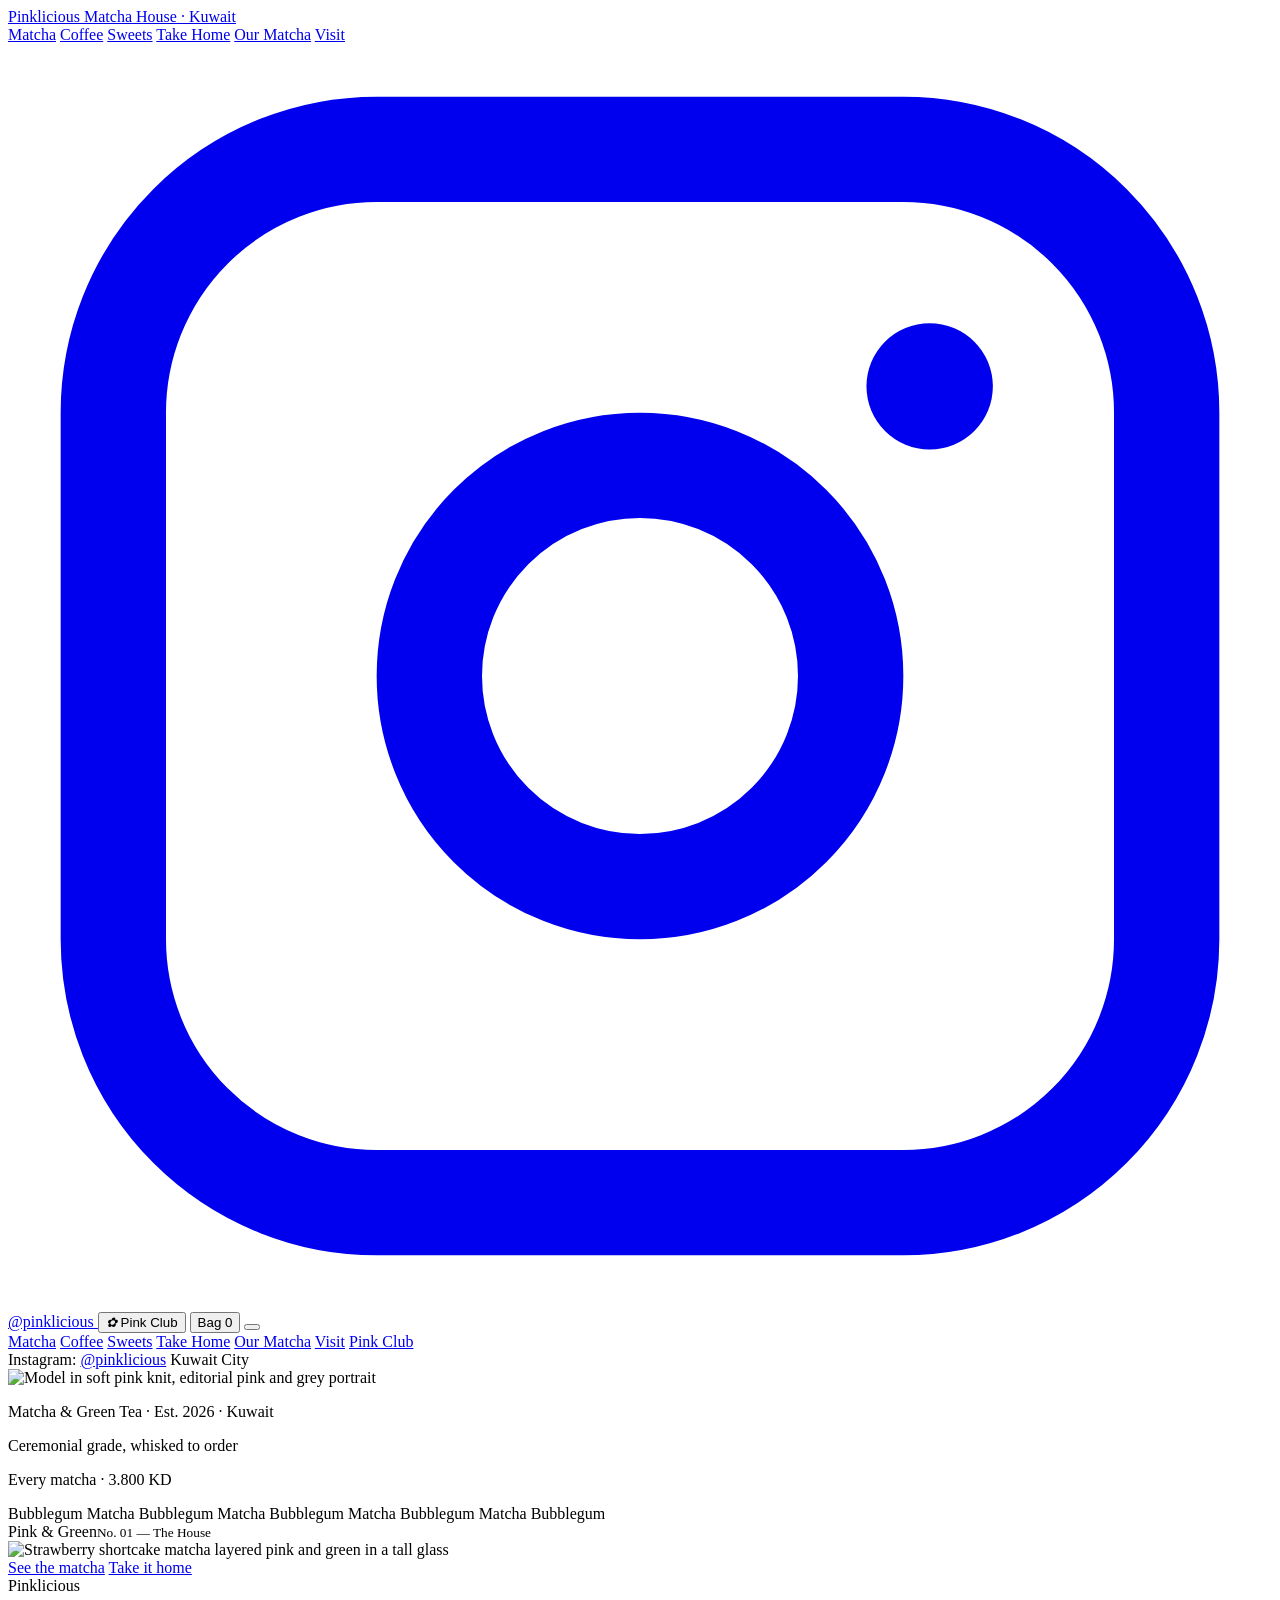
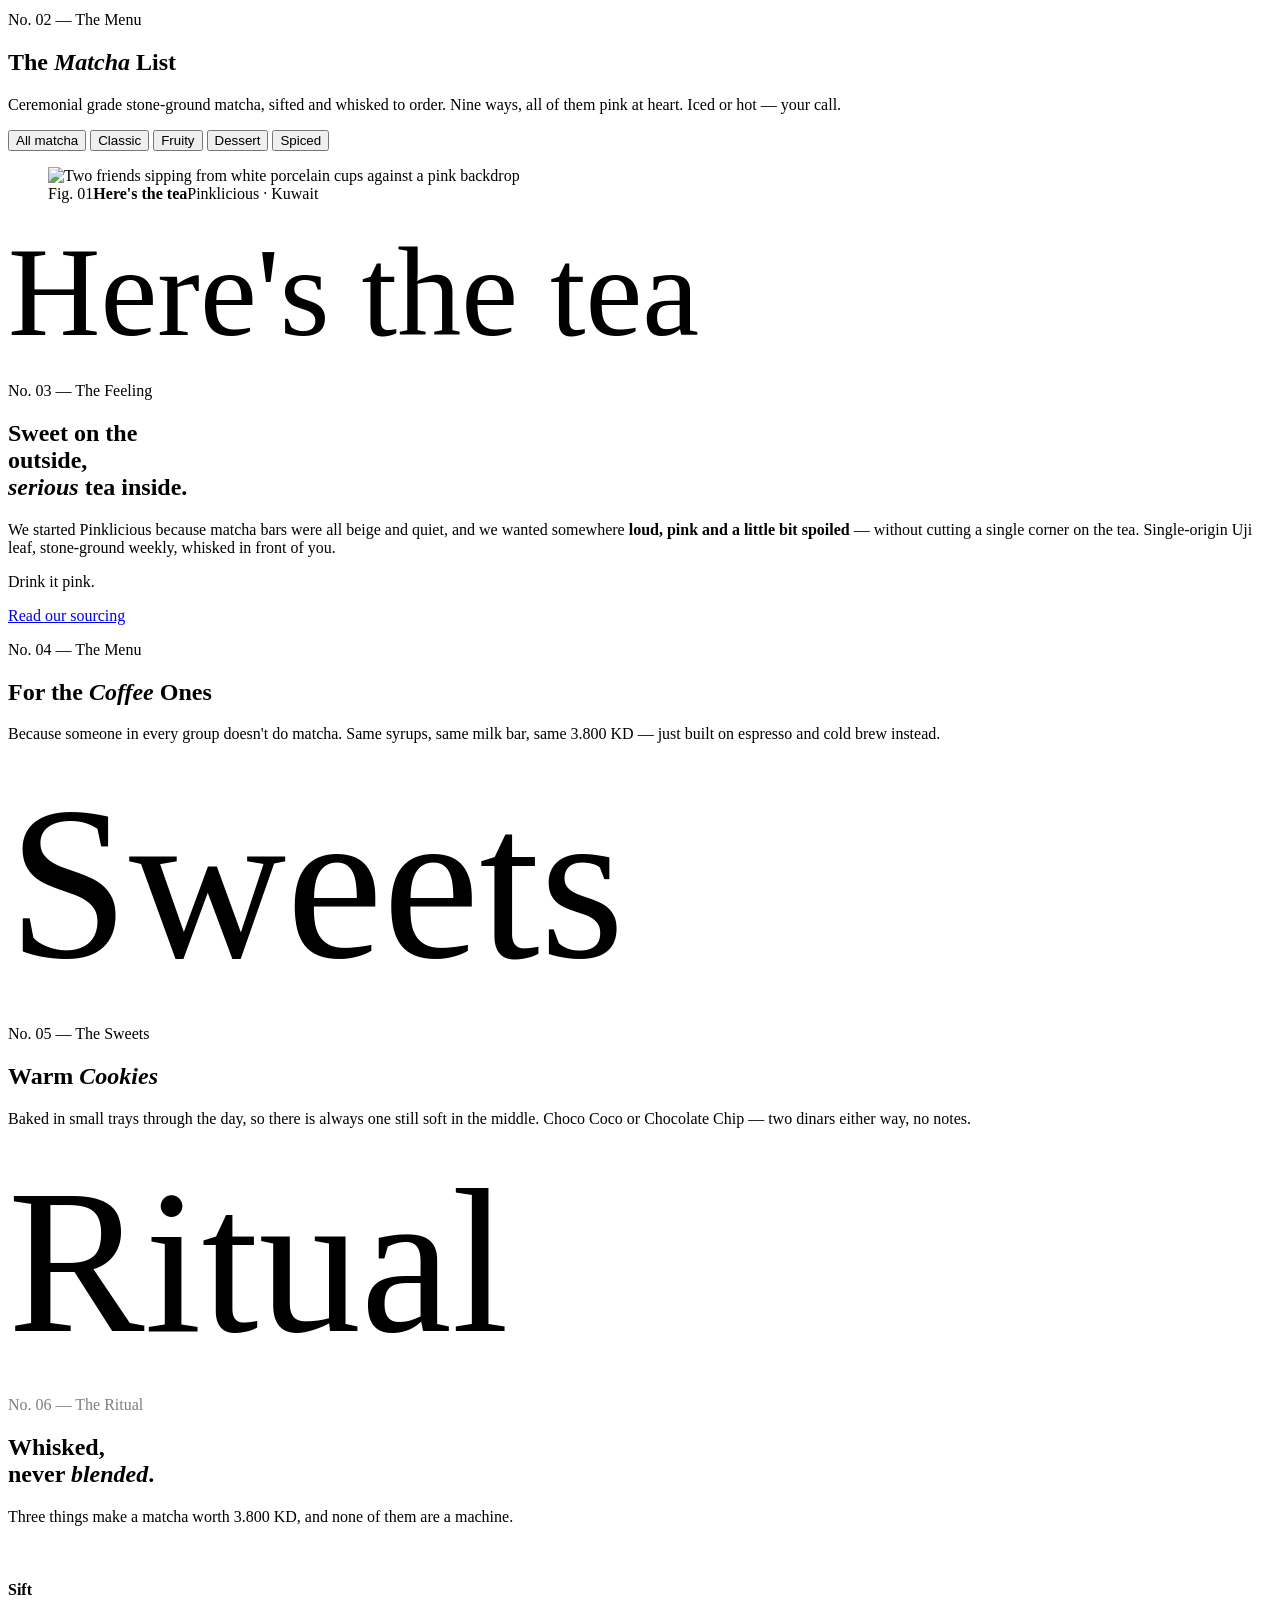
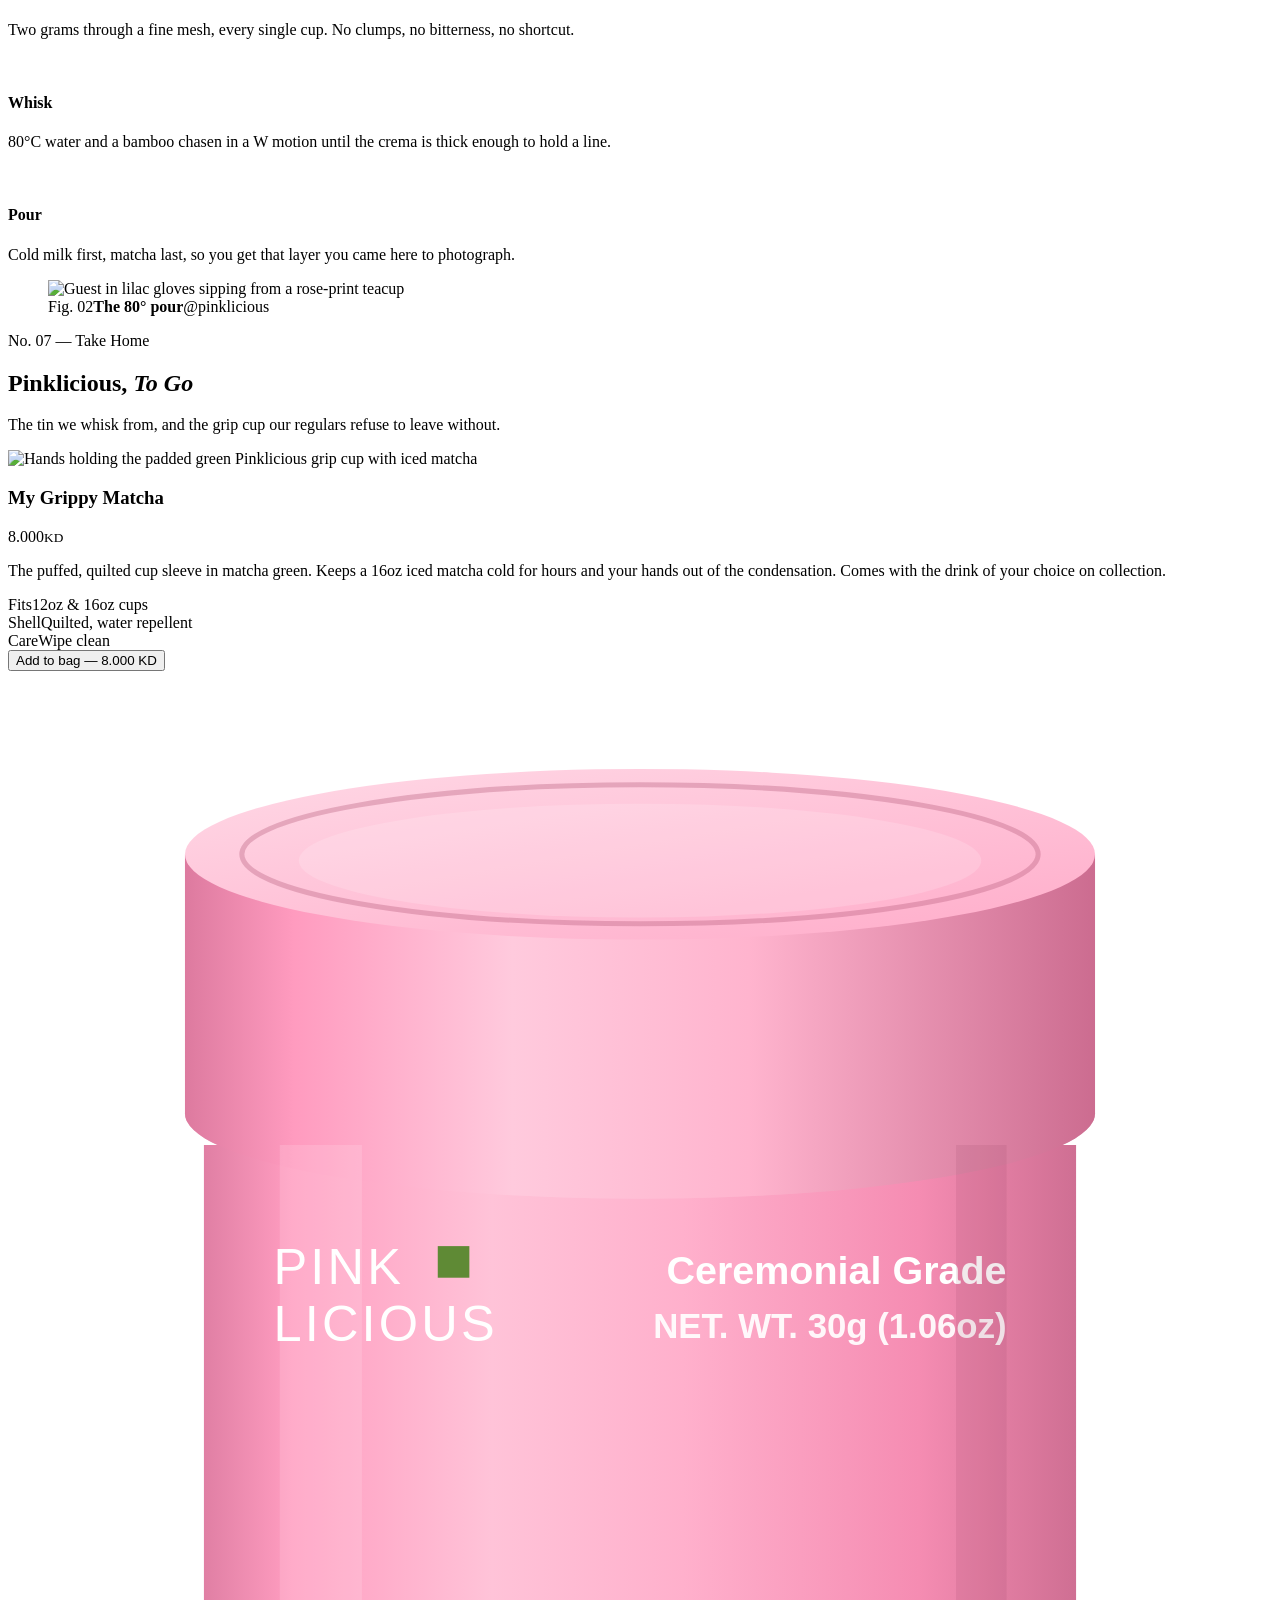
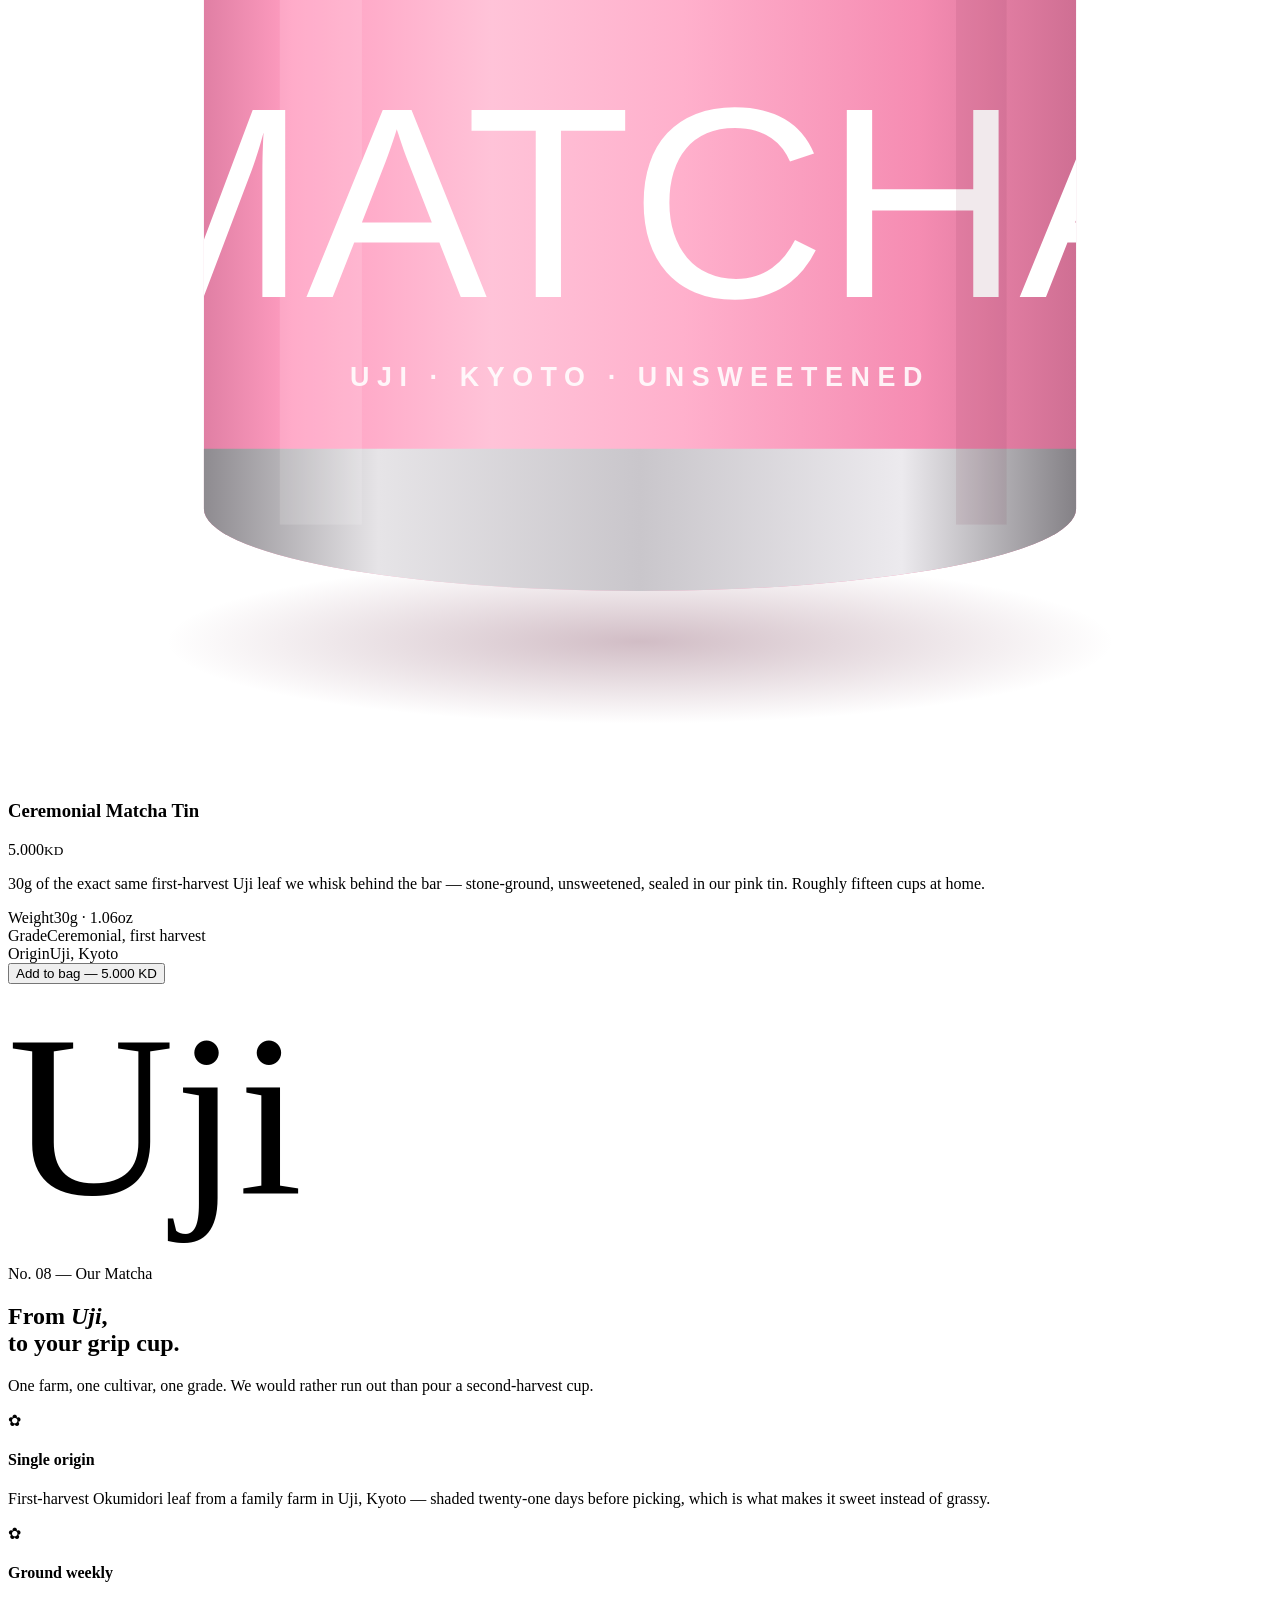
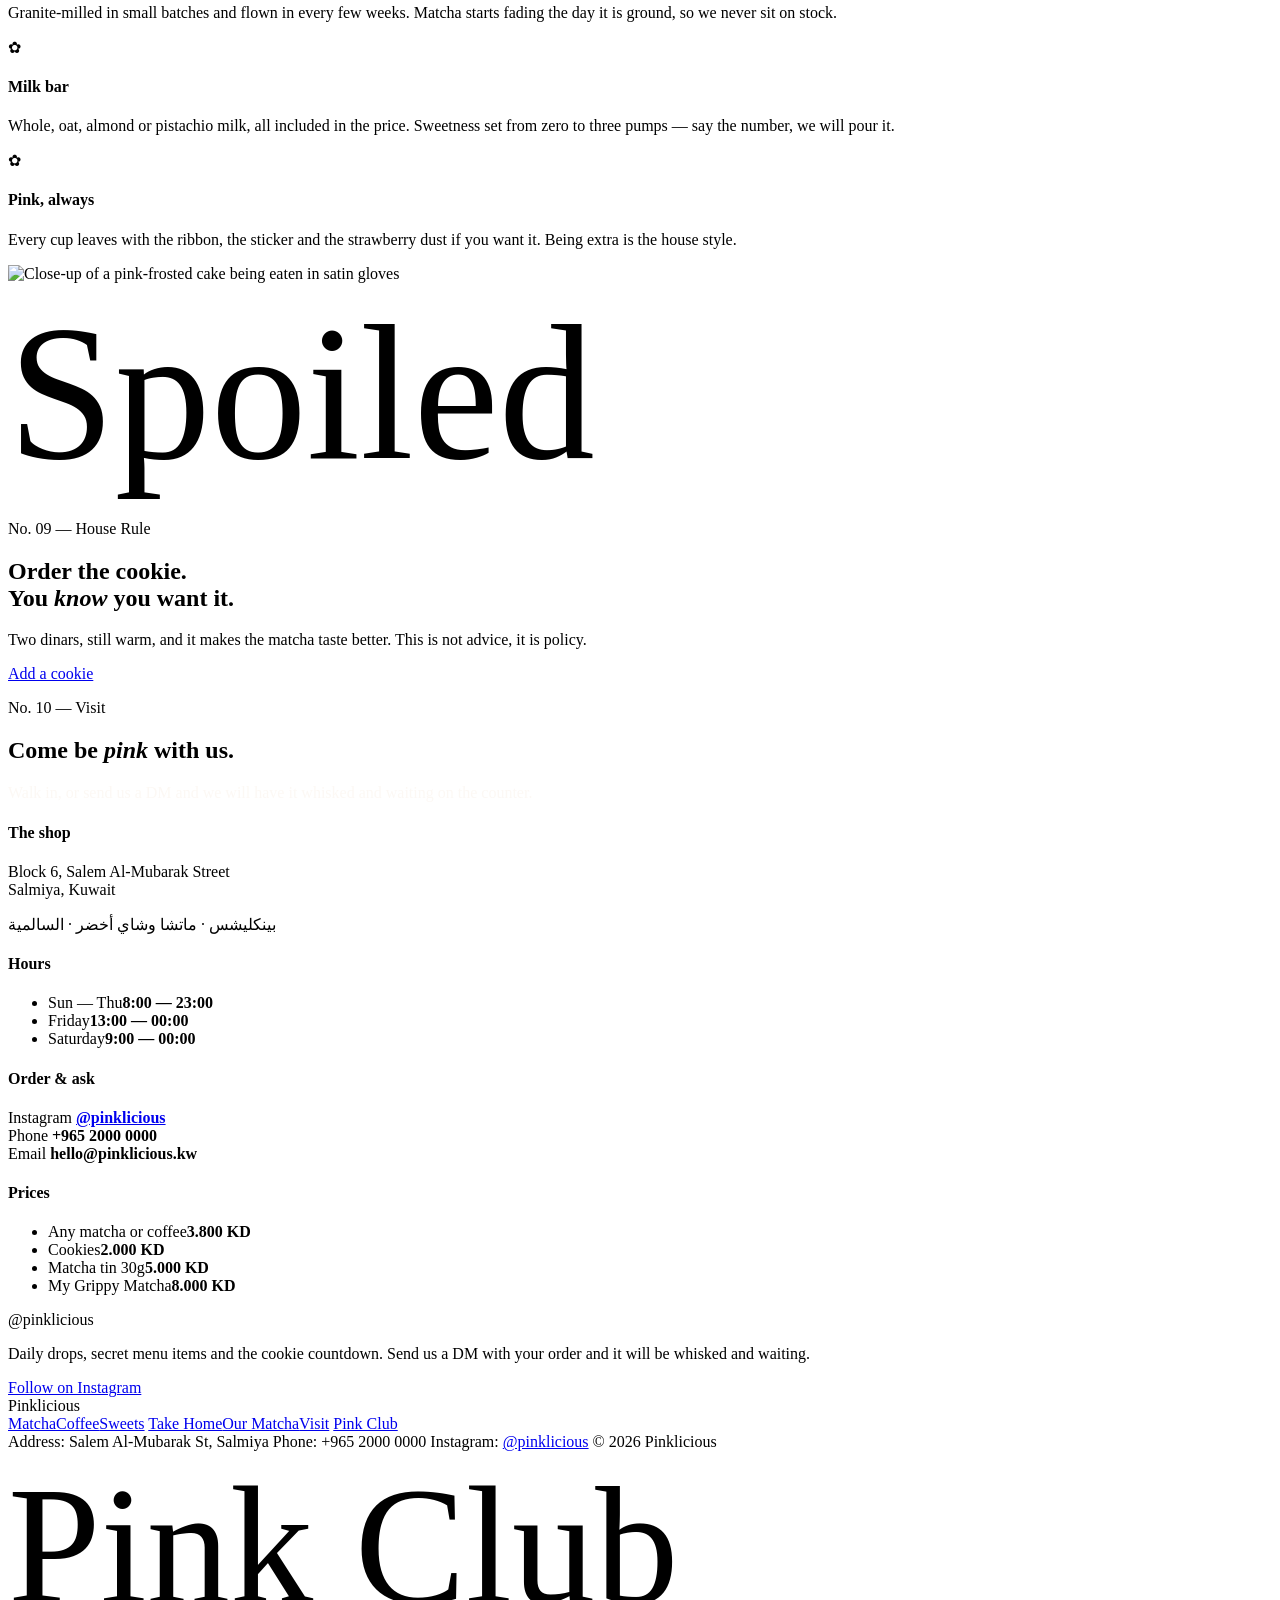
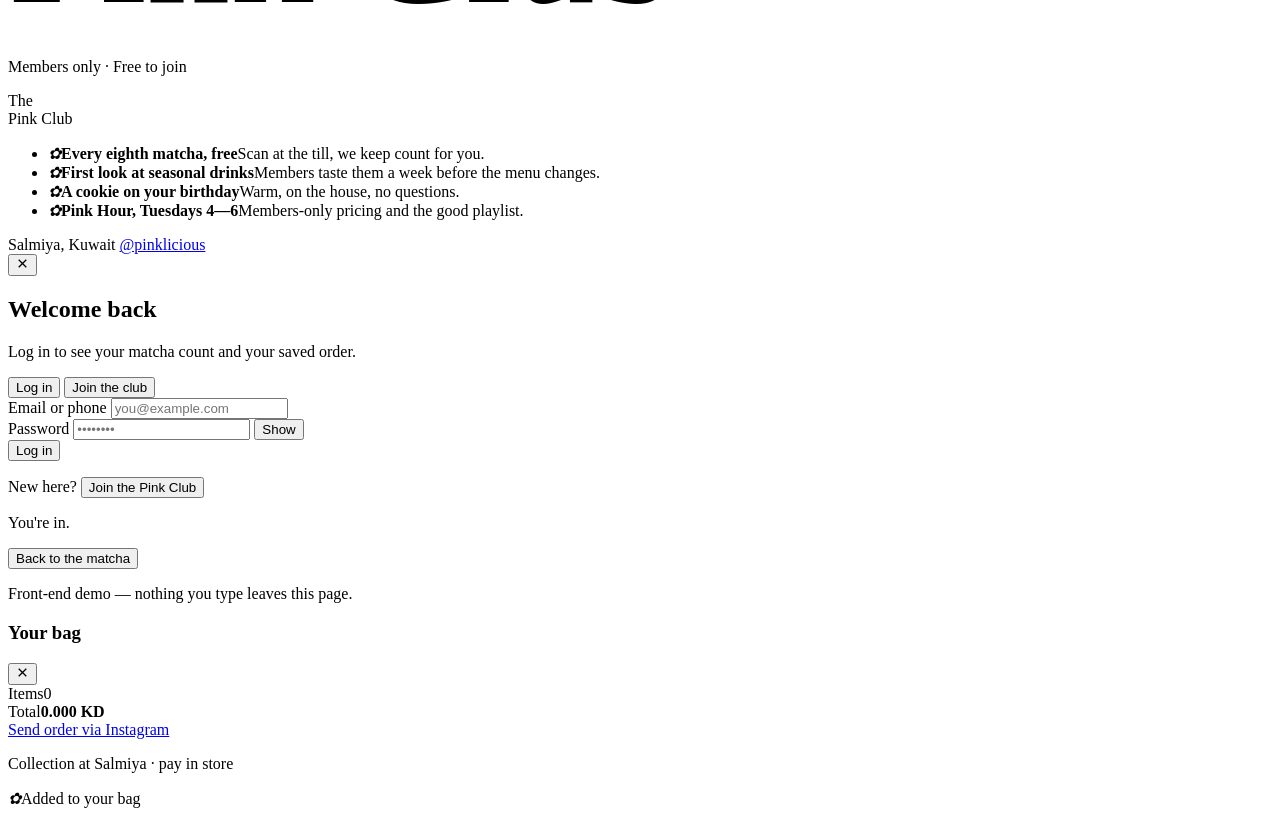
==== index.html @ 017eeed4 "Add site root: index.html, README and helper scripts" ====
<!DOCTYPE html>
<html lang="en">
<head>
<meta charset="UTF-8">
<meta name="viewport" content="width=device-width,initial-scale=1">
<title>Pinklicious Matcha House</title>
<meta name="description" content="Pinklicious is a matcha and green tea house in Kuwait. Ceremonial grade matcha, signature lattes, warm cookies and take-home tins.">
<meta name="theme-color" content="#ffb3cd">
<link rel="icon" href="data:image/svg+xml,%3Csvg xmlns='http://www.w3.org/2000/svg' viewBox='0 0 100 100'%3E%3Crect width='100' height='100' rx='22' fill='%23ffb3cd'/%3E%3Ccircle cx='50' cy='50' r='22' fill='%237fae4b'/%3E%3C/svg%3E">
<link rel="stylesheet" href="css/style.css">
</head>
<body>

<div class="grain" aria-hidden="true"></div>

<!-- ============================= NAV ============================= -->
<header class="nav" id="nav">
  <div class="nav__in">
    <a href="#top" class="brand" aria-label="Pinklicious home">
      <span class="brand__word">Pinklicious</span>
      <span class="brand__dot"></span>
      <span class="brand__tag">Matcha House · Kuwait</span>
    </a>

    <nav class="nav__links" aria-label="Primary">
      <a href="#matcha">Matcha</a>
      <a href="#coffee">Coffee</a>
      <a href="#sweets">Sweets</a>
      <a href="#shop">Take Home</a>
      <a href="#story">Our Matcha</a>
      <a href="#visit">Visit</a>
    </nav>

    <div class="nav__right">
      <a class="igbtn" href="https://instagram.com/pinklicious" target="_blank" rel="noopener">
        <svg viewBox="0 0 24 24" fill="none" stroke="currentColor" stroke-width="2" aria-hidden="true">
          <rect x="2" y="2" width="20" height="20" rx="5"/><circle cx="12" cy="12" r="4"/><circle cx="17.5" cy="6.5" r="1.2" fill="currentColor" stroke="none"/>
        </svg>
        @pinklicious
      </a>
      <button class="clubbtn" id="clubOpen" aria-haspopup="dialog">
        <i>✿</i> Pink Club
      </button>
      <button class="cartbtn" id="cartOpen" aria-label="Open order bag">
        Bag <span class="cartbtn__n" id="cartCount">0</span>
      </button>
      <button class="burger" id="burger" aria-label="Menu" aria-expanded="false"><span></span></button>
    </div>
  </div>
</header>

<!-- mobile sheet -->
<div class="msheet" id="msheet">
  <a href="#matcha">Matcha</a>
  <a href="#coffee">Coffee</a>
  <a href="#sweets">Sweets</a>
  <a href="#shop">Take Home</a>
  <a href="#story">Our Matcha</a>
  <a href="#visit">Visit</a>
  <a href="#" id="clubOpenM">Pink Club</a>
  <div class="infobar">
    <span>Instagram: <a href="https://instagram.com/pinklicious" target="_blank" rel="noopener">@pinklicious</a></span>
    <span>Kuwait City</span>
  </div>
</div>

<!-- ============================= HERO ============================= -->
<section class="hero" id="top">
  <div class="hero__split">

    <div class="hero__photo">
      <img src="img/model-bubblegum.webp" alt="Model in soft pink knit, editorial pink and grey portrait">
      <div class="hero__label wrap">
        <p class="kicker">Matcha &amp; Green Tea · Est. 2026 · Kuwait</p>
      </div>
      <div class="hero__meta">
        <p class="kicker">Ceremonial grade, whisked to order</p>
        <p class="kicker">Every matcha · 3.800 KD</p>
      </div>
    </div>

    <div class="hero__panel">
      <span class="vtag" style="top:6%;left:12%">Bubblegum</span>
      <span class="vtag" style="top:20%;left:34%">Matcha</span>
      <span class="vtag" style="top:12%;left:62%">Bubblegum</span>
      <span class="vtag" style="top:42%;left:22%">Matcha</span>
      <span class="vtag" style="top:38%;left:52%">Bubblegum</span>
      <span class="vtag" style="top:34%;left:78%">Matcha</span>
      <span class="vtag" style="top:60%;left:44%">Bubblegum</span>
      <span class="vtag" style="top:66%;left:14%">Matcha</span>
      <span class="vtag" style="top:56%;left:70%">Bubblegum</span>

      <div class="hero__eyebrow">Pink &amp; Green<small>No. 01 — The House</small></div>

      <img class="hero__drink" src="img/strawberry-shortcake-matcha.webp"
           alt="Strawberry shortcake matcha layered pink and green in a tall glass">

      <div class="hero__cta">
        <a href="#matcha" class="btn btn--light">See the matcha</a>
        <a href="#shop" class="btn btn--ghost">Take it home</a>
      </div>
    </div>

    <div class="hero__type"><div class="hero__word">Pinklicious</div></div>
  </div>

  <div class="marquee" aria-hidden="true">
    <div class="marquee__track" id="mq1"></div>
  </div>
</section>

<!-- ============================= MATCHA MENU ============================= -->
<section class="section menu" id="matcha">
  <div class="wrap">
    <div class="sec-head rv">
      <div>
        <p class="sec-head__no">No. 02 — The Menu</p>
        <h2 class="sec-title">The <em>Matcha</em> List</h2>
      </div>
      <p class="sec-sub">Ceremonial grade stone-ground matcha, sifted and whisked to order. Nine ways, all of them pink at heart. Iced or hot — your call.</p>
    </div>

    <div class="menu__filters rv rv-d1" id="matchaFilters">
      <button class="chip is-on" data-filter="all">All matcha</button>
      <button class="chip" data-filter="classic">Classic</button>
      <button class="chip" data-filter="fruity">Fruity</button>
      <button class="chip" data-filter="sweet">Dessert</button>
      <button class="chip" data-filter="spiced">Spiced</button>
    </div>

    <div class="grid rv rv-d2" id="matchaGrid"></div>
  </div>
</section>

<!-- ============================= EDITORIAL BAND 1 ============================= -->
<section class="band band--blush">
  <div class="split">
    <div class="split__img split__img--print">
      <figure class="print">
        <img src="img/model-duo.webp" alt="Two friends sipping from white porcelain cups against a pink backdrop">
        <figcaption><span>Fig. 01</span><b>Here's the tea</b><span>Pinklicious · Kuwait</span></figcaption>
      </figure>
    </div>
    <div class="split__txt">
      <span class="watermark watermark--ink" style="left:-3%;top:-2%;font-size:clamp(4.5rem,10vw,9rem)">Here's the tea</span>
      <p class="kicker">No. 03 — The Feeling</p>
      <h2 class="sec-title">Sweet on the<br>outside,<br><em>serious</em> tea inside.</h2>
      <p class="lede">We started Pinklicious because matcha bars were all beige and quiet, and we wanted somewhere <strong>loud, pink and a little bit spoiled</strong> — without cutting a single corner on the tea. Single-origin Uji leaf, stone-ground weekly, whisked in front of you.</p>
      <p class="quote">Drink it pink.</p>
      <div><a href="#story" class="btn btn--ghost">Read our sourcing</a></div>
    </div>
  </div>
</section>

<!-- ============================= COFFEE MENU ============================= -->
<section class="section menu" id="coffee">
  <div class="wrap">
    <div class="sec-head rv">
      <div>
        <p class="sec-head__no">No. 04 — The Menu</p>
        <h2 class="sec-title">For the <em>Coffee</em> Ones</h2>
      </div>
      <p class="sec-sub">Because someone in every group doesn't do matcha. Same syrups, same milk bar, same 3.800 KD — just built on espresso and cold brew instead.</p>
    </div>
    <div class="grid rv rv-d1" id="coffeeGrid"></div>
  </div>
</section>

<!-- ============================= SWEETS ============================= -->
<section class="section sweets" id="sweets">
  <span class="watermark watermark--pink" style="right:-3%;bottom:-7%;font-size:clamp(7rem,17vw,16rem)">Sweets</span>
  <div class="wrap">
    <div class="sec-head rv">
      <div>
        <p class="sec-head__no">No. 05 — The Sweets</p>
        <h2 class="sec-title">Warm <em>Cookies</em></h2>
      </div>
      <p class="sec-sub">Baked in small trays through the day, so there is always one still soft in the middle. Choco Coco or Chocolate Chip — two dinars either way, no notes.</p>
    </div>
    <div class="sweetgrid rv rv-d1" id="sweetGrid"></div>
  </div>
</section>

<!-- ============================= EDITORIAL BAND 2 ============================= -->
<section class="band band--pink">
  <div class="split split--flip">
    <div class="split__txt">
      <span class="watermark" style="left:-4%;bottom:-4%;font-size:clamp(7rem,16vw,15rem)">Ritual</span>
      <p class="kicker" style="color:rgba(25,20,22,.55)">No. 06 — The Ritual</p>
      <h2 class="sec-title">Whisked,<br>never <em>blended</em>.</h2>
      <p class="lede">Three things make a matcha worth 3.800 KD, and none of them are a machine.</p>
      <div class="steps steps--three">
        <div class="step"><div class="step__no" style="color:#fff">01</div><h4>Sift</h4><p>Two grams through a fine mesh, every single cup. No clumps, no bitterness, no shortcut.</p></div>
        <div class="step"><div class="step__no" style="color:#fff">02</div><h4>Whisk</h4><p>80°C water and a bamboo chasen in a W motion until the crema is thick enough to hold a line.</p></div>
        <div class="step"><div class="step__no" style="color:#fff">03</div><h4>Pour</h4><p>Cold milk first, matcha last, so you get that layer you came here to photograph.</p></div>
      </div>
    </div>
    <div class="split__img split__img--print">
      <figure class="print">
        <img src="img/model-teacup.webp" alt="Guest in lilac gloves sipping from a rose-print teacup">
        <figcaption><span>Fig. 02</span><b>The 80° pour</b><span>@pinklicious</span></figcaption>
      </figure>
    </div>
  </div>
</section>

<!-- ============================= SHOP ============================= -->
<section class="section" id="shop" style="background:var(--paper)">
  <div class="wrap">
    <div class="sec-head rv">
      <div>
        <p class="sec-head__no">No. 07 — Take Home</p>
        <h2 class="sec-title">Pinklicious, <em>To Go</em></h2>
      </div>
      <p class="sec-sub">The tin we whisk from, and the grip cup our regulars refuse to leave without.</p>
    </div>

    <div class="shopgrid rv rv-d1">

      <!-- GRIPPY -->
      <article class="shopcard" data-shop="grippy">
        <div class="shopcard__stage">
          <img src="img/grippy-matcha.webp" alt="Hands holding the padded green Pinklicious grip cup with iced matcha">
        </div>
        <div class="shopcard__head">
          <h3 class="shopcard__name">My Grippy <span>Matcha</span></h3>
          <p class="price">8.000<small>KD</small></p>
        </div>
        <p class="card__note">The puffed, quilted cup sleeve in matcha green. Keeps a 16oz iced matcha cold for hours and your hands out of the condensation. Comes with the drink of your choice on collection.</p>
        <div class="speclist">
          <div><span>Fits</span><span>12oz &amp; 16oz cups</span></div>
          <div><span>Shell</span><span>Quilted, water repellent</span></div>
          <div><span>Care</span><span>Wipe clean</span></div>
        </div>
        <button class="add" data-add="grippy">Add to bag — 8.000 KD</button>
      </article>

      <!-- TIN — designed in SVG, our own branding -->
      <article class="shopcard" data-shop="tin">
        <div class="shopcard__stage shopcard__stage--tin">
          <svg class="tin" viewBox="0 0 400 540" role="img" aria-label="Pinklicious ceremonial grade matcha tin, 30 grams">
            <defs>
              <linearGradient id="bodyG" x1="0" y1="0" x2="1" y2="0">
                <stop offset="0"    stop-color="#e07fa4"/>
                <stop offset=".10"  stop-color="#ff9dc0"/>
                <stop offset=".33"  stop-color="#ffc3d8"/>
                <stop offset=".55"  stop-color="#ffb0cc"/>
                <stop offset=".82"  stop-color="#f58cb2"/>
                <stop offset="1"    stop-color="#cf6f93"/>
              </linearGradient>
              <linearGradient id="lidG" x1="0" y1="0" x2="1" y2="0">
                <stop offset="0"   stop-color="#dd7a9f"/>
                <stop offset=".12" stop-color="#ff9bbf"/>
                <stop offset=".36" stop-color="#ffcadd"/>
                <stop offset=".62" stop-color="#ffb4ce"/>
                <stop offset="1"   stop-color="#cc6c90"/>
              </linearGradient>
              <linearGradient id="topG" x1="0" y1="0" x2=".9" y2="1">
                <stop offset="0" stop-color="#ffd9e6"/><stop offset="1" stop-color="#ffaecb"/>
              </linearGradient>
              <linearGradient id="baseG" x1="0" y1="0" x2="1" y2="0">
                <stop offset="0" stop-color="#8e8b90"/><stop offset=".2" stop-color="#e6e4e7"/>
                <stop offset=".5" stop-color="#c9c6cb"/><stop offset=".8" stop-color="#eceaee"/>
                <stop offset="1" stop-color="#848186"/>
              </linearGradient>
              <radialGradient id="shadowG" cx=".5" cy=".5" r=".5">
                <stop offset="0" stop-color="rgba(120,60,85,.34)"/>
                <stop offset="1" stop-color="rgba(120,60,85,0)"/>
              </radialGradient>
              <clipPath id="bodyClip">
                <path d="M62,150 L62,455 A138,26 0 0 0 338,455 L338,150 Z"/>
              </clipPath>
            </defs>

            <ellipse cx="200" cy="497" rx="150" ry="26" fill="url(#shadowG)"/>

            <!-- body -->
            <path d="M62,150 L62,455 A138,26 0 0 0 338,455 L338,150 Z" fill="url(#bodyG)"/>
            <!-- metal base -->
            <path d="M62,436 L62,455 A138,26 0 0 0 338,455 L338,436 Z" fill="url(#baseG)"/>
            <!-- lid skirt -->
            <path d="M56,58 L56,140 A144,27 0 0 0 344,140 L344,58 Z" fill="url(#lidG)"/>
            <ellipse cx="200" cy="140" rx="144" ry="27" fill="url(#lidG)" opacity=".55"/>
            <!-- lid top -->
            <ellipse cx="200" cy="58" rx="144" ry="27" fill="url(#topG)"/>
            <ellipse cx="200" cy="58" rx="126" ry="22" fill="none" stroke="rgba(180,90,120,.35)" stroke-width="1.6"/>
            <ellipse cx="200" cy="60" rx="108" ry="18" fill="rgba(255,255,255,.16)"/>

            <!-- body typography -->
            <g clip-path="url(#bodyClip)">
              <text x="84" y="194" fill="#fff" font-family="Archivo Black, Inter, sans-serif" font-size="16" letter-spacing="1">PINK</text>
              <rect x="136" y="182" width="10" height="10" fill="#5f8a35"/>
              <text x="84" y="212" fill="#fff" font-family="Archivo Black, Inter, sans-serif" font-size="16" letter-spacing="1">LICIOUS</text>

              <text x="316" y="194" text-anchor="end" fill="#fff" font-family="Inter, sans-serif" font-weight="700" font-size="12.5">Ceremonial Grade</text>
              <text x="316" y="211" text-anchor="end" fill="rgba(255,255,255,.92)" font-family="Inter, sans-serif" font-weight="600" font-size="11">NET. WT. 30g (1.06oz)</text>

              <text x="200" y="388" text-anchor="middle" fill="#fff" font-family="Anton, Archivo Black, sans-serif" font-size="86" letter-spacing="-0.5">MATCHA</text>
              <text x="200" y="416" text-anchor="middle" fill="rgba(255,255,255,.88)" font-family="Inter, sans-serif" font-weight="600" font-size="8.5" letter-spacing="2.4">UJI · KYOTO · UNSWEETENED</text>

              <!-- cylinder highlights -->
              <rect x="86" y="150" width="26" height="310" fill="rgba(255,255,255,.14)"/>
              <rect x="300" y="150" width="16" height="310" fill="rgba(120,40,70,.10)"/>
            </g>
          </svg>
        </div>
        <div class="shopcard__head">
          <h3 class="shopcard__name">Ceremonial <span>Matcha Tin</span></h3>
          <p class="price">5.000<small>KD</small></p>
        </div>
        <p class="card__note">30g of the exact same first-harvest Uji leaf we whisk behind the bar — stone-ground, unsweetened, sealed in our pink tin. Roughly fifteen cups at home.</p>
        <div class="speclist">
          <div><span>Weight</span><span>30g · 1.06oz</span></div>
          <div><span>Grade</span><span>Ceremonial, first harvest</span></div>
          <div><span>Origin</span><span>Uji, Kyoto</span></div>
        </div>
        <button class="add" data-add="tin">Add to bag — 5.000 KD</button>
      </article>
    </div>
  </div>
</section>

<div class="marquee marquee--pink" aria-hidden="true"><div class="marquee__track" id="mq2"></div></div>

<!-- ============================= STORY ============================= -->
<section class="band band--matcha section" id="story">
  <span class="watermark watermark--ink" style="right:-2%;bottom:-6%;font-size:clamp(7rem,18vw,17rem)">Uji</span>
  <div class="wrap">
    <div class="sec-head rv">
      <div>
        <p class="sec-head__no">No. 08 — Our Matcha</p>
        <h2 class="sec-title">From <em>Uji</em>,<br>to your grip cup.</h2>
      </div>
      <p class="sec-sub">One farm, one cultivar, one grade. We would rather run out than pour a second-harvest cup.</p>
    </div>

    <div class="steps rv rv-d1">
      <div class="step">
        <div class="step__no">✿</div><h4>Single origin</h4>
        <p>First-harvest Okumidori leaf from a family farm in Uji, Kyoto — shaded twenty-one days before picking, which is what makes it sweet instead of grassy.</p>
      </div>
      <div class="step">
        <div class="step__no">✿</div><h4>Ground weekly</h4>
        <p>Granite-milled in small batches and flown in every few weeks. Matcha starts fading the day it is ground, so we never sit on stock.</p>
      </div>
      <div class="step">
        <div class="step__no">✿</div><h4>Milk bar</h4>
        <p>Whole, oat, almond or pistachio milk, all included in the price. Sweetness set from zero to three pumps — say the number, we will pour it.</p>
      </div>
      <div class="step">
        <div class="step__no">✿</div><h4>Pink, always</h4>
        <p>Every cup leaves with the ribbon, the sticker and the strawberry dust if you want it. Being extra is the house style.</p>
      </div>
    </div>
  </div>
</section>

<!-- ============================= SWEET BANNER ============================= -->
<section class="band">
  <div class="split">
    <div class="split__img"><img src="img/model-sweet.webp" alt="Close-up of a pink-frosted cake being eaten in satin gloves"></div>
    <div class="split__txt" style="background:var(--petal)">
      <span class="watermark watermark--pink" style="left:-7%;top:-9%;font-size:clamp(6rem,15vw,14rem)">Spoiled</span>
      <p class="kicker">No. 09 — House Rule</p>
      <h2 class="sec-title">Order the cookie.<br>You <em>know</em> you want it.</h2>
      <p class="lede">Two dinars, still warm, and it makes the matcha taste better. This is not advice, it is policy.</p>
      <div><a href="#sweets" class="btn btn--matcha">Add a cookie</a></div>
    </div>
  </div>
</section>

<!-- ============================= VISIT ============================= -->
<section class="section visit" id="visit">
  <div class="wrap">
    <div class="sec-head rv">
      <div>
        <p class="sec-head__no" style="color:var(--bubblegum)">No. 10 — Visit</p>
        <h2 class="sec-title">Come be <em style="color:var(--bubblegum)">pink</em> with us.</h2>
      </div>
      <p class="sec-sub" style="color:rgba(251,245,240,.7)">Walk in, or send us a DM and we will have it whisked and waiting on the counter.</p>
    </div>

    <div class="visit__grid rv rv-d1">
      <div class="visit__col">
        <h4>The shop</h4>
        <p>Block 6, Salem Al-Mubarak Street<br>Salmiya, Kuwait</p>
        <p class="arabic">بينكليشس · ماتشا وشاي أخضر · السالمية</p>
      </div>
      <div class="visit__col">
        <h4>Hours</h4>
        <ul>
          <li><span>Sun — Thu</span><b>8:00 — 23:00</b></li>
          <li><span>Friday</span><b>13:00 — 00:00</b></li>
          <li><span>Saturday</span><b>9:00 — 00:00</b></li>
        </ul>
      </div>
      <div class="visit__col">
        <h4>Order &amp; ask</h4>
        <p>
          Instagram <a href="https://instagram.com/pinklicious" target="_blank" rel="noopener"><b>@pinklicious</b></a><br>
          Phone <b>+965 2000 0000</b><br>
          Email <b>hello@pinklicious.kw</b>
        </p>
      </div>
      <div class="visit__col">
        <h4>Prices</h4>
        <ul>
          <li><span>Any matcha or coffee</span><b>3.800 KD</b></li>
          <li><span>Cookies</span><b>2.000 KD</b></li>
          <li><span>Matcha tin 30g</span><b>5.000 KD</b></li>
          <li><span>My Grippy Matcha</span><b>8.000 KD</b></li>
        </ul>
      </div>
    </div>

    <div class="iginvite rv rv-d2">
      <div>
        <p class="iginvite__word">@pinklicious</p>
        <p>Daily drops, secret menu items and the cookie countdown. Send us a DM with your order and it will be whisked and waiting.</p>
      </div>
      <a class="btn" href="https://instagram.com/pinklicious" target="_blank" rel="noopener">Follow on Instagram</a>
    </div>
  </div>
</section>

<!-- ============================= FOOTER ============================= -->
<footer class="foot">
  <div class="foot__word">Pinklicious</div>
  <div class="wrap">
    <nav class="foot__nav">
      <a href="#matcha">Matcha</a><a href="#coffee">Coffee</a><a href="#sweets">Sweets</a>
      <a href="#shop">Take Home</a><a href="#story">Our Matcha</a><a href="#visit">Visit</a>
      <a href="#" id="clubOpenF">Pink Club</a>
    </nav>
    <div class="foot__bar">
      <div class="infobar">
        <span>Address: Salem Al-Mubarak St, Salmiya</span>
        <span>Phone: +965 2000 0000</span>
        <span>Instagram: <a href="https://instagram.com/pinklicious" target="_blank" rel="noopener">@pinklicious</a></span>
        <span>© 2026 Pinklicious</span>
      </div>
    </div>
  </div>
</footer>


<!-- ============================= PINK CLUB ============================= -->
<section class="club" id="club" role="dialog" aria-modal="true" aria-labelledby="clubTitle" aria-hidden="true">

  <div class="club__side">
    <span class="watermark" style="left:-10%;bottom:-13%;font-size:clamp(6rem,13vw,12rem)">Pink Club</span>
    <div>
      <p class="kicker">Members only · Free to join</p>
      <p class="club__word">The<br>Pink&nbsp;Club</p>
    </div>
    <ul class="perks">
      <li><i>✿</i><span><b>Every eighth matcha, free</b>Scan at the till, we keep count for you.</span></li>
      <li><i>✿</i><span><b>First look at seasonal drinks</b>Members taste them a week before the menu changes.</span></li>
      <li><i>✿</i><span><b>A cookie on your birthday</b>Warm, on the house, no questions.</span></li>
      <li><i>✿</i><span><b>Pink Hour, Tuesdays 4—6</b>Members-only pricing and the good playlist.</span></li>
    </ul>
    <div class="infobar">
      <span>Salmiya, Kuwait</span>
      <span><a href="https://instagram.com/pinklicious" target="_blank" rel="noopener">@pinklicious</a></span>
    </div>
  </div>

  <div class="club__form">
    <button class="club__close" id="clubClose" aria-label="Close">
      <svg width="13" height="13" viewBox="0 0 24 24" fill="none" stroke="currentColor" stroke-width="2.4"><path d="M5 5l14 14M19 5L5 19"/></svg>
    </button>

    <div class="club__head">
      <h2 id="clubTitle">Welcome back</h2>
      <p id="clubBlurb">Log in to see your matcha count and your saved order.</p>
    </div>

    <div class="tabs" role="tablist" aria-label="Account">
      <button type="button" role="tab" data-tab="login" class="is-on" aria-selected="true">Log in</button>
      <button type="button" role="tab" data-tab="join" aria-selected="false">Join the club</button>
    </div>

    <!-- LOG IN -->
    <form id="loginForm" novalidate>
      <div class="fld">
        <label for="li-email">Email or phone</label>
        <input id="li-email" name="email" type="text" autocomplete="username" placeholder="you@example.com">
        <small data-err="li-email"></small>
      </div>
      <div class="fld fld--pw">
        <label for="li-pw">Password</label>
        <input id="li-pw" name="password" type="password" autocomplete="current-password" placeholder="••••••••">
        <button type="button" data-peek="li-pw">Show</button>
        <small data-err="li-pw"></small>
      </div>
      <button class="btn" type="submit">Log in</button>
      <p class="club__alt">New here? <button type="button" data-goto="join">Join the Pink Club</button></p>
    </form>

    <!-- JOIN -->
    <form id="joinForm" novalidate hidden>
      <div class="row2">
        <div class="fld">
          <label for="jn-name">First name</label>
          <input id="jn-name" name="name" type="text" autocomplete="given-name" placeholder="Retaj">
          <small data-err="jn-name"></small>
        </div>
        <div class="fld">
          <label for="jn-phone">Phone</label>
          <input id="jn-phone" name="phone" type="tel" autocomplete="tel" placeholder="+965 0000 0000">
          <small data-err="jn-phone"></small>
        </div>
      </div>
      <div class="fld">
        <label for="jn-email">Email</label>
        <input id="jn-email" name="email" type="email" autocomplete="email" placeholder="you@example.com">
        <small data-err="jn-email"></small>
      </div>
      <div class="row2">
        <div class="fld fld--pw">
          <label for="jn-pw">Password</label>
          <input id="jn-pw" name="password" type="password" autocomplete="new-password" placeholder="8 characters or more">
          <button type="button" data-peek="jn-pw">Show</button>
          <small data-err="jn-pw"></small>
        </div>
        <div class="fld">
          <label for="jn-pw2">Confirm password</label>
          <input id="jn-pw2" name="password2" type="password" autocomplete="new-password" placeholder="Once more">
          <small data-err="jn-pw2"></small>
        </div>
      </div>
      <label class="check">
        <input type="checkbox" id="jn-news" checked>
        <span>Text me the secret menu drops and Pink Hour reminders.</span>
      </label>
      <button class="btn btn--matcha" type="submit">Join the club</button>
      <p class="club__alt">Already a member? <button type="button" data-goto="login">Log in</button></p>
    </form>

    <div class="club__done" id="clubDone">
      <p class="script" id="clubDoneTitle">You're in.</p>
      <p id="clubDoneMsg"></p>
      <button class="btn btn--ghost" type="button" id="clubDoneClose">Back to the matcha</button>
    </div>

    <p class="club__fine">Front-end demo — nothing you type leaves this page.</p>
  </div>
</section>

<!-- ============================= CART ============================= -->
<div class="scrim" id="scrim"></div>
<aside class="cart" id="cart" aria-label="Order bag" aria-hidden="true">
  <div class="cart__top">
    <h3>Your bag</h3>
    <button class="xbtn" id="cartClose" aria-label="Close bag">
      <svg width="13" height="13" viewBox="0 0 24 24" fill="none" stroke="currentColor" stroke-width="2.4"><path d="M5 5l14 14M19 5L5 19"/></svg>
    </button>
  </div>
  <div class="cart__body" id="cartBody"></div>
  <div class="cart__foot">
    <div class="cart__line"><span>Items</span><span id="cartItems">0</span></div>
    <div class="cart__total"><span>Total</span><b id="cartTotal">0.000 KD</b></div>
    <a class="btn" id="checkout" href="https://instagram.com/pinklicious" target="_blank" rel="noopener">Send order via Instagram</a>
    <p class="cart__note">Collection at Salmiya · pay in store</p>
  </div>
</aside>

<div class="toast" id="toast"><i>✿</i><span id="toastMsg">Added to your bag</span></div>

<script src="js/app.js"></script>
</body>
</html>
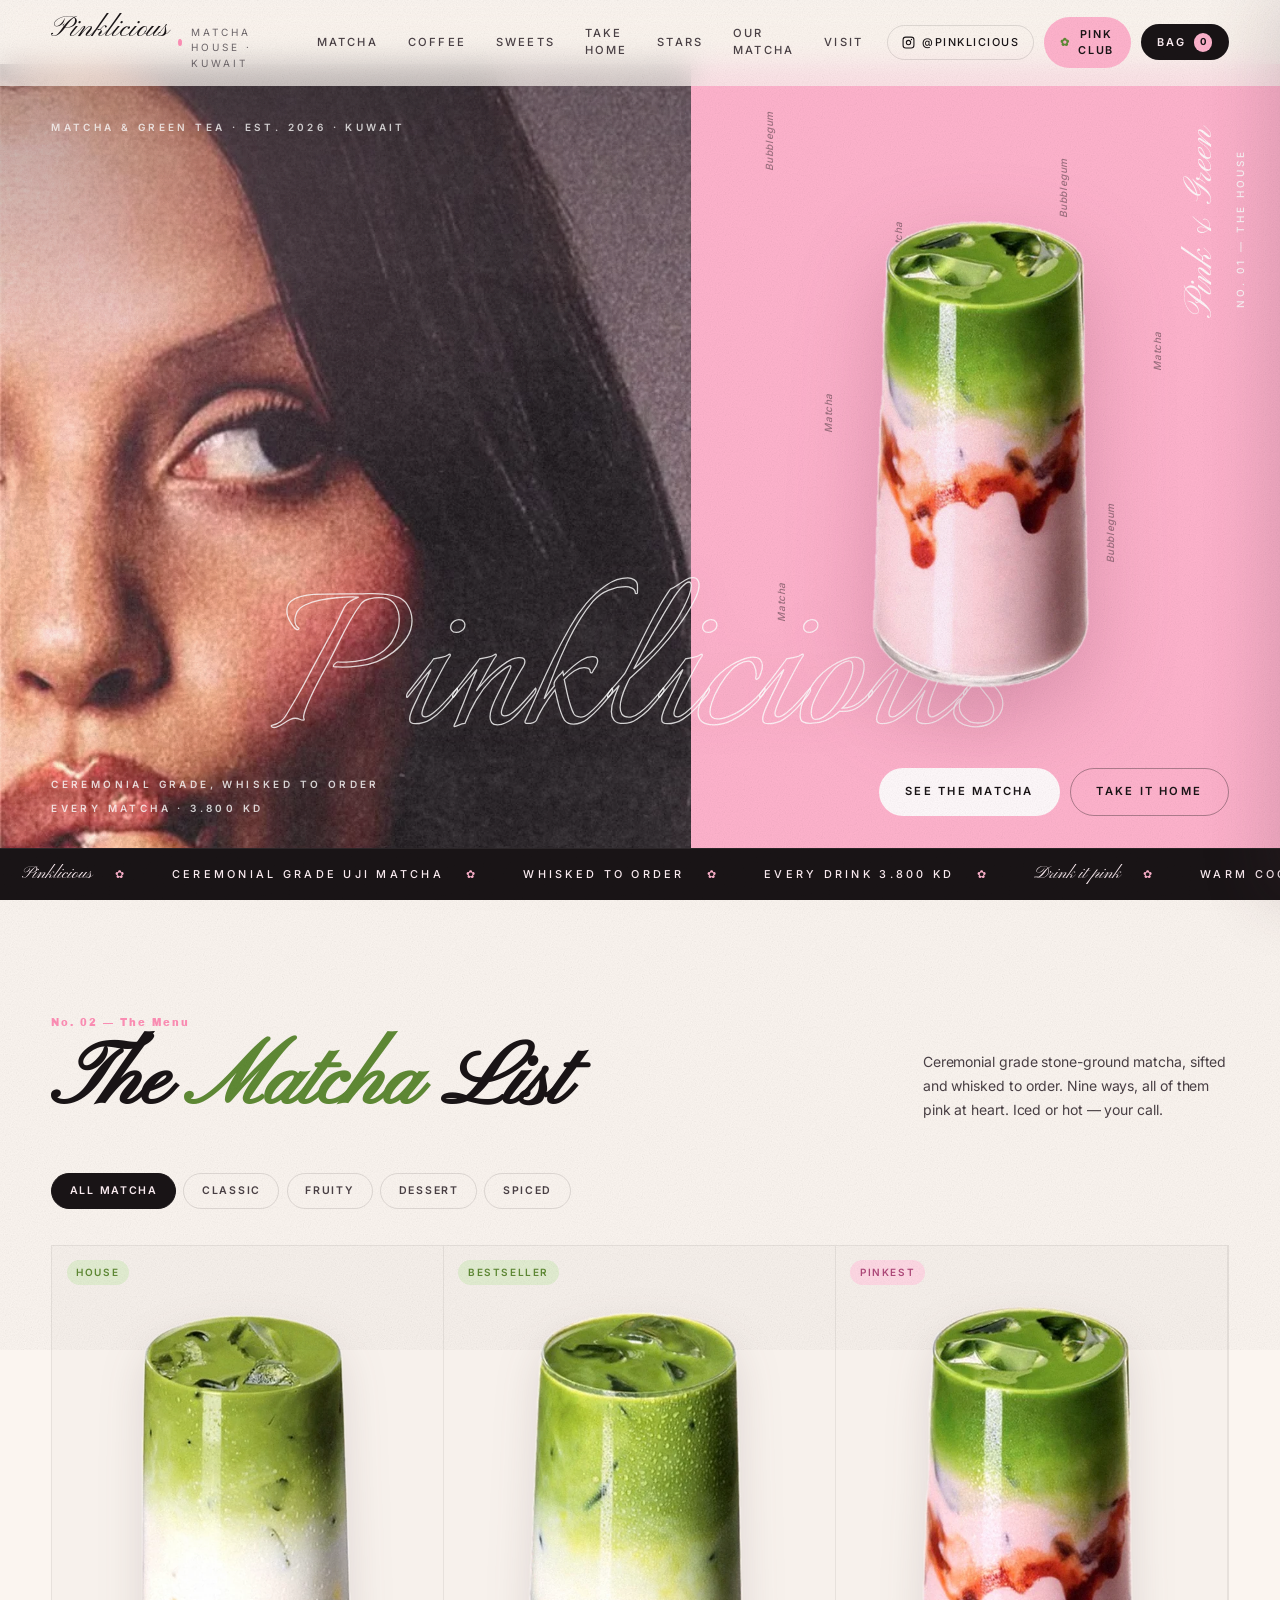
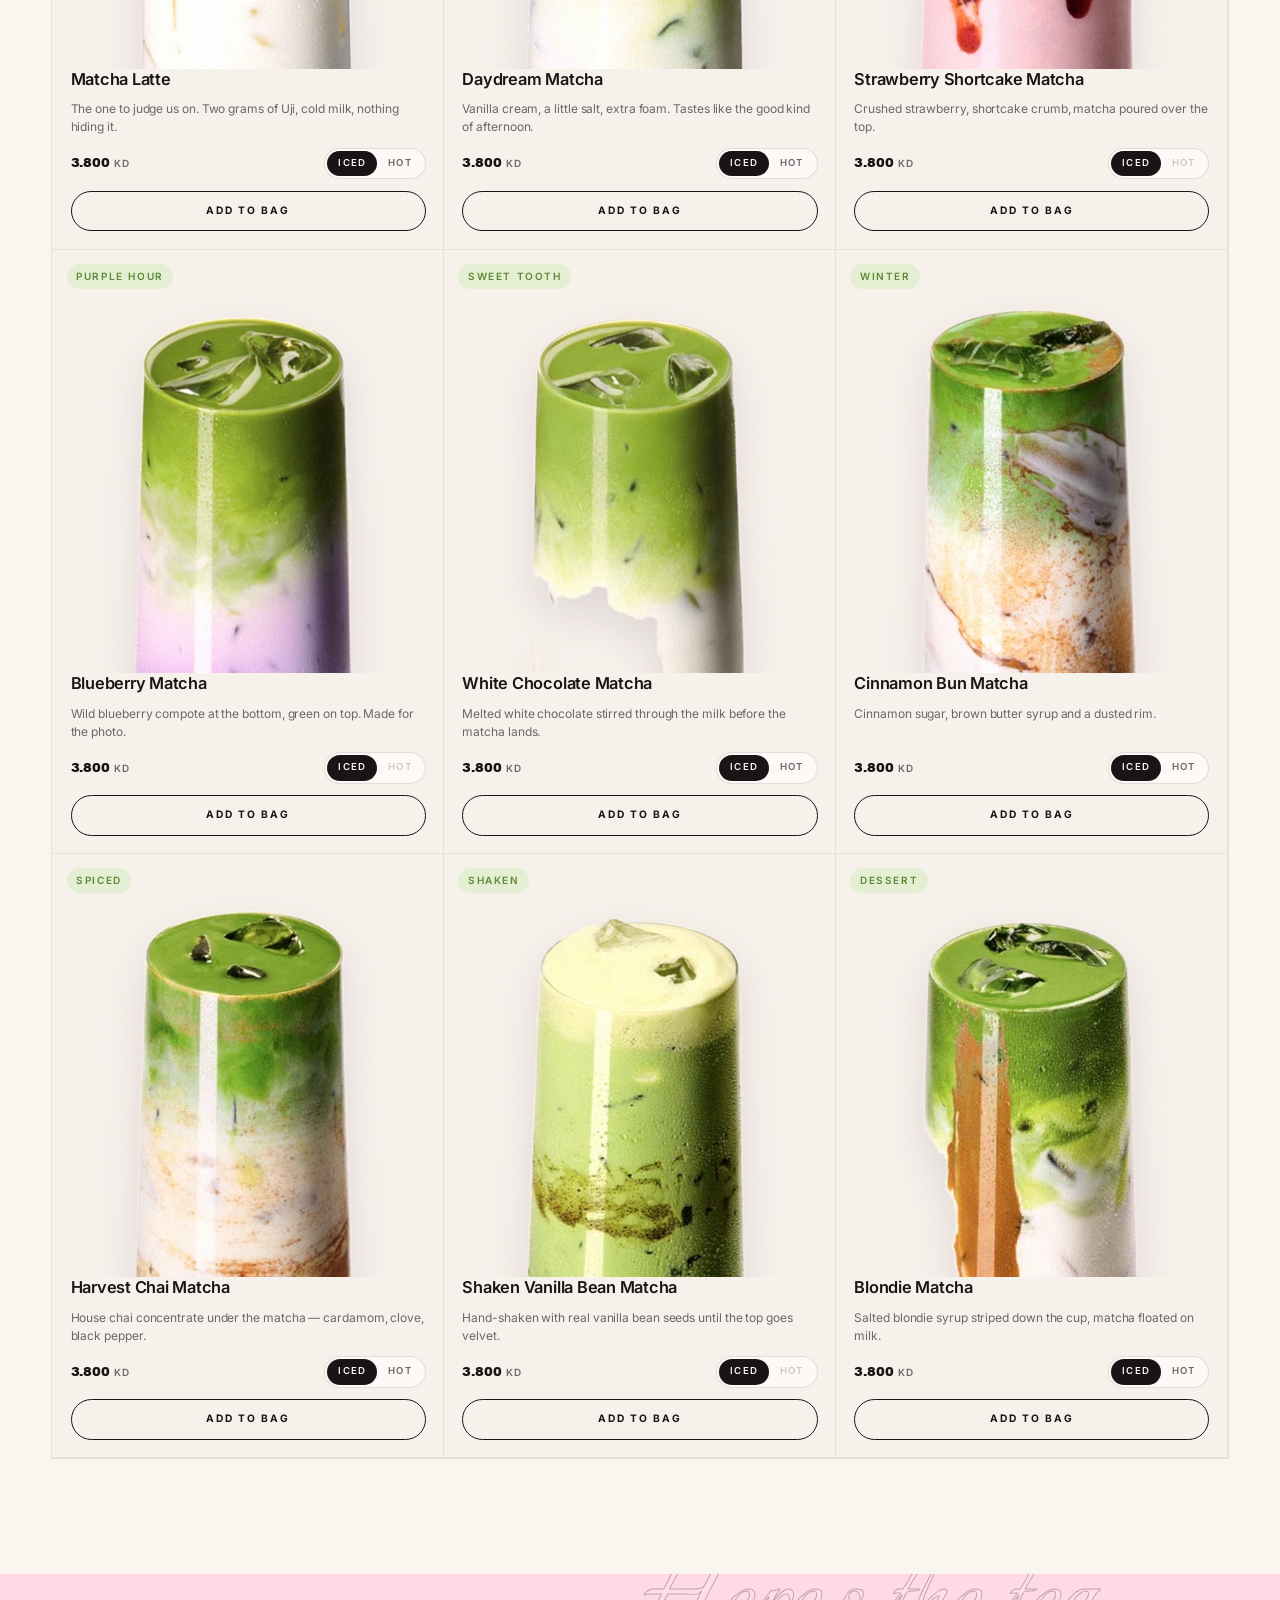
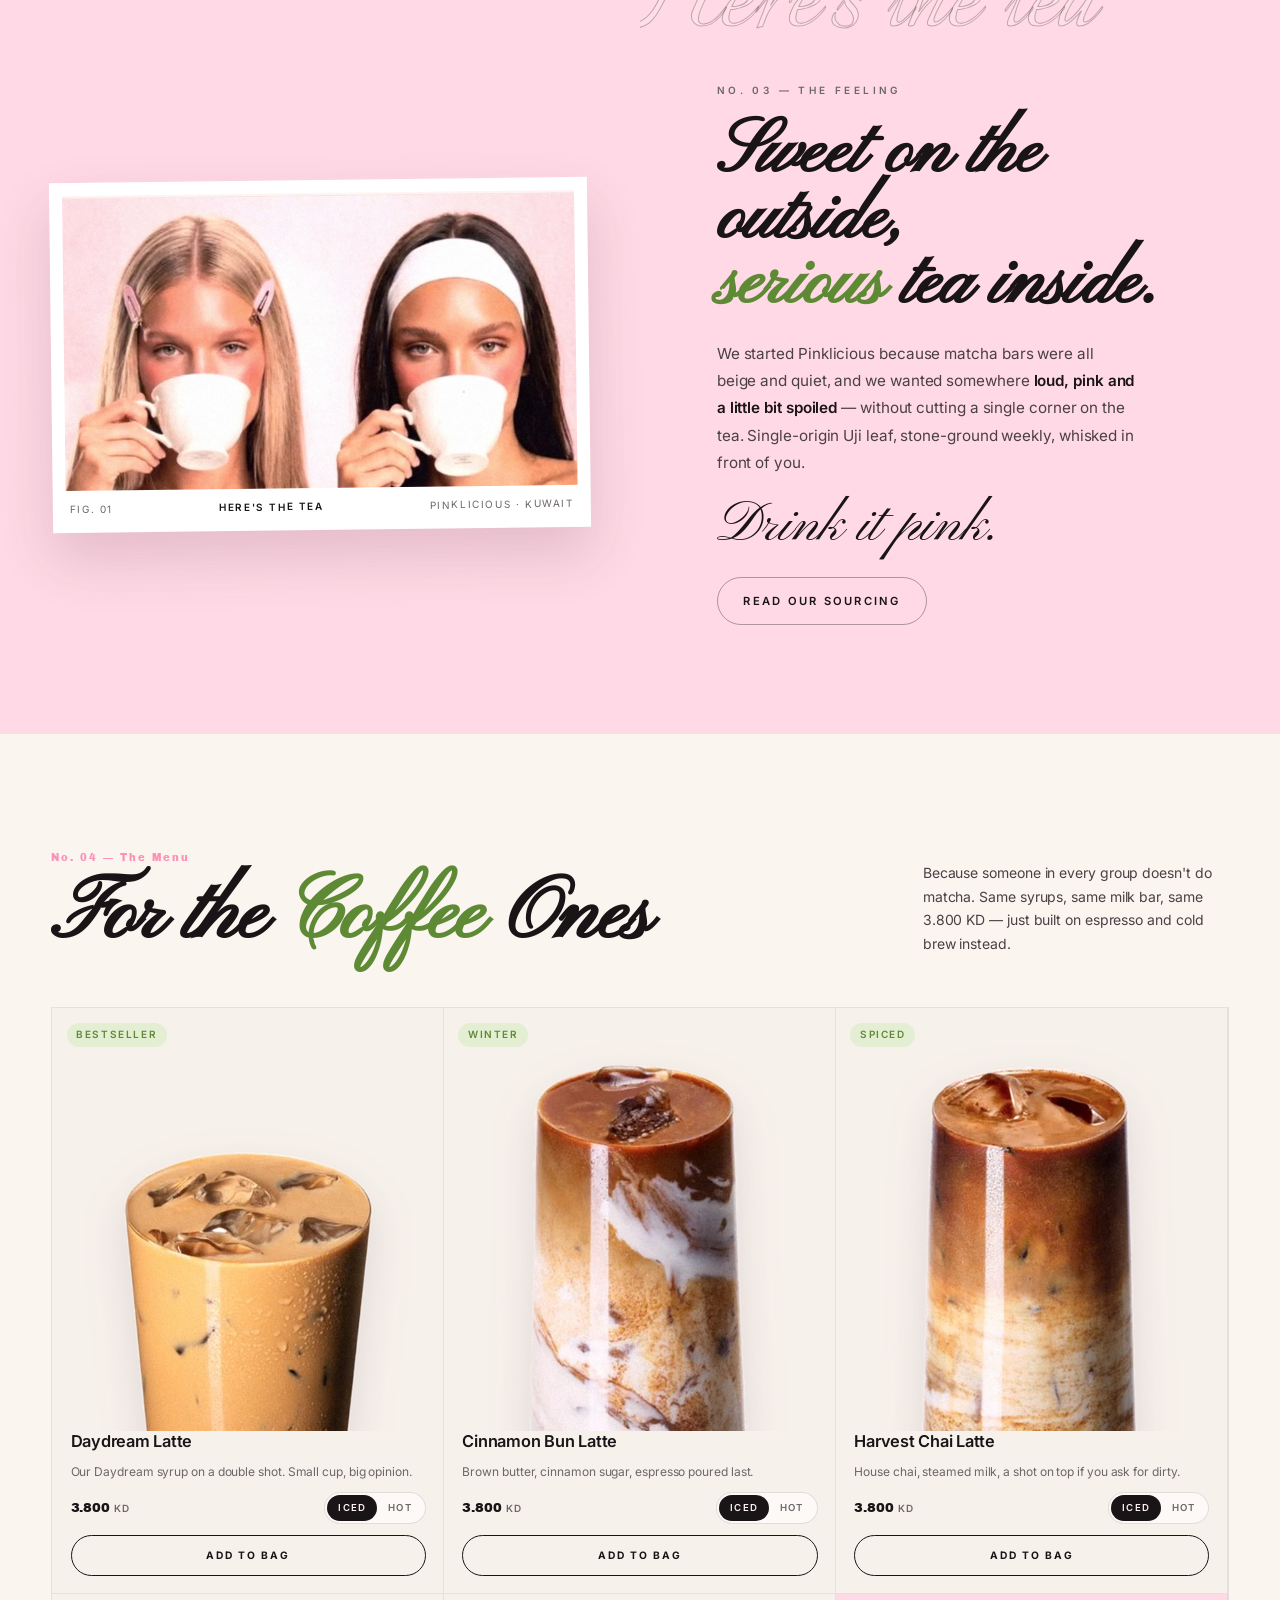
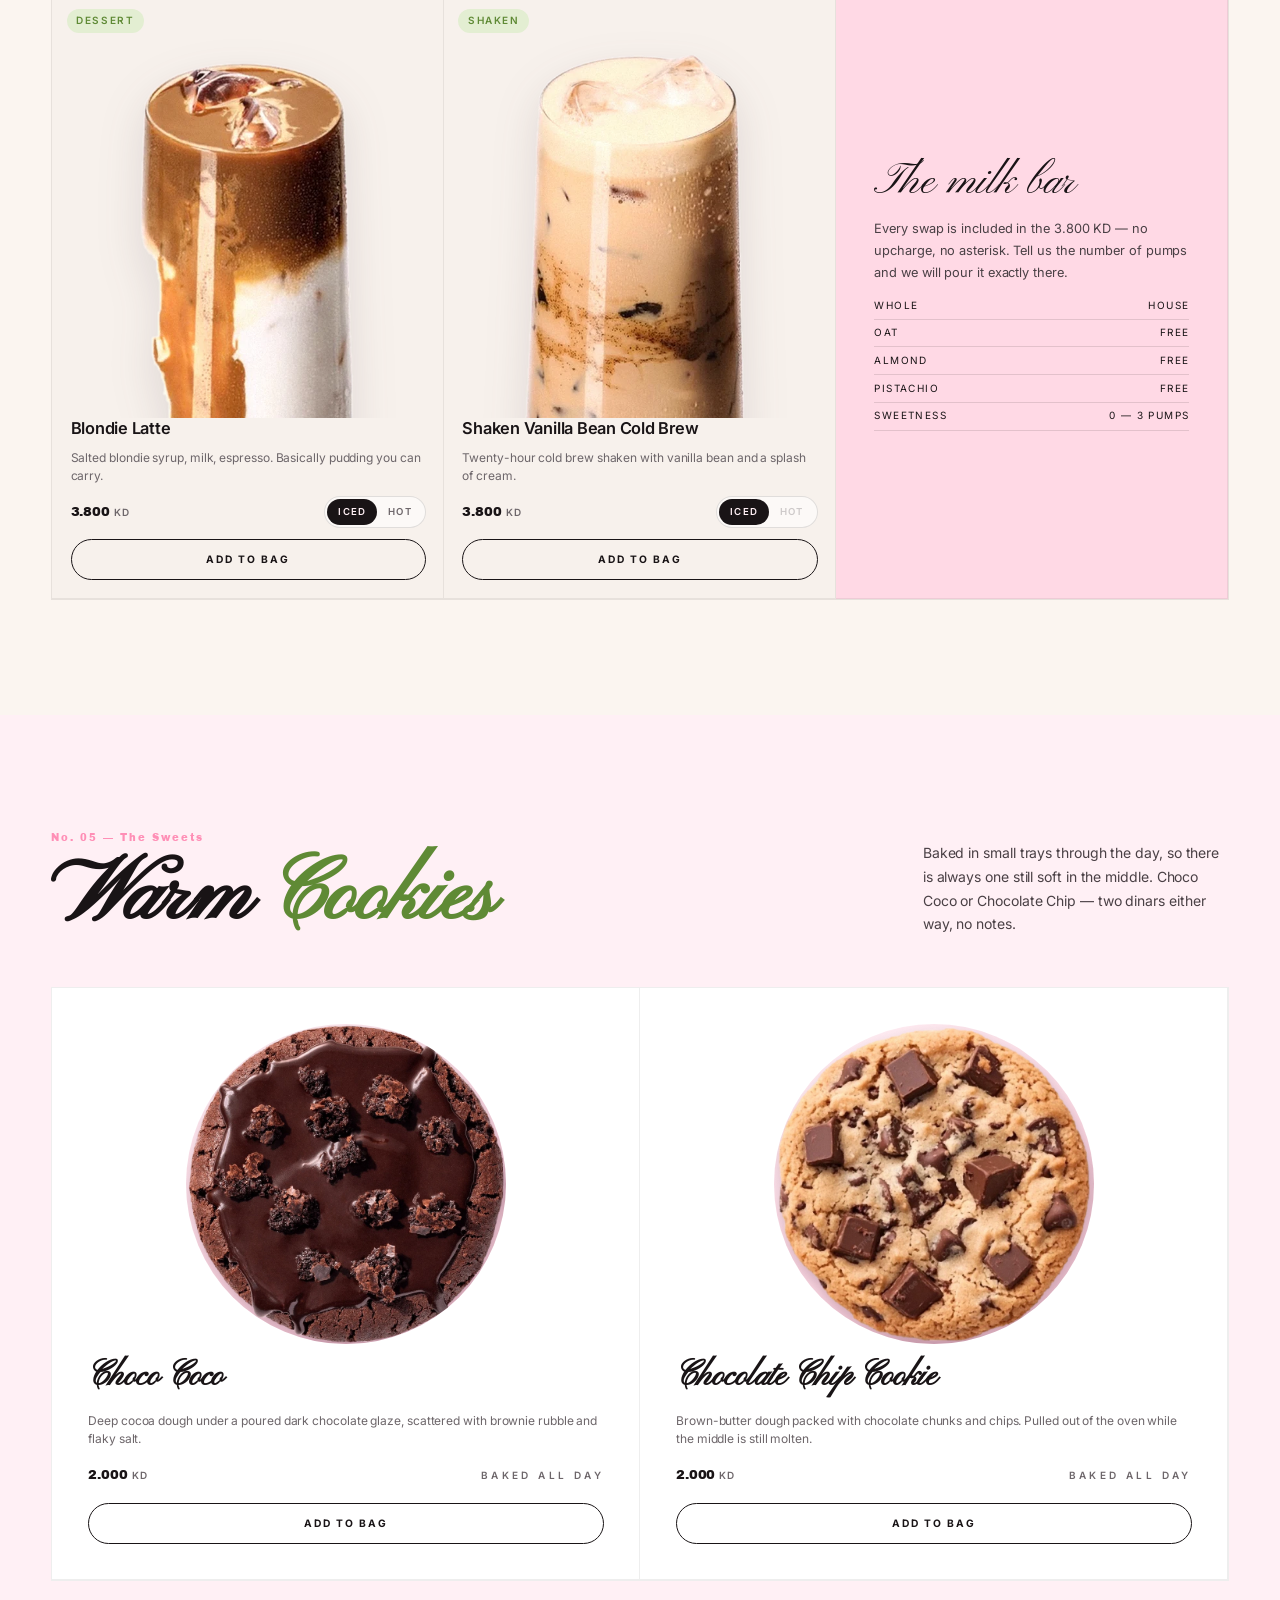
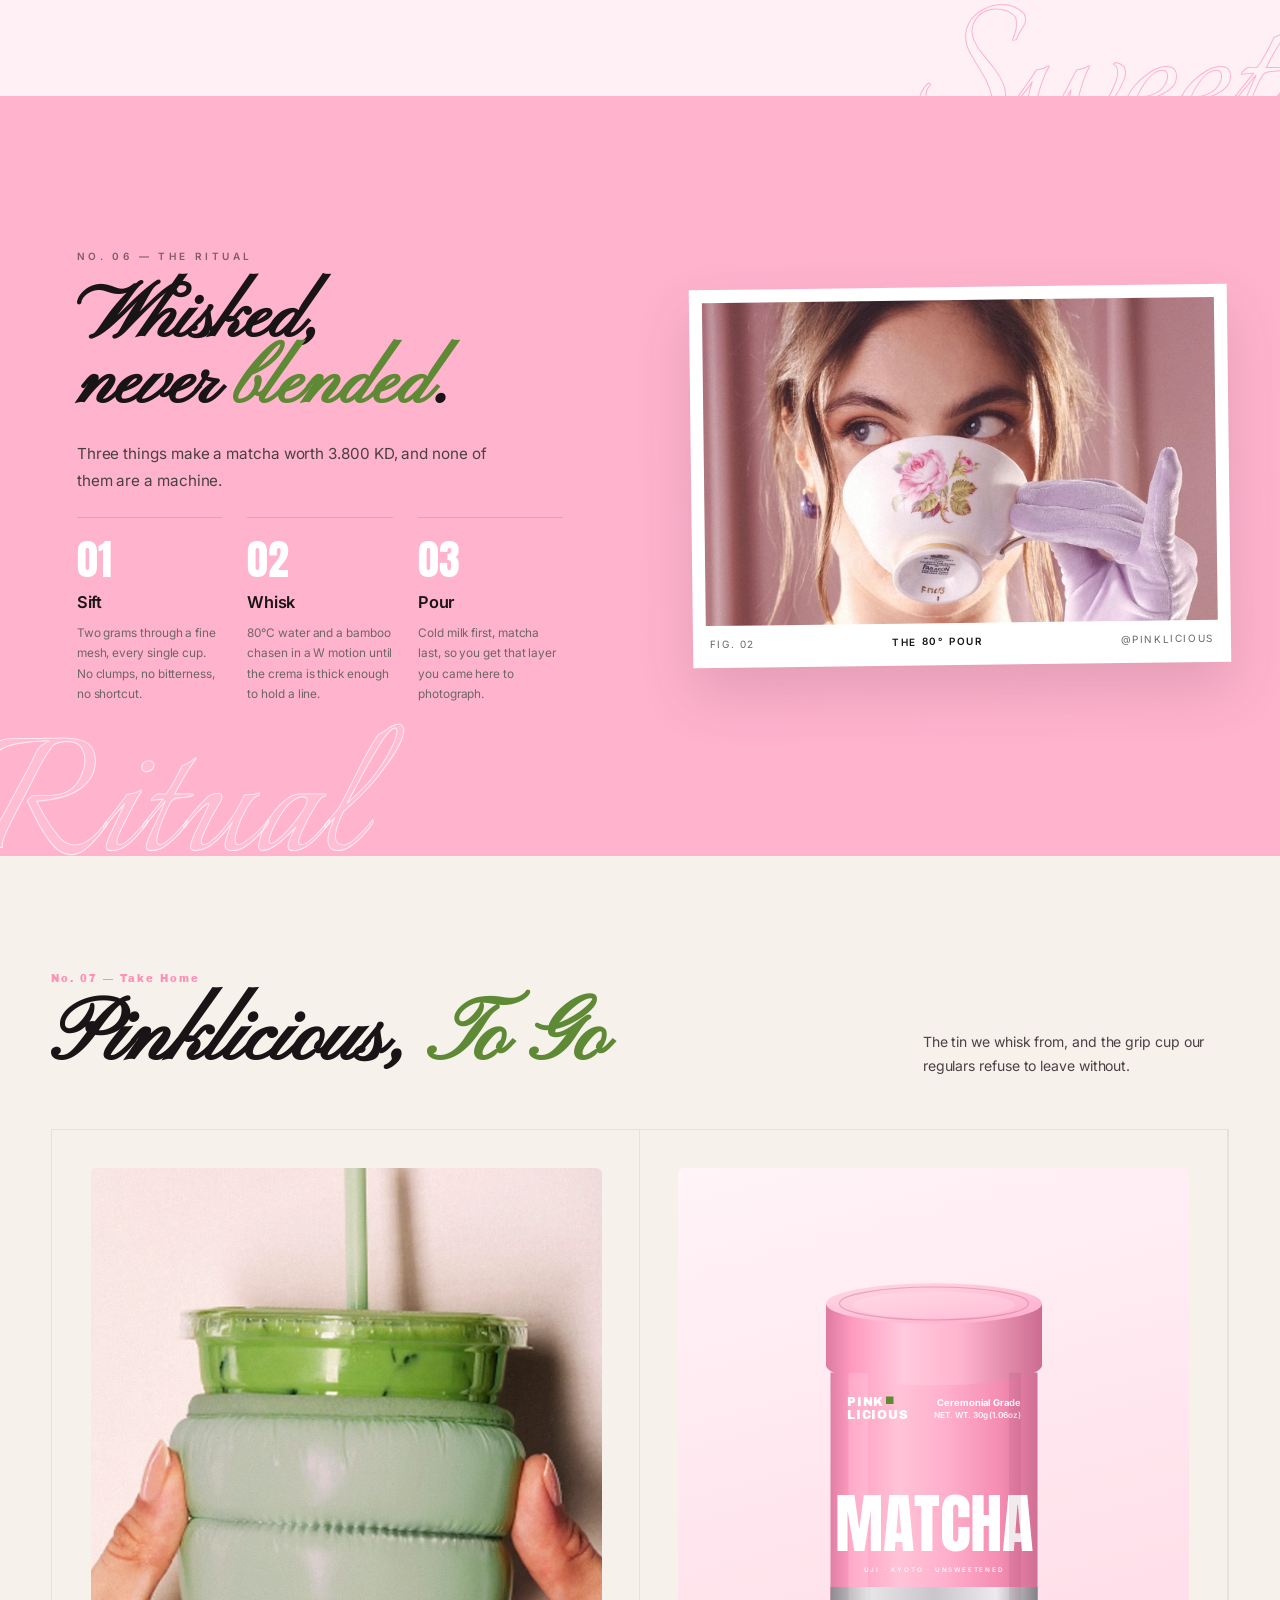
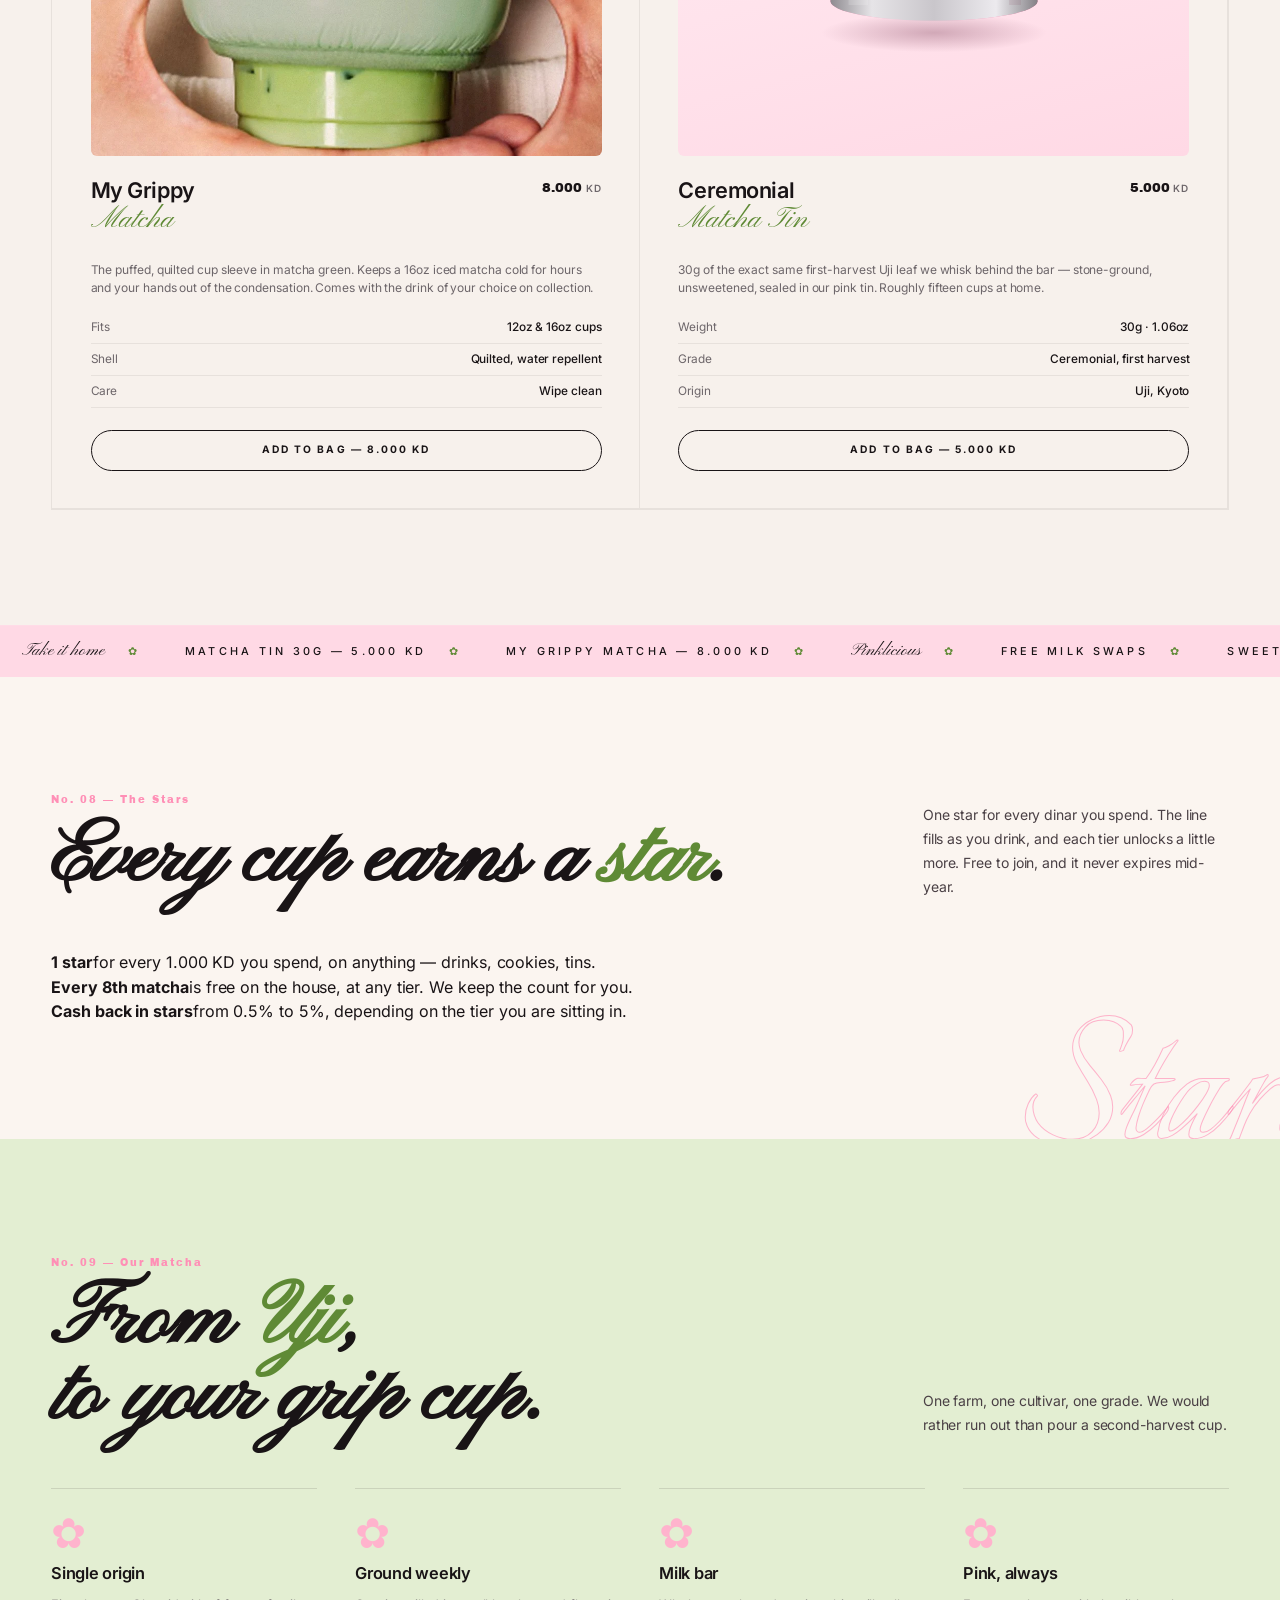
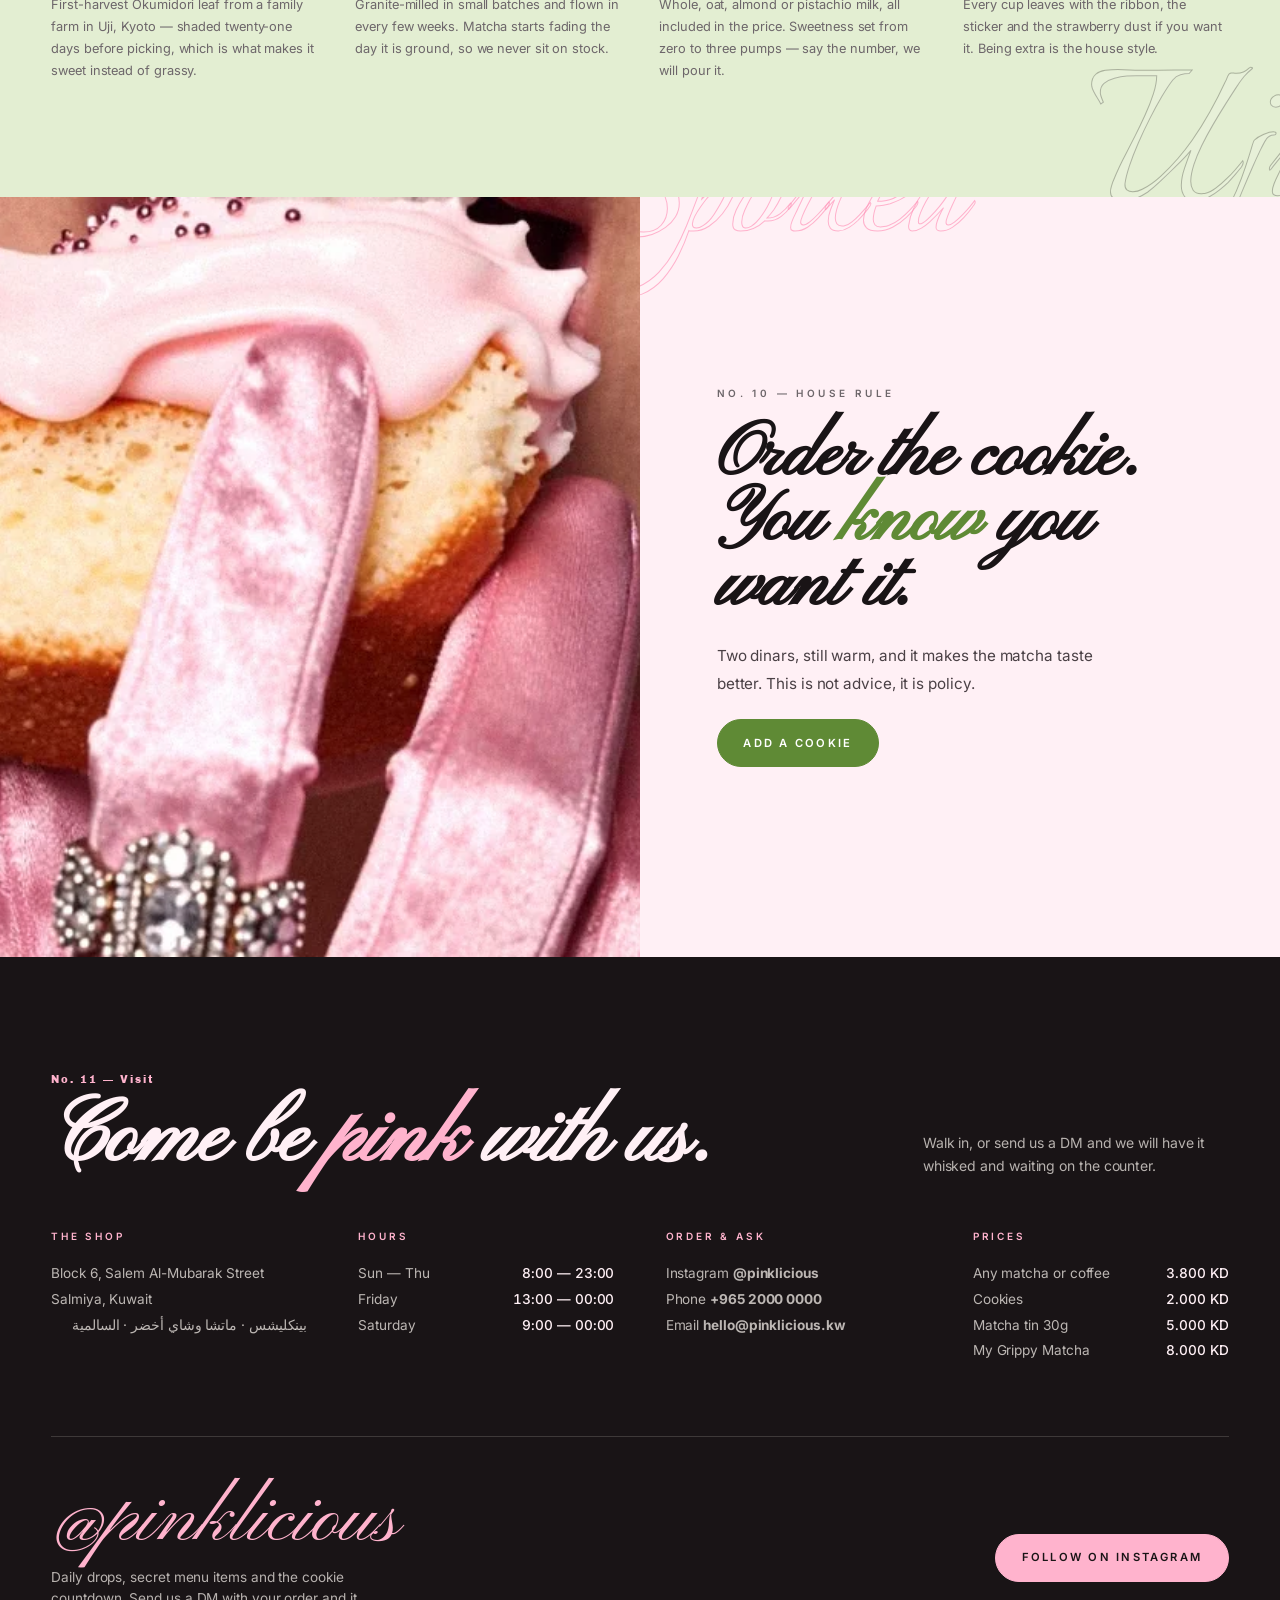
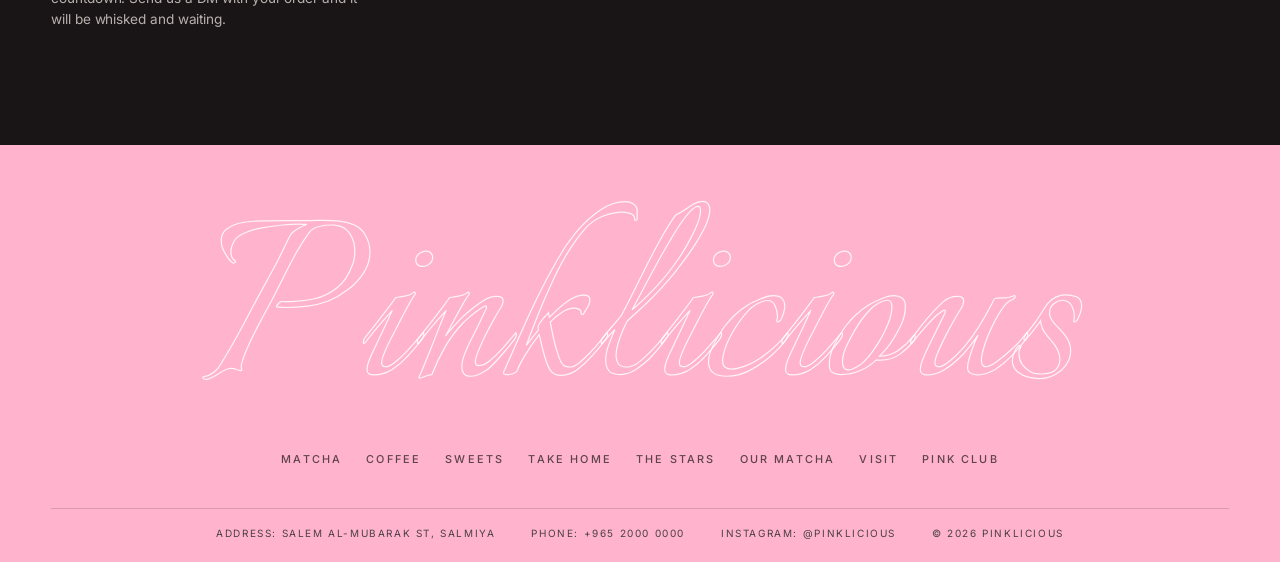
==== commit 4730d29e: "Add The Stars — star rewards programme New section No. 08: a member card with a star balance, a segm" ====
--- a/index.html
+++ b/index.html
@@ -27,6 +27,7 @@
       <a href="#coffee">Coffee</a>
       <a href="#sweets">Sweets</a>
       <a href="#shop">Take Home</a>
+      <a href="#stars">Stars</a>
       <a href="#story">Our Matcha</a>
       <a href="#visit">Visit</a>
     </nav>
@@ -55,6 +56,7 @@
   <a href="#coffee">Coffee</a>
   <a href="#sweets">Sweets</a>
   <a href="#shop">Take Home</a>
+  <a href="#stars">The Stars</a>
   <a href="#story">Our Matcha</a>
   <a href="#visit">Visit</a>
   <a href="#" id="clubOpenM">Pink Club</a>
@@ -322,13 +324,38 @@
 
 <div class="marquee marquee--pink" aria-hidden="true"><div class="marquee__track" id="mq2"></div></div>
 
+
+<!-- ============================= THE STARS ============================= -->
+<section class="section stars" id="stars">
+  <span class="watermark watermark--pink" style="right:-4%;bottom:-8%;font-size:clamp(7rem,17vw,16rem)">Stars</span>
+  <div class="wrap">
+    <div class="sec-head rv">
+      <div>
+        <p class="sec-head__no">No. 08 — The Stars</p>
+        <h2 class="sec-title">Every cup earns a <em>star</em>.</h2>
+      </div>
+      <p class="sec-sub">One star for every dinar you spend. The line fills as you drink, and each tier unlocks a little more. Free to join, and it never expires mid-year.</p>
+    </div>
+
+    <div class="starcard rv rv-d1" id="starCard"></div>
+
+    <div class="earn rv rv-d1">
+      <div><b>1 star</b><span>for every 1.000 KD you spend, on anything — drinks, cookies, tins.</span></div>
+      <div><b>Every 8th matcha</b><span>is free on the house, at any tier. We keep the count for you.</span></div>
+      <div><b>Cash back in stars</b><span>from 0.5% to 5%, depending on the tier you are sitting in.</span></div>
+    </div>
+
+    <div class="ladder rv rv-d2" id="ladder"></div>
+  </div>
+</section>
+
 <!-- ============================= STORY ============================= -->
 <section class="band band--matcha section" id="story">
   <span class="watermark watermark--ink" style="right:-2%;bottom:-6%;font-size:clamp(7rem,18vw,17rem)">Uji</span>
   <div class="wrap">
     <div class="sec-head rv">
       <div>
-        <p class="sec-head__no">No. 08 — Our Matcha</p>
+        <p class="sec-head__no">No. 09 — Our Matcha</p>
         <h2 class="sec-title">From <em>Uji</em>,<br>to your grip cup.</h2>
       </div>
       <p class="sec-sub">One farm, one cultivar, one grade. We would rather run out than pour a second-harvest cup.</p>
@@ -361,7 +388,7 @@
     <div class="split__img"><img src="img/model-sweet.webp" alt="Close-up of a pink-frosted cake being eaten in satin gloves"></div>
     <div class="split__txt" style="background:var(--petal)">
       <span class="watermark watermark--pink" style="left:-7%;top:-9%;font-size:clamp(6rem,15vw,14rem)">Spoiled</span>
-      <p class="kicker">No. 09 — House Rule</p>
+      <p class="kicker">No. 10 — House Rule</p>
       <h2 class="sec-title">Order the cookie.<br>You <em>know</em> you want it.</h2>
       <p class="lede">Two dinars, still warm, and it makes the matcha taste better. This is not advice, it is policy.</p>
       <div><a href="#sweets" class="btn btn--matcha">Add a cookie</a></div>
@@ -374,7 +401,7 @@
   <div class="wrap">
     <div class="sec-head rv">
       <div>
-        <p class="sec-head__no" style="color:var(--bubblegum)">No. 10 — Visit</p>
+        <p class="sec-head__no" style="color:var(--bubblegum)">No. 11 — Visit</p>
         <h2 class="sec-title">Come be <em style="color:var(--bubblegum)">pink</em> with us.</h2>
       </div>
       <p class="sec-sub" style="color:rgba(251,245,240,.7)">Walk in, or send us a DM and we will have it whisked and waiting on the counter.</p>
@@ -429,7 +456,7 @@
   <div class="wrap">
     <nav class="foot__nav">
       <a href="#matcha">Matcha</a><a href="#coffee">Coffee</a><a href="#sweets">Sweets</a>
-      <a href="#shop">Take Home</a><a href="#story">Our Matcha</a><a href="#visit">Visit</a>
+      <a href="#shop">Take Home</a><a href="#stars">The Stars</a><a href="#story">Our Matcha</a><a href="#visit">Visit</a>
       <a href="#" id="clubOpenF">Pink Club</a>
     </nav>
     <div class="foot__bar">
@@ -455,6 +482,7 @@
     </div>
     <ul class="perks">
       <li><i>✿</i><span><b>Every eighth matcha, free</b>Scan at the till, we keep count for you.</span></li>
+      <li><i>✿</i><span><b>One star per dinar</b>Four tiers, up to 5% back — see <a href="#stars" style="text-decoration:underline;text-underline-offset:3px">The Stars</a>.</span></li>
       <li><i>✿</i><span><b>First look at seasonal drinks</b>Members taste them a week before the menu changes.</span></li>
       <li><i>✿</i><span><b>A cookie on your birthday</b>Warm, on the house, no questions.</span></li>
       <li><i>✿</i><span><b>Pink Hour, Tuesdays 4—6</b>Members-only pricing and the good playlist.</span></li>
--- a/css/style.css
+++ b/css/style.css
@@ -0,0 +1,764 @@
+/* ==========================================================================
+   PINKLICIOUS — matcha & green tea house, Kuwait
+   Front-end stylesheet
+   ========================================================================== */
+
+/* ---------- 1. FONTS ---------- */
+@font-face{font-family:'Inter';src:url('../fonts/inter-var.woff2') format('woff2-variations');font-weight:100 900;font-display:swap;}
+@font-face{font-family:'Anton';src:url('../fonts/anton.woff2') format('woff2');font-weight:400;font-display:swap;}
+@font-face{font-family:'Archivo Black';src:url('../fonts/archivo-black.woff2') format('woff2');font-weight:400;font-display:swap;}
+@font-face{font-family:'Italianno';src:url('../fonts/italianno.woff2') format('woff2');font-weight:400;font-display:swap;}
+@font-face{font-family:'Pinyon Script';src:url('../fonts/pinyon-script.woff2') format('woff2');font-weight:400;font-display:swap;}
+
+/* ---------- 2. TOKENS ---------- */
+:root{
+  color-scheme:light;
+  --bubblegum:#ffb3cd;
+  --bubblegum-hot:#ff8fb6;
+  --blush:#ffd9e5;
+  --petal:#fff0f5;
+  --cream:#fbf5f0;
+  --paper:#f7f1ec;
+  --ink:#191416;
+  --ink-soft:#4a4045;
+  --smoke:#6d666a;
+  --smoke-pale:#b9b1b5;
+  --matcha:#7fae4b;
+  --matcha-deep:#5f8a35;
+  --matcha-pale:#e3eed2;
+  --line:rgba(25,20,22,.12);
+  --line-soft:rgba(25,20,22,.07);
+
+  --display:'Pinyon Script',cursive;
+  --swash:'Italianno',cursive;
+  --heavy:'Anton','Archivo Black',sans-serif;
+  --black:'Archivo Black','Inter',sans-serif;
+  --sans:'Inter',-apple-system,BlinkMacSystemFont,'Segoe UI',Helvetica,Arial,sans-serif;
+
+  --micro:.625rem;
+  --gut:clamp(1.25rem,4vw,3.5rem);
+  --maxw:1440px;
+  --ease:cubic-bezier(.22,.61,.36,1);
+}
+
+/* ---------- 3. RESET ---------- */
+*,*::before,*::after{box-sizing:border-box;}
+html{-webkit-text-size-adjust:100%;scroll-behavior:smooth;overflow-x:hidden;}
+body{
+  margin:0;background:var(--cream);color:var(--ink);
+  font-family:var(--sans);font-size:16px;line-height:1.55;
+  font-weight:400;letter-spacing:-.005em;
+  -webkit-font-smoothing:antialiased;overflow-x:hidden;
+}
+img{display:block;max-width:100%;height:auto;}
+button{font:inherit;color:inherit;background:none;border:0;cursor:pointer;}
+a{color:inherit;text-decoration:none;}
+ul{margin:0;padding:0;list-style:none;}
+h1,h2,h3,h4,p{margin:0;}
+::selection{background:var(--bubblegum);color:var(--ink);}
+
+/* ---------- 4. FILM GRAIN (site-wide) ---------- */
+.grain{
+  position:fixed;inset:-50%;z-index:9000;pointer-events:none;
+  opacity:.4;mix-blend-mode:multiply;
+  background-image:url("data:image/svg+xml,%3Csvg xmlns='http://www.w3.org/2000/svg' width='180' height='180'%3E%3Cfilter id='n'%3E%3CfeTurbulence type='fractalNoise' baseFrequency='.85' numOctaves='3' stitchTiles='stitch'/%3E%3CfeColorMatrix type='saturate' values='0'/%3E%3C/filter%3E%3Crect width='180' height='180' filter='url(%23n)' opacity='.42'/%3E%3C/svg%3E");
+  animation:grainshift 6s steps(6) infinite;
+}
+@keyframes grainshift{
+  0%{transform:translate(0,0)}20%{transform:translate(-2%,1%)}
+  40%{transform:translate(1%,-2%)}60%{transform:translate(-1%,-1%)}
+  80%{transform:translate(2%,1%)}100%{transform:translate(0,0)}
+}
+
+/* ---------- 5. TYPE UTILITIES ---------- */
+.kicker{
+  font-size:var(--micro);font-weight:600;text-transform:uppercase;
+  letter-spacing:.34em;color:var(--smoke);
+}
+.script{font-family:var(--display);font-weight:400;letter-spacing:.005em;line-height:.9;}
+.swash{font-family:var(--swash);line-height:.72;letter-spacing:.01em;}
+.heavy{font-family:var(--heavy);text-transform:uppercase;letter-spacing:-.01em;line-height:.86;}
+
+/* the signature translucent script watermark */
+.watermark{
+  font-family:var(--swash);position:absolute;pointer-events:none;
+  line-height:.7;white-space:nowrap;
+  color:transparent;
+  -webkit-text-stroke:1px rgba(255,255,255,.72);
+  text-shadow:0 1px 0 rgba(255,255,255,.14);
+  z-index:4;
+}
+.watermark--ink{-webkit-text-stroke:1px rgba(25,20,22,.28);}
+.watermark--pink{-webkit-text-stroke:1px rgba(255,143,182,.65);}
+.watermark--fill{
+  color:rgba(255,255,255,.16);-webkit-text-stroke:1px rgba(255,255,255,.5);
+}
+
+/* rotated micro labels, like the inspo posters */
+.vtag{
+  position:absolute;font-size:var(--micro);font-weight:500;font-style:italic;
+  letter-spacing:.06em;color:rgba(25,20,22,.5);
+  writing-mode:vertical-rl;text-orientation:mixed;
+  transform:rotate(180deg);pointer-events:none;user-select:none;
+}
+
+/* thin poster info bar */
+.infobar{
+  display:flex;flex-wrap:wrap;gap:.35rem 2.25rem;justify-content:center;
+  font-size:var(--micro);letter-spacing:.16em;text-transform:uppercase;
+  color:var(--ink-soft);
+}
+
+/* ---------- 6. SHELL ---------- */
+.wrap{width:100%;max-width:var(--maxw);margin:0 auto;padding:0 var(--gut);}
+.section{position:relative;padding:clamp(4.5rem,9vw,8.5rem) 0;overflow:hidden;}
+.sec-head{
+  display:flex;align-items:flex-end;justify-content:space-between;
+  gap:2rem;flex-wrap:wrap;margin-bottom:clamp(2rem,4vw,3.5rem);
+  position:relative;z-index:5;
+}
+.sec-head__no{
+  font-family:var(--black);font-size:var(--micro);letter-spacing:.2em;
+  color:var(--bubblegum-hot);margin-bottom:.95rem;
+}
+.sec-title{
+  font-family:var(--display);font-size:clamp(2.75rem,7vw,5.5rem);
+  line-height:.86;letter-spacing:-.01em;text-wrap:balance;
+}
+.sec-title em{font-style:normal;color:var(--matcha-deep);}
+.sec-sub{max-width:34ch;font-size:.875rem;color:var(--ink-soft);line-height:1.7;}
+
+/* ---------- 7. NAV ---------- */
+.nav{
+  position:fixed;top:0;left:0;right:0;z-index:800;
+  backdrop-filter:saturate(140%) blur(14px);
+  -webkit-backdrop-filter:saturate(140%) blur(14px);
+  background:rgba(251,245,240,.72);
+  border-bottom:1px solid transparent;
+  transition:background .4s var(--ease),border-color .4s var(--ease);
+}
+.nav.is-stuck{background:rgba(251,245,240,.93);border-bottom-color:var(--line-soft);}
+.nav__in{
+  max-width:var(--maxw);margin:0 auto;padding:.85rem var(--gut);
+  display:flex;align-items:center;gap:1.5rem;
+}
+.brand{display:flex;align-items:baseline;gap:.55rem;margin-right:auto;}
+.brand__word{font-family:var(--display);font-size:1.9rem;line-height:1;}
+.brand__dot{
+  width:7px;height:7px;border-radius:50%;background:var(--bubblegum-hot);
+  align-self:center;
+}
+.brand__tag{
+  font-size:var(--micro);letter-spacing:.3em;text-transform:uppercase;
+  color:var(--smoke);display:none;
+}
+.nav__links{display:flex;align-items:center;gap:1.85rem;}
+.nav__links a{
+  font-size:.7rem;font-weight:500;letter-spacing:.2em;text-transform:uppercase;
+  position:relative;padding:.25rem 0;color:var(--ink-soft);transition:color .25s;
+}
+.nav__links a::after{
+  content:'';position:absolute;left:0;bottom:0;width:0;height:1px;
+  background:var(--bubblegum-hot);transition:width .3s var(--ease);
+}
+.nav__links a:hover{color:var(--ink);}
+.nav__links a:hover::after{width:100%;}
+.nav__right{display:flex;align-items:center;gap:.6rem;}
+
+.igbtn{
+  display:inline-flex;align-items:center;gap:.45rem;
+  font-size:.68rem;font-weight:500;letter-spacing:.14em;text-transform:uppercase;
+  padding:.5rem .85rem;border:1px solid var(--line);border-radius:100px;
+  transition:background .25s,border-color .25s,color .25s;
+}
+.igbtn:hover{background:var(--ink);border-color:var(--ink);color:var(--petal);}
+.igbtn svg{width:13px;height:13px;}
+
+.clubbtn{
+  display:inline-flex;align-items:center;gap:.45rem;
+  padding:.55rem 1.05rem;border-radius:100px;
+  background:var(--bubblegum);color:var(--ink);
+  font-size:.68rem;font-weight:600;letter-spacing:.16em;text-transform:uppercase;
+  transition:transform .25s var(--ease),background .25s;
+}
+.clubbtn:hover{transform:translateY(-2px);background:var(--bubblegum-hot);}
+.clubbtn i{font-style:normal;color:var(--matcha-deep);}
+
+.cartbtn{
+  position:relative;display:inline-flex;align-items:center;gap:.5rem;
+  padding:.55rem 1.05rem;border-radius:100px;background:var(--ink);color:var(--petal);
+  font-size:.68rem;font-weight:600;letter-spacing:.16em;text-transform:uppercase;
+  transition:transform .25s var(--ease),background .25s;
+}
+.cartbtn:hover{transform:translateY(-2px);background:var(--bubblegum-hot);color:var(--ink);}
+.cartbtn__n{
+  min-width:1.15rem;height:1.15rem;padding:0 .3rem;border-radius:100px;
+  background:var(--bubblegum);color:var(--ink);
+  display:grid;place-items:center;font-size:.6rem;font-weight:700;letter-spacing:0;
+}
+.cartbtn.is-pop{animation:pop .45s var(--ease);}
+@keyframes pop{0%,100%{transform:scale(1)}35%{transform:scale(1.09)}}
+
+.burger{display:none;width:38px;height:38px;place-items:center;border:1px solid var(--line);border-radius:50%;}
+.burger span{display:block;width:15px;height:1.5px;background:var(--ink);position:relative;transition:.3s var(--ease);}
+.burger span::before,.burger span::after{content:'';position:absolute;left:0;width:15px;height:1.5px;background:var(--ink);transition:.3s var(--ease);}
+.burger span::before{top:-5px;}
+.burger span::after{top:5px;}
+body.menu-open .burger span{background:transparent;}
+body.menu-open .burger span::before{transform:translateY(5px) rotate(45deg);}
+body.menu-open .burger span::after{transform:translateY(-5px) rotate(-45deg);}
+
+/* ---------- 8. HERO ---------- */
+.hero{position:relative;height:100svh;min-height:620px;display:grid;grid-template-rows:1fr auto;padding-top:64px;}
+.hero__split{min-height:0;display:grid;grid-template-columns:1.08fr .92fr;position:relative;overflow:hidden;}
+.hero__photo{position:relative;background:#5f585c;overflow:hidden;}
+.hero__photo img{
+  position:absolute;inset:0;width:100%;height:100%;max-width:none;
+  object-fit:cover;object-position:52% 26%;
+  filter:contrast(1.04) saturate(.96);
+}
+.hero__photo::after{
+  content:'';position:absolute;inset:0;
+  background:linear-gradient(180deg,rgba(60,54,58,.34),rgba(60,54,58,0) 42%),
+             radial-gradient(120% 80% at 20% 20%,rgba(255,179,205,.22),transparent 60%);
+}
+.hero__panel{
+  position:relative;background:var(--bubblegum);
+  display:grid;place-items:center;
+  padding:clamp(1.5rem,3vw,2.75rem);
+}
+.hero__drink{
+  position:relative;z-index:6;width:auto;max-width:74%;
+  height:auto;max-height:min(600px,56vh);
+  filter:drop-shadow(0 30px 42px rgba(140,70,100,.3));
+  animation:float 7s ease-in-out infinite;
+}
+@keyframes float{0%,100%{transform:translateY(0)}50%{transform:translateY(-14px)}}
+.hero__panel .vtag{color:rgba(25,20,22,.42);}
+
+.hero__label{position:absolute;top:clamp(1.75rem,5vw,3.5rem);left:0;z-index:6;}
+.hero__label .kicker{color:rgba(255,255,255,.78);}
+.hero__eyebrow{
+  writing-mode:vertical-rl;transform:rotate(180deg);
+  position:absolute;right:clamp(1rem,2.5vw,2rem);top:clamp(2rem,6vw,4rem);
+  font-family:var(--display);font-size:clamp(1.75rem,3vw,2.5rem);
+  color:rgba(255,255,255,.9);z-index:6;
+}
+.hero__eyebrow small{
+  display:block;font-family:var(--sans);font-size:var(--micro);font-weight:500;
+  letter-spacing:.3em;text-transform:uppercase;margin-top:.6rem;
+}
+
+.hero__type{
+  position:absolute;left:0;right:0;bottom:6%;
+  z-index:5;pointer-events:none;
+}
+.hero__word{
+  font-family:var(--swash);font-size:clamp(5rem,18.5vw,17rem);
+  line-height:1;color:transparent;
+  -webkit-text-stroke:1.3px rgba(255,255,255,.82);
+  text-align:center;white-space:nowrap;
+  filter:drop-shadow(0 2px 16px rgba(120,60,85,.26));
+}
+.hero__meta{
+  position:absolute;left:var(--gut);bottom:clamp(1.2rem,3vw,2rem);z-index:7;
+  display:flex;flex-direction:column;gap:.5rem;
+}
+.hero__meta .kicker{color:rgba(255,255,255,.82);}
+.hero__cta{
+  position:absolute;right:var(--gut);bottom:clamp(1.2rem,3vw,2rem);z-index:7;
+  display:flex;gap:.6rem;flex-wrap:wrap;
+}
+
+.btn{
+  display:inline-flex;align-items:center;gap:.6rem;
+  padding:.9rem 1.6rem;border-radius:100px;
+  font-size:.7rem;font-weight:600;letter-spacing:.2em;text-transform:uppercase;
+  border:1px solid var(--ink);background:var(--ink);color:var(--petal);
+  transition:transform .3s var(--ease),background .3s,color .3s,border-color .3s;
+}
+.btn:hover{transform:translateY(-3px);background:var(--bubblegum-hot);border-color:var(--bubblegum-hot);color:var(--ink);}
+.btn--ghost{background:transparent;color:var(--ink);border-color:rgba(25,20,22,.35);}
+.btn--ghost:hover{background:var(--ink);color:var(--petal);border-color:var(--ink);}
+.btn--light{background:rgba(255,255,255,.92);border-color:transparent;color:var(--ink);}
+.btn--light:hover{background:var(--ink);color:#fff;}
+.btn--matcha{background:var(--matcha-deep);border-color:var(--matcha-deep);color:#fff;}
+.btn--matcha:hover{background:var(--ink);border-color:var(--ink);}
+
+/* ---------- 9. MARQUEE ---------- */
+.marquee{
+  background:var(--ink);color:var(--petal);overflow:hidden;
+  padding:.7rem 0;border-top:1px solid rgba(255,255,255,.08);
+}
+.marquee--pink{background:var(--blush);color:var(--ink);}
+.marquee__track{display:flex;width:max-content;animation:slide 34s linear infinite;}
+.marquee:hover .marquee__track{animation-play-state:paused;}
+.marquee__track span{
+  display:inline-flex;align-items:center;gap:1.4rem;padding:0 1.4rem;
+  font-size:.68rem;font-weight:500;letter-spacing:.3em;text-transform:uppercase;
+  white-space:nowrap;
+}
+.marquee__track b{font-family:var(--display);font-size:1.15rem;letter-spacing:0;text-transform:none;font-weight:400;}
+.marquee i{font-style:normal;color:var(--bubblegum);}
+.marquee--pink i{color:var(--matcha-deep);}
+@keyframes slide{to{transform:translateX(-50%)}}
+
+/* ---------- 10. MENU ---------- */
+.menu{background:var(--cream);}
+.menu__filters{display:flex;gap:.45rem;flex-wrap:wrap;margin-bottom:2.25rem;position:relative;z-index:5;}
+.chip{
+  padding:.55rem 1.1rem;border-radius:100px;border:1px solid var(--line);
+  font-size:.66rem;font-weight:600;letter-spacing:.16em;text-transform:uppercase;
+  color:var(--ink-soft);transition:.25s var(--ease);
+}
+.chip:hover{border-color:var(--ink);color:var(--ink);}
+.chip.is-on{background:var(--ink);border-color:var(--ink);color:var(--petal);}
+
+.grid{
+  display:grid;gap:0;background:var(--paper);
+  grid-template-columns:repeat(3,minmax(0,1fr));
+  border:1px solid var(--line-soft);
+}
+/* separators drawn per-cell so leftover cells read as blank paper, not holes */
+.grid > *{box-shadow:inset -1px -1px 0 var(--line-soft);}
+.card{
+  background:var(--paper);position:relative;display:flex;flex-direction:column;
+  transition:background .45s var(--ease);
+}
+.card:hover{background:#fff;}
+.card.is-hidden{display:none;}
+.card__media{
+  position:relative;aspect-ratio:1/1.08;display:grid;place-items:stretch;
+  overflow:hidden;padding:11% 15% 4%;
+}
+.card__media::before{
+  content:'';position:absolute;inset:0;
+  background:radial-gradient(70% 55% at 50% 88%,rgba(255,179,205,.4),transparent 72%);
+  opacity:0;transition:opacity .5s var(--ease);
+}
+.card:hover .card__media::before{opacity:1;}
+.card__media img{
+  width:100%;height:100%;object-fit:contain;object-position:50% 100%;position:relative;z-index:2;
+  transition:transform .65s var(--ease);
+  filter:drop-shadow(0 18px 22px rgba(80,55,65,.14));
+}
+.card:hover .card__media img{transform:translateY(-8px) scale(1.035);}
+.card__wm{
+  position:absolute;left:50%;top:46%;transform:translate(-50%,-50%);
+  font-family:var(--swash);font-size:7.5rem;line-height:.7;white-space:nowrap;
+  color:transparent;-webkit-text-stroke:1px rgba(25,20,22,.13);
+  z-index:1;opacity:0;transition:opacity .5s var(--ease),transform .7s var(--ease);
+}
+.card:hover .card__wm{opacity:1;transform:translate(-50%,-54%);}
+.card__badge{
+  position:absolute;top:.9rem;left:.9rem;z-index:3;
+  font-size:var(--micro);font-weight:600;letter-spacing:.16em;text-transform:uppercase;
+  padding:.28rem .6rem;border-radius:100px;
+  background:var(--matcha-pale);color:var(--matcha-deep);
+}
+.card__badge--pink{background:var(--blush);color:#b0497a;}
+.card__body{padding:0 1.15rem 1.15rem;display:flex;flex-direction:column;gap:.7rem;flex:1;}
+.card__name{
+  font-size:1.02rem;font-weight:600;letter-spacing:-.015em;line-height:1.25;text-wrap:balance;
+}
+.card__note{font-size:.75rem;color:var(--smoke);line-height:1.5;flex:1;}
+.card__row{display:flex;align-items:center;justify-content:space-between;gap:.75rem;}
+.price{font-family:var(--black);font-size:.82rem;letter-spacing:-.01em;white-space:nowrap;font-variant-numeric:tabular-nums;}
+.price small{font-size:.62rem;font-family:var(--sans);font-weight:600;letter-spacing:.1em;color:var(--smoke);margin-left:.25rem;}
+
+.toggle{display:inline-flex;padding:2px;border:1px solid var(--line);border-radius:100px;background:rgba(255,255,255,.6);}
+.toggle button{
+  padding:.34rem .68rem;border-radius:100px;
+  font-size:.6rem;font-weight:600;letter-spacing:.13em;text-transform:uppercase;
+  color:var(--smoke);transition:.25s var(--ease);
+}
+.toggle button.is-on{background:var(--ink);color:var(--petal);}
+.toggle button:disabled{opacity:.32;cursor:not-allowed;}
+
+.add{
+  width:100%;padding:.72rem;border-radius:100px;border:1px solid var(--ink);
+  font-size:.64rem;font-weight:700;letter-spacing:.2em;text-transform:uppercase;
+  transition:.28s var(--ease);
+}
+.add:hover{background:var(--ink);color:var(--petal);}
+.add.is-done{background:var(--matcha-deep);border-color:var(--matcha-deep);color:#fff;}
+
+/* filler tile so an odd grid never ends in a hole */
+.tile{
+  background:var(--blush);display:flex;flex-direction:column;justify-content:center;
+  gap:.9rem;padding:clamp(1.5rem,3vw,2.4rem);position:relative;overflow:hidden;
+}
+.tile p.tile__script{font-family:var(--display);font-size:clamp(2rem,3.4vw,2.9rem);line-height:.95;color:var(--ink);}
+.tile p{font-size:.8rem;color:var(--ink-soft);line-height:1.7;}
+.tile ul{display:grid;gap:.35rem;}
+.tile li{
+  font-size:var(--micro);letter-spacing:.14em;text-transform:uppercase;
+  display:flex;justify-content:space-between;gap:1rem;
+  padding-bottom:.35rem;border-bottom:1px solid rgba(25,20,22,.12);
+}
+
+/* ---------- 11. EDITORIAL BANDS ---------- */
+.band{position:relative;overflow:hidden;}
+.band--pink{background:var(--bubblegum);}
+.band--blush{background:var(--blush);}
+.band--matcha{background:var(--matcha-pale);}
+
+.split{display:grid;grid-template-columns:1fr 1fr;align-items:stretch;min-height:min(88vh,760px);}
+.split__img{position:relative;overflow:hidden;}
+.split__img img{width:100%;height:100%;object-fit:cover;}
+.split__txt{
+  padding:clamp(2rem,6vw,5.5rem);display:flex;flex-direction:column;
+  justify-content:center;gap:1.4rem;position:relative;overflow:hidden;
+}
+.split__txt .sec-title{font-size:clamp(2.5rem,6vw,4.75rem);}
+.lede{font-size:.95rem;line-height:1.8;color:var(--ink-soft);max-width:42ch;}
+.lede strong{font-weight:600;color:var(--ink);}
+
+.quote{
+  font-family:var(--display);font-size:clamp(2rem,5vw,3.5rem);line-height:1;
+  color:var(--ink);
+}
+
+/* landscape photos hang as framed prints on the coloured panel */
+.split__img--print{
+  display:grid;place-items:center;
+  padding:clamp(1.5rem,4vw,4rem);overflow:visible;
+}
+.print{
+  margin:0;background:#fff;padding:clamp(.55rem,1vw,.9rem);
+  box-shadow:0 26px 54px rgba(120,70,95,.2);max-width:640px;width:100%;
+  transform:rotate(-.7deg);transition:transform .7s var(--ease);
+}
+.print:nth-of-type(even){transform:rotate(.6deg);}
+.print:hover{transform:rotate(0deg) translateY(-4px);}
+.print img{width:100%;height:auto;}
+.print figcaption{
+  display:flex;flex-wrap:wrap;gap:.3rem 1.4rem;justify-content:space-between;
+  padding:.7rem .25rem .15rem;
+  font-size:var(--micro);letter-spacing:.16em;text-transform:uppercase;color:var(--smoke);
+}
+.print figcaption b{font-weight:600;color:var(--ink);}
+
+/* photo caption strip, poster style */
+.capstrip{
+  position:absolute;left:0;right:0;bottom:0;z-index:6;
+  padding:.7rem 1.1rem;background:rgba(255,255,255,.82);
+  backdrop-filter:blur(6px);
+}
+
+/* ---------- 12. SHOP / TAKE HOME ---------- */
+.shopgrid{display:grid;grid-template-columns:repeat(auto-fit,minmax(min(320px,100%),1fr));gap:0;background:var(--paper);border:1px solid var(--line-soft);}
+.shopgrid > *{box-shadow:inset -1px -1px 0 var(--line-soft);}
+.shopcard{background:var(--paper);padding:clamp(1.5rem,3vw,2.5rem);display:flex;flex-direction:column;gap:1.35rem;position:relative;overflow:hidden;}
+.shopcard__stage{
+  position:relative;border-radius:6px;overflow:hidden;
+  aspect-ratio:1/1.15;display:grid;place-items:center;
+  background:linear-gradient(165deg,var(--petal),#efe7e1);
+}
+.shopcard__stage img{width:100%;height:100%;object-fit:cover;object-position:50% 50%;transition:transform .8s var(--ease);}
+.shopcard:hover .shopcard__stage img{transform:scale(1.04);}
+.shopcard__stage .tin{width:min(74%,300px);height:auto;transition:transform .8s var(--ease);}
+.shopcard:hover .tin{transform:translateY(-6px) rotate(-1.2deg);}
+.shopcard__stage--tin{background:linear-gradient(165deg,#fff4f8,var(--blush));}
+.shopcard__head{display:flex;align-items:flex-start;justify-content:space-between;gap:1rem;}
+.shopcard__name{font-size:1.35rem;font-weight:600;letter-spacing:-.02em;line-height:1.18;}
+.shopcard__name span{display:block;font-family:var(--display);font-size:1.9rem;font-weight:400;letter-spacing:0;color:var(--matcha-deep);}
+.speclist{display:grid;gap:.4rem;font-size:.74rem;color:var(--smoke);}
+.speclist div{display:flex;justify-content:space-between;gap:1rem;padding-bottom:.4rem;border-bottom:1px solid var(--line-soft);}
+.speclist span:last-child{color:var(--ink);font-weight:500;}
+
+/* ---------- 13. SWEETS ---------- */
+.sweets{background:var(--petal);}
+.sweetgrid{display:grid;grid-template-columns:repeat(auto-fit,minmax(min(280px,100%),1fr));gap:0;background:#fff;border:1px solid var(--line-soft);}
+.sweetgrid > *{box-shadow:inset -1px -1px 0 var(--line-soft);}
+.sweetcard{background:#fff;padding:clamp(1.5rem,3vw,2.25rem);display:flex;flex-direction:column;gap:1.1rem;}
+.sweetcard__stage{
+  aspect-ratio:1/1;border-radius:50%;overflow:hidden;position:relative;
+  width:100%;max-width:320px;margin:0 auto;
+  background:radial-gradient(65% 65% at 42% 34%,#fff,var(--blush));
+  display:grid;place-items:center;
+}
+.sweetcard__stage img{width:106%;height:106%;object-fit:contain;transition:transform .7s var(--ease);}
+.sweetcard:hover .sweetcard__stage img{transform:rotate(-6deg) scale(1.05);}
+.sweetcard__stage .ph{
+  font-family:var(--display);font-size:clamp(1.4rem,3vw,2rem);color:#c98aa6;
+  text-align:center;padding:1.5rem;line-height:1.05;
+}
+.sweetcard__stage .ph small{
+  display:block;font-family:var(--sans);font-size:var(--micro);font-weight:600;
+  letter-spacing:.22em;text-transform:uppercase;color:var(--smoke);margin-top:.7rem;
+}
+.sweetcard__name{font-family:var(--display);font-size:2.1rem;line-height:.95;}
+
+/* ---------- 14. RITUAL / STEPS ---------- */
+.steps{display:grid;grid-template-columns:repeat(auto-fit,minmax(min(230px,100%),1fr));gap:clamp(1.5rem,3vw,3rem);}
+.step{position:relative;padding-top:1.6rem;border-top:1px solid var(--line);}
+.step__no{font-family:var(--heavy);font-size:2.6rem;line-height:.8;color:var(--bubblegum);}
+.step h4{font-size:1.02rem;font-weight:600;letter-spacing:-.015em;margin:.85rem 0 .5rem;}
+.step p{font-size:.8rem;color:var(--smoke);line-height:1.7;}
+
+.steps--three{grid-template-columns:repeat(3,1fr);gap:clamp(1rem,2vw,1.75rem);}
+.steps--three .step p{font-size:.74rem;}
+@media (max-width:1100px){.steps--three{grid-template-columns:1fr 1fr;}}
+@media (max-width:520px){.steps--three{grid-template-columns:1fr;}}
+
+/* ---------- 15. VISIT ---------- */
+.visit{background:var(--ink);color:var(--petal);}
+.visit .kicker{color:var(--bubblegum);}
+.visit .sec-title{color:var(--petal);}
+.visit__grid{display:grid;grid-template-columns:repeat(auto-fit,minmax(min(230px,100%),1fr));gap:clamp(1.75rem,4vw,3.25rem);margin-top:3rem;}
+.visit__col h4{
+  font-size:var(--micro);font-weight:600;letter-spacing:.28em;text-transform:uppercase;
+  color:var(--bubblegum);margin-bottom:1rem;
+}
+.visit__col p,.visit__col li{font-size:.85rem;color:rgba(251,245,240,.72);line-height:1.9;}
+.visit__col li{display:flex;justify-content:space-between;gap:1rem;}
+.visit__col li b{font-weight:500;color:var(--petal);font-variant-numeric:tabular-nums;}
+.arabic{font-size:1.05rem;direction:rtl;color:rgba(251,245,240,.8);}
+.iginvite{
+  margin-top:clamp(2.5rem,6vw,4.5rem);padding-top:clamp(2rem,4vw,3rem);
+  border-top:1px solid rgba(251,245,240,.16);
+  display:flex;align-items:center;justify-content:space-between;gap:2rem;flex-wrap:wrap;
+}
+.iginvite p.iginvite__word{
+  font-family:var(--display);font-size:clamp(2.5rem,7vw,5rem);line-height:.9;
+  color:var(--bubblegum);margin-bottom:.6rem;
+}
+.iginvite p{font-size:.85rem;color:rgba(251,245,240,.7);max-width:34ch;}
+.iginvite .btn{background:var(--bubblegum);border-color:var(--bubblegum);color:var(--ink);}
+.iginvite .btn:hover{background:var(--petal);border-color:var(--petal);}
+
+/* ---------- 16. FOOTER ---------- */
+.foot{background:var(--bubblegum);position:relative;overflow:hidden;padding:clamp(3rem,7vw,5.5rem) 0 1.25rem;}
+.foot__word{
+  font-family:var(--swash);font-size:clamp(5rem,22vw,20rem);line-height:.66;
+  text-align:center;color:transparent;-webkit-text-stroke:1.2px rgba(255,255,255,.85);
+  white-space:nowrap;
+}
+.foot__nav{display:flex;justify-content:center;gap:1.5rem;flex-wrap:wrap;margin:2rem 0 2.5rem;}
+.foot__nav a{font-size:.68rem;font-weight:500;letter-spacing:.2em;text-transform:uppercase;color:rgba(25,20,22,.7);transition:color .25s;}
+.foot__nav a:hover{color:var(--ink);}
+.foot__bar{border-top:1px solid rgba(25,20,22,.16);padding-top:1.1rem;}
+.foot__bar .infobar a:hover{text-decoration:underline;}
+
+/* ---------- 17. CART DRAWER ---------- */
+.scrim{
+  position:fixed;inset:0;z-index:900;background:rgba(25,20,22,.42);
+  backdrop-filter:blur(3px);opacity:0;visibility:hidden;transition:.4s var(--ease);
+}
+.scrim.is-open{opacity:1;visibility:visible;}
+.cart{
+  position:fixed;top:0;right:0;bottom:0;width:min(420px,100%);z-index:950;
+  background:var(--cream);display:flex;flex-direction:column;
+  transform:translateX(101%);transition:transform .48s var(--ease);
+  box-shadow:-20px 0 60px rgba(80,50,60,.16);
+}
+.cart.is-open{transform:none;}
+.cart__top{
+  display:flex;align-items:center;justify-content:space-between;
+  padding:1.4rem var(--gut) 1.1rem;border-bottom:1px solid var(--line-soft);
+}
+.cart__top h3{font-family:var(--display);font-size:2rem;line-height:1;}
+.xbtn{width:34px;height:34px;display:grid;place-items:center;border:1px solid var(--line);border-radius:50%;transition:.25s;}
+.xbtn:hover{background:var(--ink);color:var(--petal);border-color:var(--ink);}
+.cart__body{flex:1;overflow-y:auto;padding:1.1rem var(--gut);}
+.cart__empty{text-align:center;padding:3.5rem 1rem;color:var(--smoke);}
+.cart__empty .script{font-size:2.4rem;color:var(--bubblegum-hot);margin-bottom:.5rem;}
+.cart__empty p{font-size:.82rem;}
+.li{display:grid;grid-template-columns:56px 1fr auto;gap:.9rem;padding:.95rem 0;border-bottom:1px solid var(--line-soft);align-items:center;}
+.li__thumb{width:56px;height:64px;border-radius:4px;background:var(--petal);display:grid;place-items:center;overflow:hidden;}
+.li__thumb img{width:auto;height:88%;object-fit:contain;}
+.li__thumb .mini{font-family:var(--display);font-size:1.3rem;color:#c98aa6;}
+.li__name{font-size:.85rem;font-weight:600;letter-spacing:-.01em;line-height:1.3;}
+.li__opt{font-size:var(--micro);letter-spacing:.14em;text-transform:uppercase;color:var(--smoke);margin-top:.2rem;}
+.li__price{font-family:var(--black);font-size:.75rem;margin-top:.35rem;font-variant-numeric:tabular-nums;}
+.qty{display:inline-flex;align-items:center;gap:.15rem;border:1px solid var(--line);border-radius:100px;padding:2px;}
+.qty button{width:24px;height:24px;border-radius:50%;display:grid;place-items:center;font-size:.85rem;line-height:1;transition:.2s;}
+.qty button:hover{background:var(--ink);color:var(--petal);}
+.qty span{min-width:20px;text-align:center;font-size:.75rem;font-weight:600;}
+.cart__foot{padding:1.2rem var(--gut) 1.5rem;border-top:1px solid var(--line-soft);background:var(--paper);}
+.cart__line{display:flex;justify-content:space-between;font-size:.8rem;color:var(--smoke);margin-bottom:.5rem;}
+.cart__total{display:flex;justify-content:space-between;align-items:baseline;margin-bottom:1.1rem;}
+.cart__total b{font-family:var(--black);font-size:1.15rem;font-variant-numeric:tabular-nums;}
+.cart__total span{font-size:var(--micro);letter-spacing:.24em;text-transform:uppercase;color:var(--smoke);}
+.cart__foot .btn{width:100%;justify-content:center;}
+.cart__note{font-size:var(--micro);letter-spacing:.1em;text-align:center;color:var(--smoke);margin-top:.8rem;text-transform:uppercase;}
+
+/* ---------- 17b. PINK CLUB ---------- */
+.club{
+  position:fixed;inset:0;z-index:960;display:grid;
+  grid-template-columns:.92fr 1.08fr;
+  background:var(--cream);
+  opacity:0;visibility:hidden;transform:scale(1.015);
+  transition:opacity .45s var(--ease),transform .55s var(--ease),visibility .45s;
+  overflow-y:auto;
+}
+.club.is-open{opacity:1;visibility:visible;transform:none;}
+body.club-open{overflow:hidden;}
+
+.club__side{
+  position:relative;background:var(--bubblegum);overflow:hidden;
+  padding:clamp(2rem,5vw,4.5rem);
+  display:flex;flex-direction:column;justify-content:center;gap:clamp(1.75rem,3.5vw,2.75rem);
+}
+.club__side .infobar{margin-top:auto;padding-top:1.5rem;position:relative;z-index:3;}
+.club__side .watermark{-webkit-text-stroke:1px rgba(255,255,255,.75);z-index:1;}
+.club__word{
+  font-family:var(--display);font-size:clamp(3rem,6.5vw,5.25rem);line-height:.9;
+  position:relative;z-index:3;
+}
+.club__side .kicker{color:rgba(25,20,22,.55);}
+.perks{display:grid;gap:.9rem;position:relative;z-index:3;}
+.perks li{display:flex;gap:.75rem;font-size:.85rem;line-height:1.5;color:var(--ink-soft);}
+.perks b{display:block;font-weight:600;color:var(--ink);font-size:.9rem;}
+.perks i{font-style:normal;color:#fff;font-size:1rem;line-height:1.2;}
+.club__side .infobar{justify-content:flex-start;position:relative;z-index:3;}
+
+.club__form{
+  padding:clamp(2rem,5vw,4.5rem);display:flex;flex-direction:column;
+  justify-content:center;gap:1.5rem;position:relative;
+}
+.club__close{
+  position:absolute;top:clamp(1rem,2.5vw,2rem);right:clamp(1rem,2.5vw,2rem);
+  width:38px;height:38px;display:grid;place-items:center;
+  border:1px solid var(--line);border-radius:50%;transition:.25s;
+}
+.club__close:hover{background:var(--ink);color:var(--petal);border-color:var(--ink);}
+.club__head h2{font-family:var(--display);font-size:clamp(2.25rem,4.5vw,3.25rem);line-height:.92;}
+.club__head p{font-size:.85rem;color:var(--smoke);margin-top:.6rem;max-width:38ch;line-height:1.6;}
+
+.tabs{display:inline-flex;padding:3px;border:1px solid var(--line);border-radius:100px;align-self:flex-start;}
+.tabs button{
+  padding:.55rem 1.15rem;border-radius:100px;
+  font-size:.65rem;font-weight:600;letter-spacing:.16em;text-transform:uppercase;
+  color:var(--smoke);transition:.25s var(--ease);
+}
+.tabs button.is-on{background:var(--ink);color:var(--petal);}
+
+.club form{display:grid;gap:1.05rem;max-width:460px;}
+.club form[hidden]{display:none;}
+.fld{display:grid;gap:.4rem;}
+.fld label{
+  font-size:var(--micro);font-weight:600;letter-spacing:.22em;text-transform:uppercase;
+  color:var(--smoke);
+}
+.fld input{
+  width:100%;padding:.85rem 1rem;border:1px solid var(--line);border-radius:8px;
+  background:#fff;font:inherit;font-size:.9rem;color:var(--ink);
+  transition:border-color .25s,box-shadow .25s;
+}
+.fld input::placeholder{color:var(--smoke-pale);}
+.fld input:focus{outline:none;border-color:var(--bubblegum-hot);box-shadow:0 0 0 3px rgba(255,143,182,.25);}
+.fld.is-bad input{border-color:#c2456f;box-shadow:0 0 0 3px rgba(194,69,111,.14);}
+.fld small{font-size:var(--micro);letter-spacing:.06em;color:#c2456f;min-height:.85rem;}
+.fld--pw{position:relative;}
+.fld--pw button{
+  position:absolute;right:.6rem;bottom:1.85rem;
+  font-size:var(--micro);font-weight:600;letter-spacing:.16em;text-transform:uppercase;
+  color:var(--smoke);padding:.3rem .4rem;
+}
+.fld--pw button:hover{color:var(--ink);}
+.row2{display:grid;grid-template-columns:1fr 1fr;gap:1.05rem;}
+.check{display:flex;gap:.6rem;align-items:flex-start;font-size:.78rem;color:var(--ink-soft);line-height:1.5;}
+.check input{width:16px;height:16px;margin-top:.15rem;accent-color:var(--bubblegum-hot);flex:none;}
+.club form .btn{justify-content:center;margin-top:.2rem;}
+.club__alt{font-size:.78rem;color:var(--smoke);}
+.club__alt button{font-weight:600;color:var(--ink);text-decoration:underline;text-underline-offset:3px;}
+.club__fine{font-size:var(--micro);letter-spacing:.1em;text-transform:uppercase;color:var(--smoke-pale);}
+
+.club__done{display:none;gap:1.1rem;max-width:440px;}
+.club__done.is-on{display:grid;}
+.club__done .script{font-family:var(--display);font-size:clamp(2.5rem,5vw,3.5rem);color:var(--matcha-deep);}
+.club__done p{font-size:.88rem;color:var(--ink-soft);line-height:1.7;}
+.club[data-done="1"] form,.club[data-done="1"] .tabs,.club[data-done="1"] .club__alt{display:none;}
+
+@media (max-width:900px){
+  .club{grid-template-columns:1fr;}
+  .club__side{order:2;gap:1.75rem;}
+  .club__form{order:1;padding-top:clamp(3.5rem,9vw,4.5rem);}
+  .row2{grid-template-columns:1fr;}
+}
+
+/* ---------- 18. TOAST ---------- */
+.toast{
+  position:fixed;left:50%;bottom:1.75rem;transform:translate(-50%,140%);
+  z-index:980;display:flex;align-items:center;gap:.7rem;
+  padding:.8rem 1.3rem;border-radius:100px;background:var(--ink);color:var(--petal);
+  font-size:.7rem;font-weight:500;letter-spacing:.14em;text-transform:uppercase;
+  transition:transform .5s var(--ease),opacity .35s var(--ease),visibility .35s;
+  box-shadow:0 14px 34px rgba(60,35,45,.28);opacity:0;visibility:hidden;
+}
+.toast.is-up{transform:translate(-50%,0);opacity:1;visibility:visible;}
+.toast i{color:var(--bubblegum);font-style:normal;}
+
+/* ---------- 19. MOBILE SHEET ---------- */
+.msheet{
+  position:fixed;inset:64px 0 0;z-index:790;background:var(--cream);
+  padding:2rem var(--gut);display:flex;flex-direction:column;gap:.35rem;
+  transform:translateY(-102%);transition:transform .5s var(--ease);
+  visibility:hidden;
+}
+body.menu-open .msheet{transform:none;visibility:visible;}
+.msheet a{
+  font-family:var(--display);font-size:2.5rem;line-height:1.3;
+  border-bottom:1px solid var(--line-soft);
+}
+.msheet .infobar{justify-content:flex-start;margin-top:auto;padding-top:2rem;}
+
+/* ---------- 20. FOCUS + REVEAL ---------- */
+:focus-visible{outline:2px solid var(--bubblegum-hot);outline-offset:3px;border-radius:4px;}
+.visit :focus-visible,.foot :focus-visible{outline-color:var(--petal);}
+
+/* the reveal only arms itself when JS is running, so the page is never
+   left parked at opacity:0 if the script fails to load */
+.js .rv{opacity:0;transform:translateY(26px);transition:opacity .9s var(--ease),transform .9s var(--ease);}
+.js .rv.is-in{opacity:1;transform:none;}
+.rv-d1{transition-delay:.08s}.rv-d2{transition-delay:.16s}.rv-d3{transition-delay:.24s}.rv-d4{transition-delay:.32s}
+
+/* ---------- 21. RESPONSIVE ---------- */
+@media (min-width:1180px){ .brand__tag{display:block;} }
+
+@media (max-width:960px){
+  .nav__links{display:none;}
+  .burger{display:grid;}
+  .hero__split{grid-template-columns:1fr;grid-template-rows:1.05fr .95fr;}
+  .grid{grid-template-columns:repeat(2,minmax(0,1fr));}
+  .hero__drink{max-height:min(400px,34vh);max-width:56%;}
+  .hero__eyebrow{font-size:1.5rem;}
+  .split{grid-template-columns:1fr;min-height:0;}
+  .split--flip .split__img{grid-row:1;}
+  .split__img{aspect-ratio:4/3;}
+  .split__img--print{aspect-ratio:auto;}
+  .hero__word{-webkit-text-stroke-width:1px;}
+}
+@media (max-width:640px){
+  .igbtn{display:none;}
+  .nav__in{gap:.75rem;}
+  .brand__word{font-size:1.6rem;}
+  .grid{grid-template-columns:repeat(2,minmax(0,1fr));}
+  .card__row{flex-direction:column;align-items:stretch;gap:.55rem;}
+  .toggle{align-self:flex-start;}
+  .toggle button{padding:.3rem .55rem;font-size:.55rem;letter-spacing:.1em;}
+  .shopgrid,.sweetgrid,.visit__grid{grid-template-columns:minmax(0,1fr);}
+  .card__body{padding:0 .8rem .9rem;}
+  .card__name{font-size:.9rem;}
+  .card__note{display:none;}
+  .card__wm{font-size:4.5rem;}
+  .sec-head{align-items:flex-start;}
+  .hero{min-height:560px;}
+  .hero__split{grid-template-rows:1fr 1fr;}
+  .hero__cta{left:50%;right:auto;transform:translateX(-50%);bottom:1rem;white-space:nowrap;}
+  .hero__cta .btn{padding:.7rem 1.05rem;font-size:.6rem;letter-spacing:.14em;}
+  .hero__meta{left:var(--gut);top:4.9rem;bottom:auto;}
+  .hero__meta .kicker{font-size:.55rem;letter-spacing:.2em;}
+  .hero__eyebrow{font-size:1.15rem;top:1.2rem;right:.8rem;}
+  .hero__drink{max-height:min(260px,28vh);max-width:52%;}
+  .hero__type{bottom:auto;top:43%;}
+  .hero__word{-webkit-text-stroke-width:.9px;}
+  .msheet a{font-size:2rem;}
+}
+@media (prefers-reduced-motion:reduce){
+  *{animation-duration:.001ms!important;transition-duration:.001ms!important;}
+  html{scroll-behavior:auto;}
+  .rv{opacity:1;transform:none;}
+}
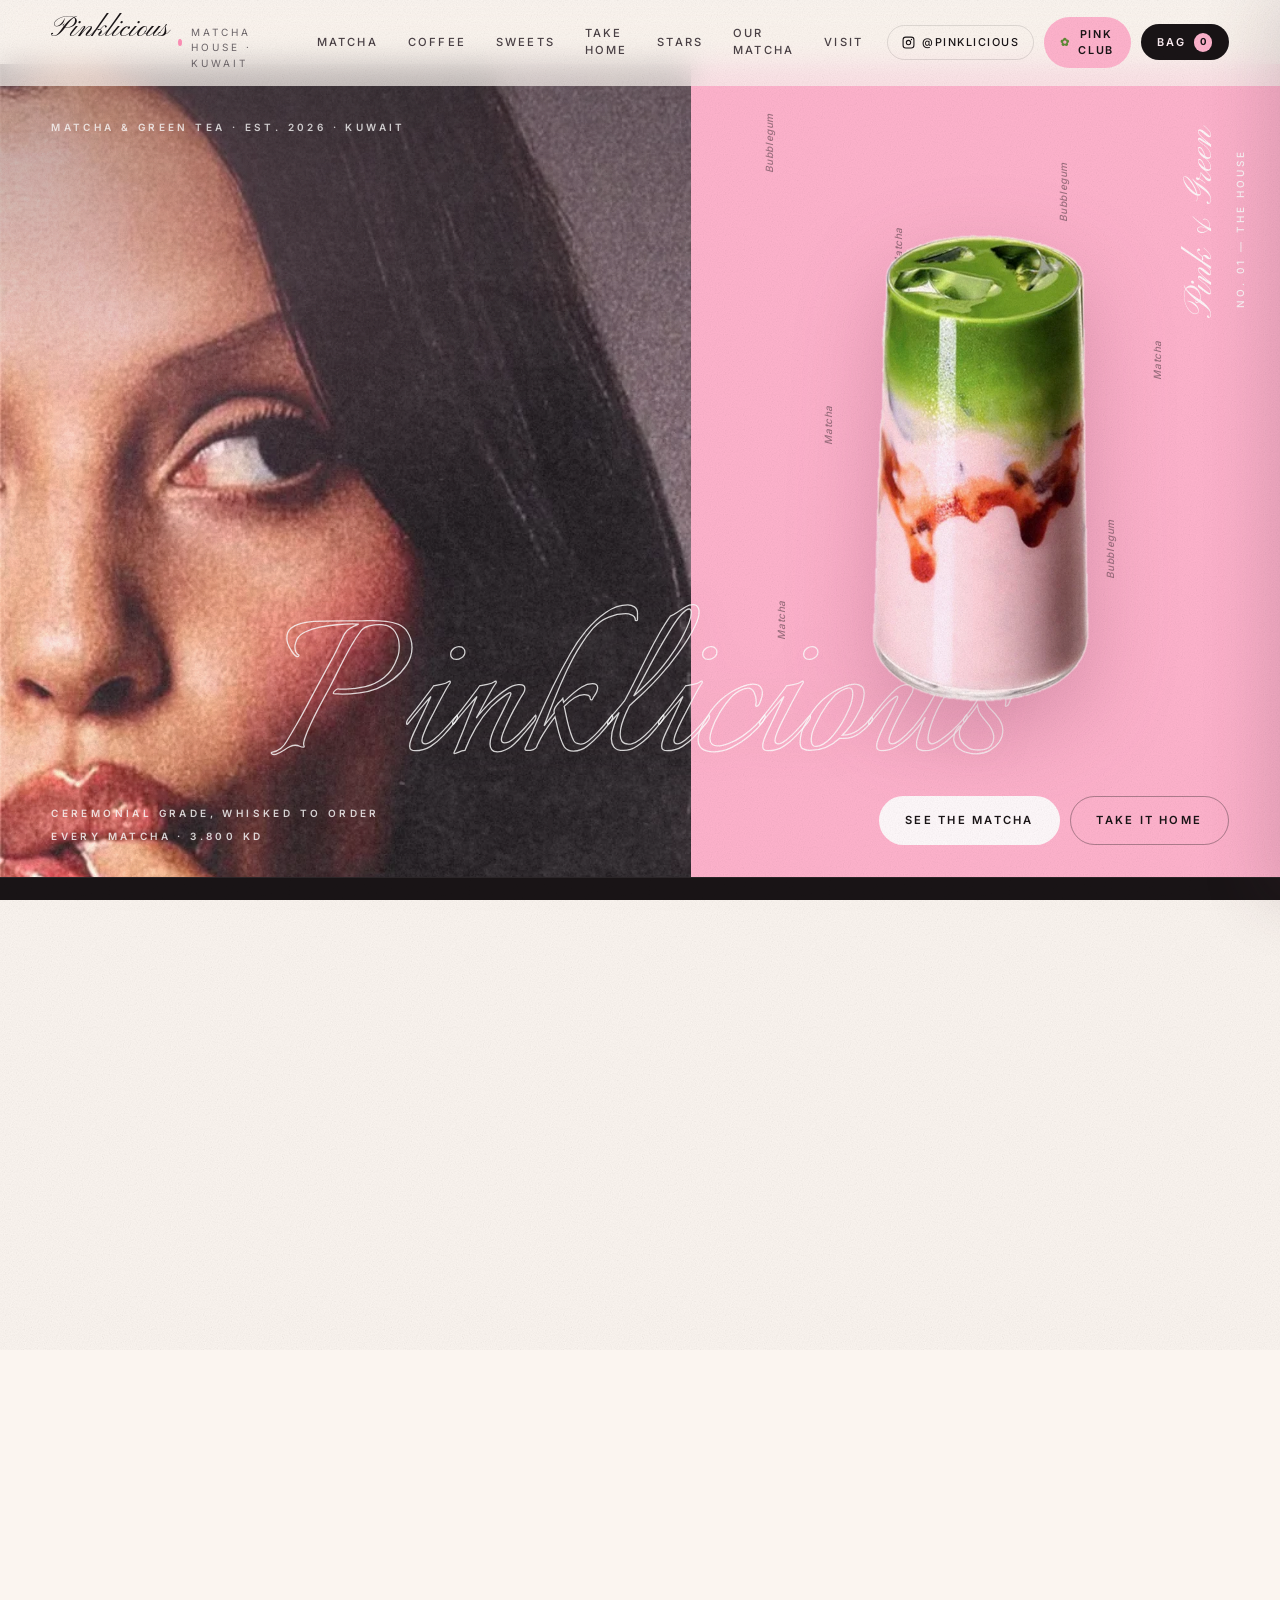
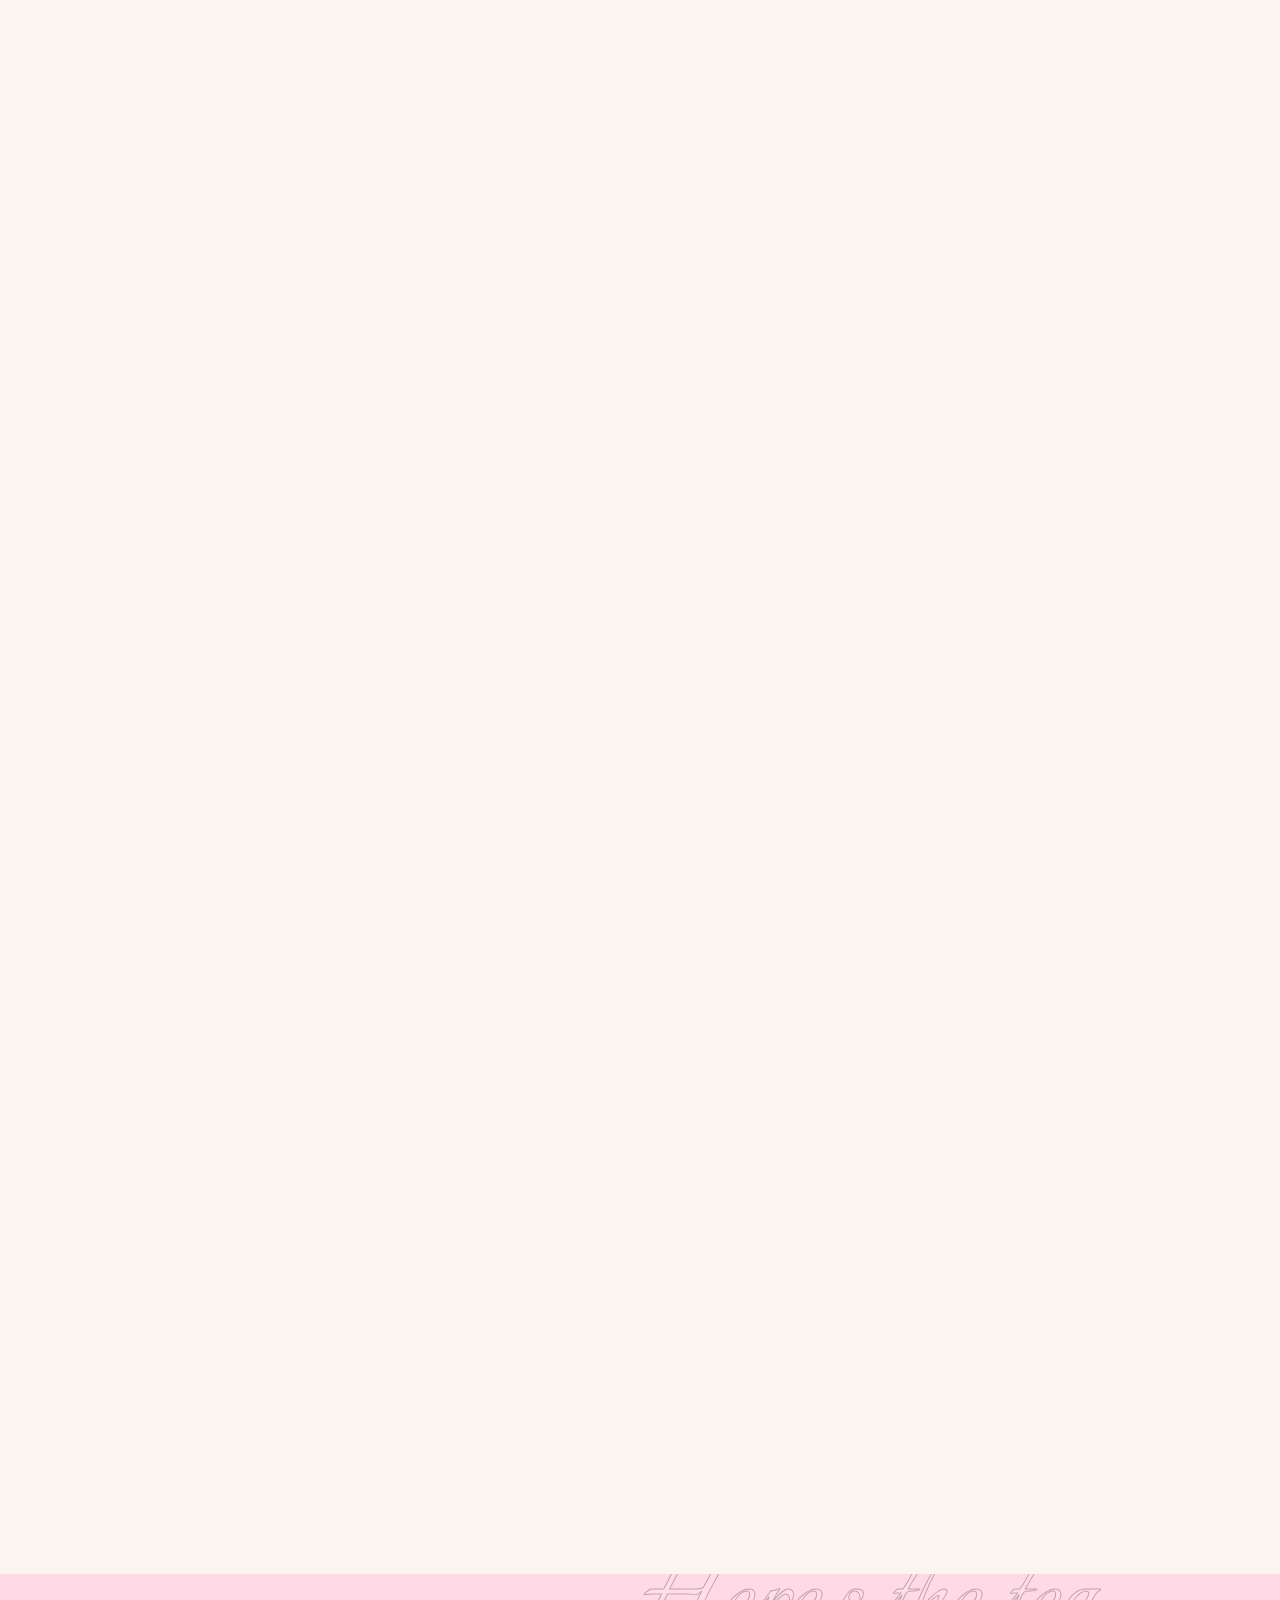
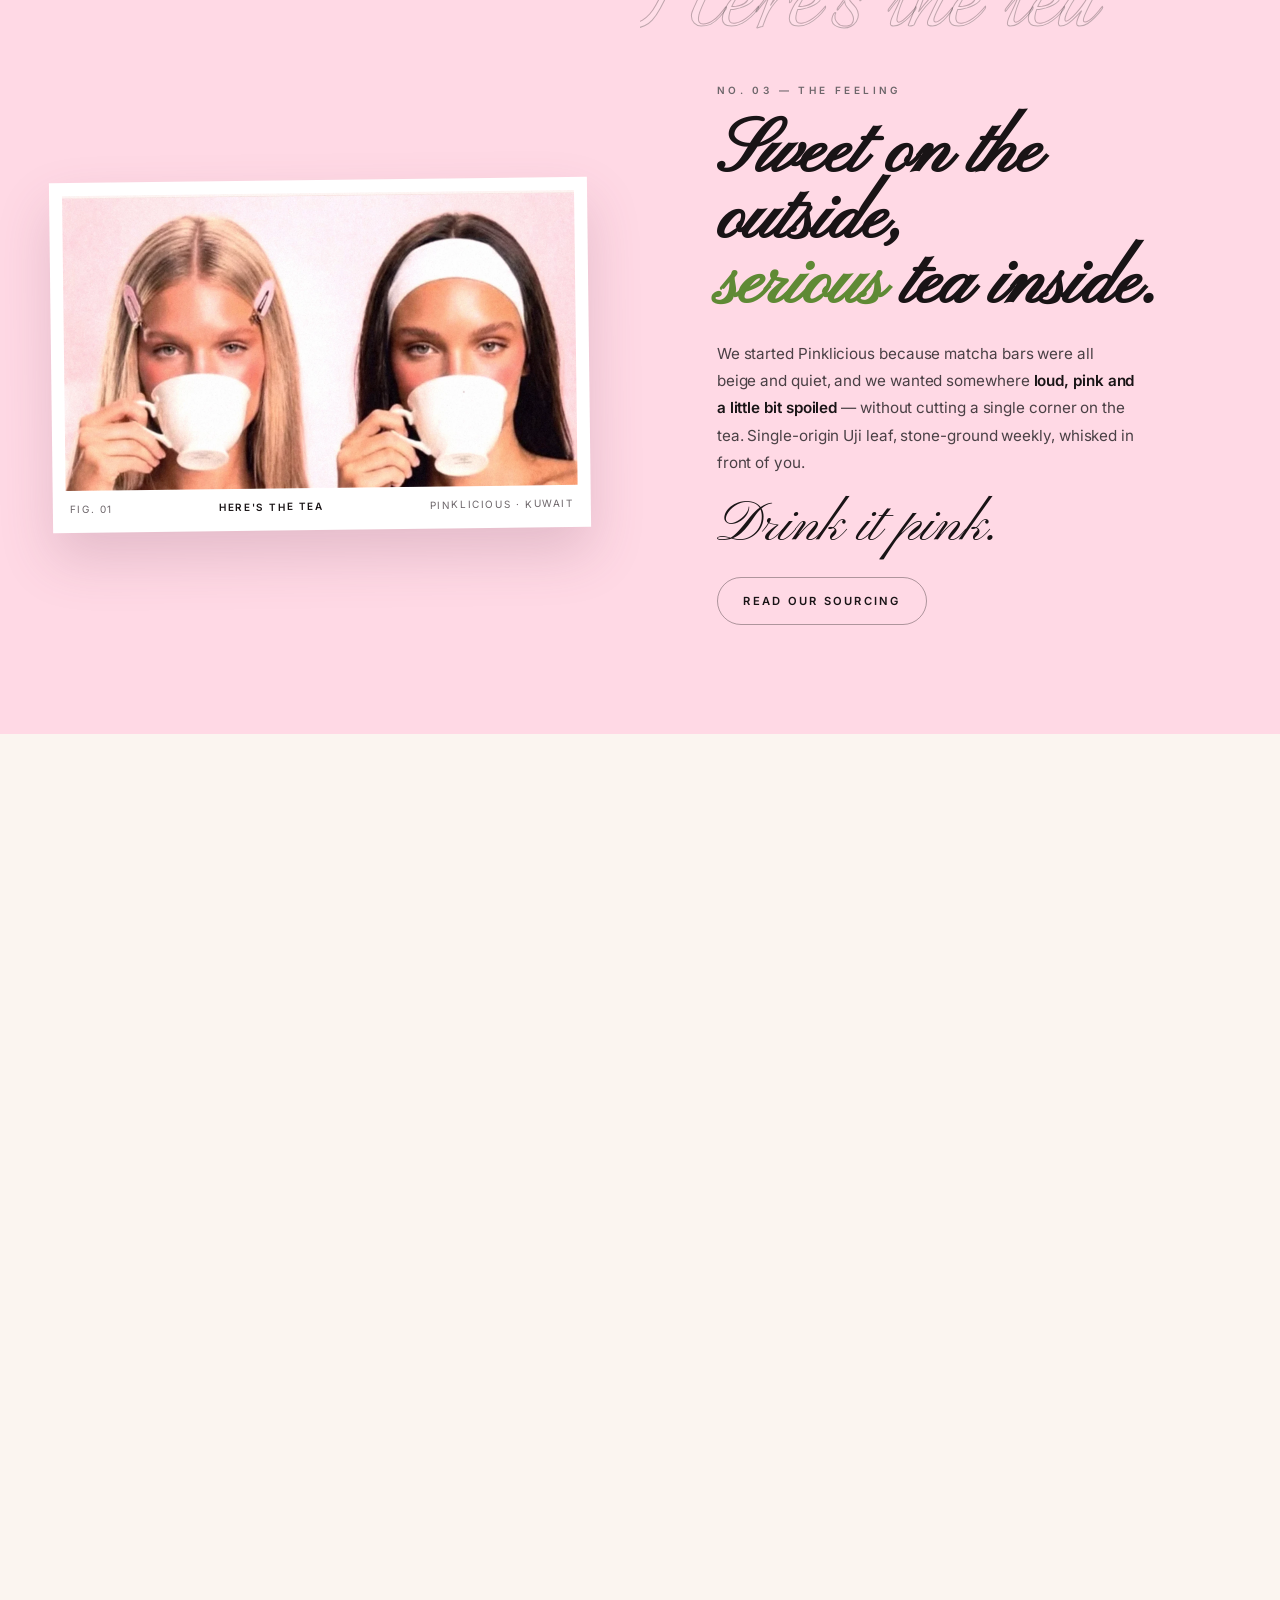
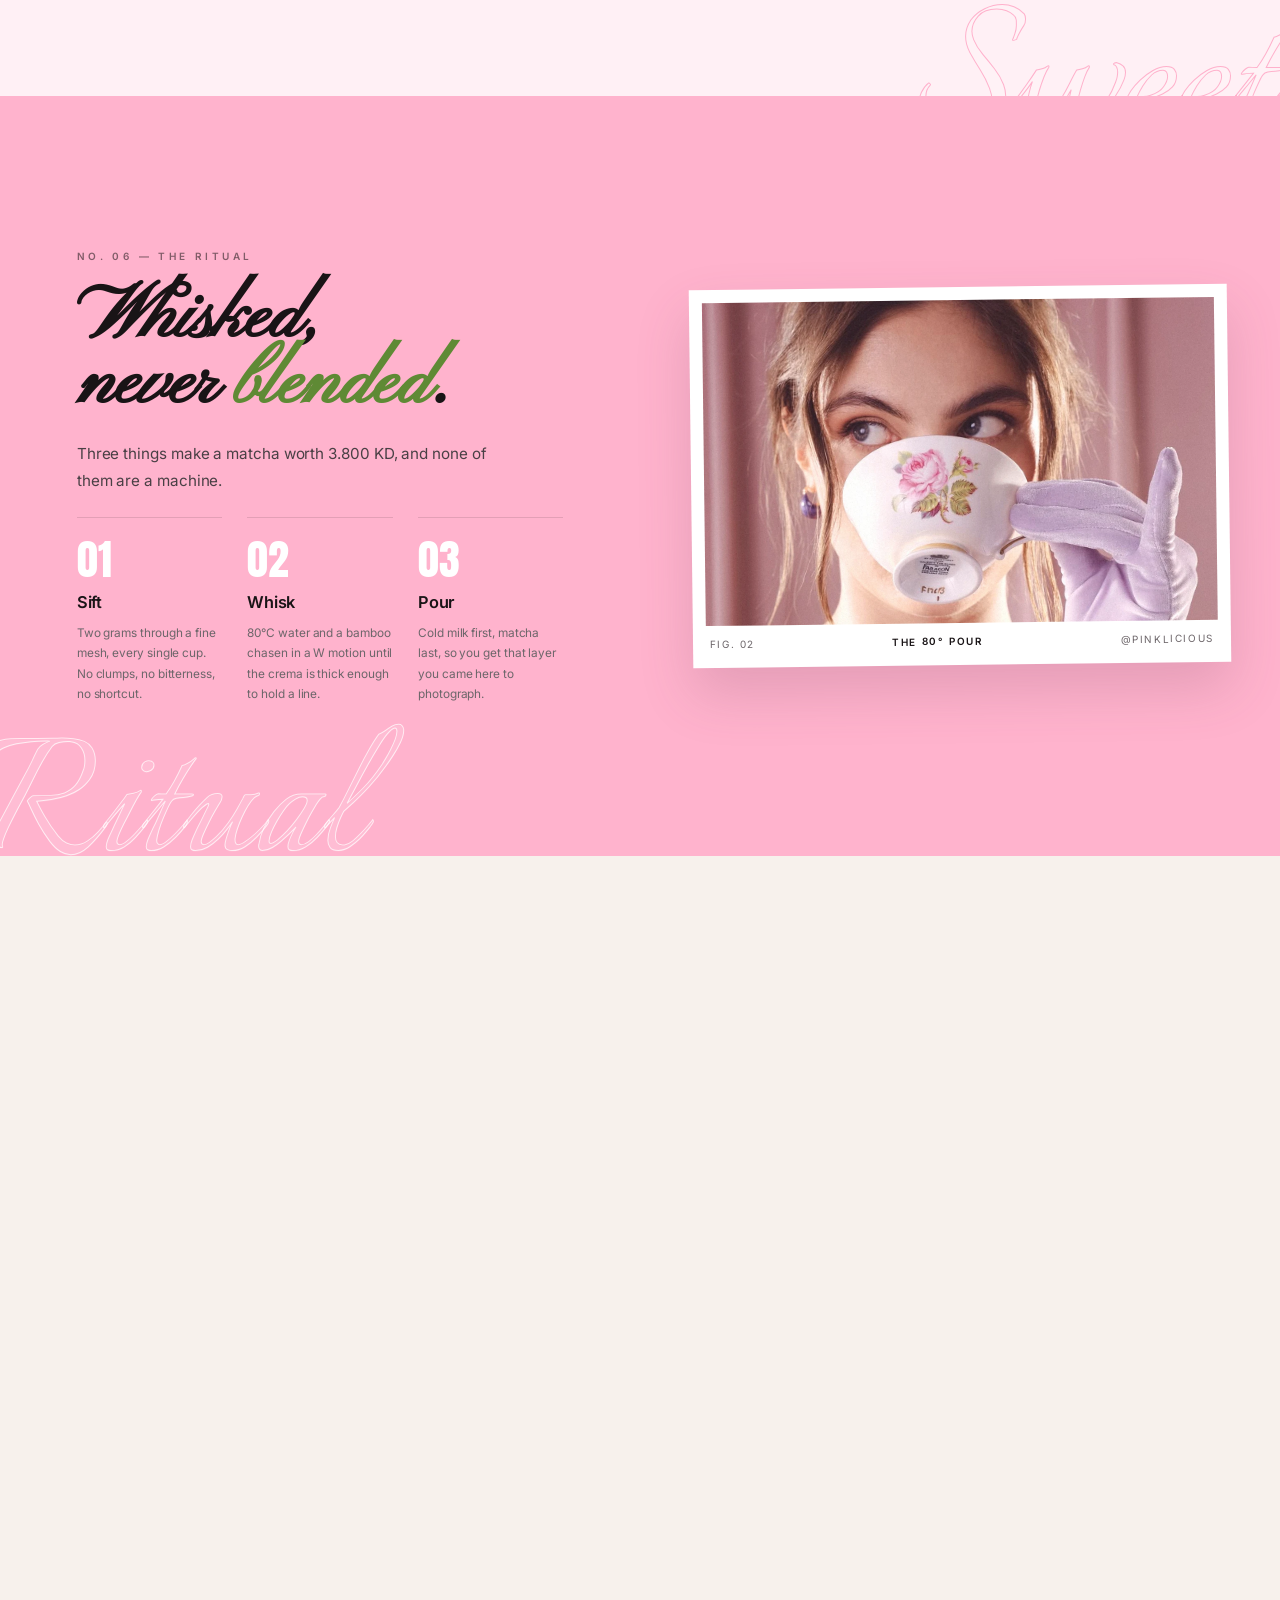
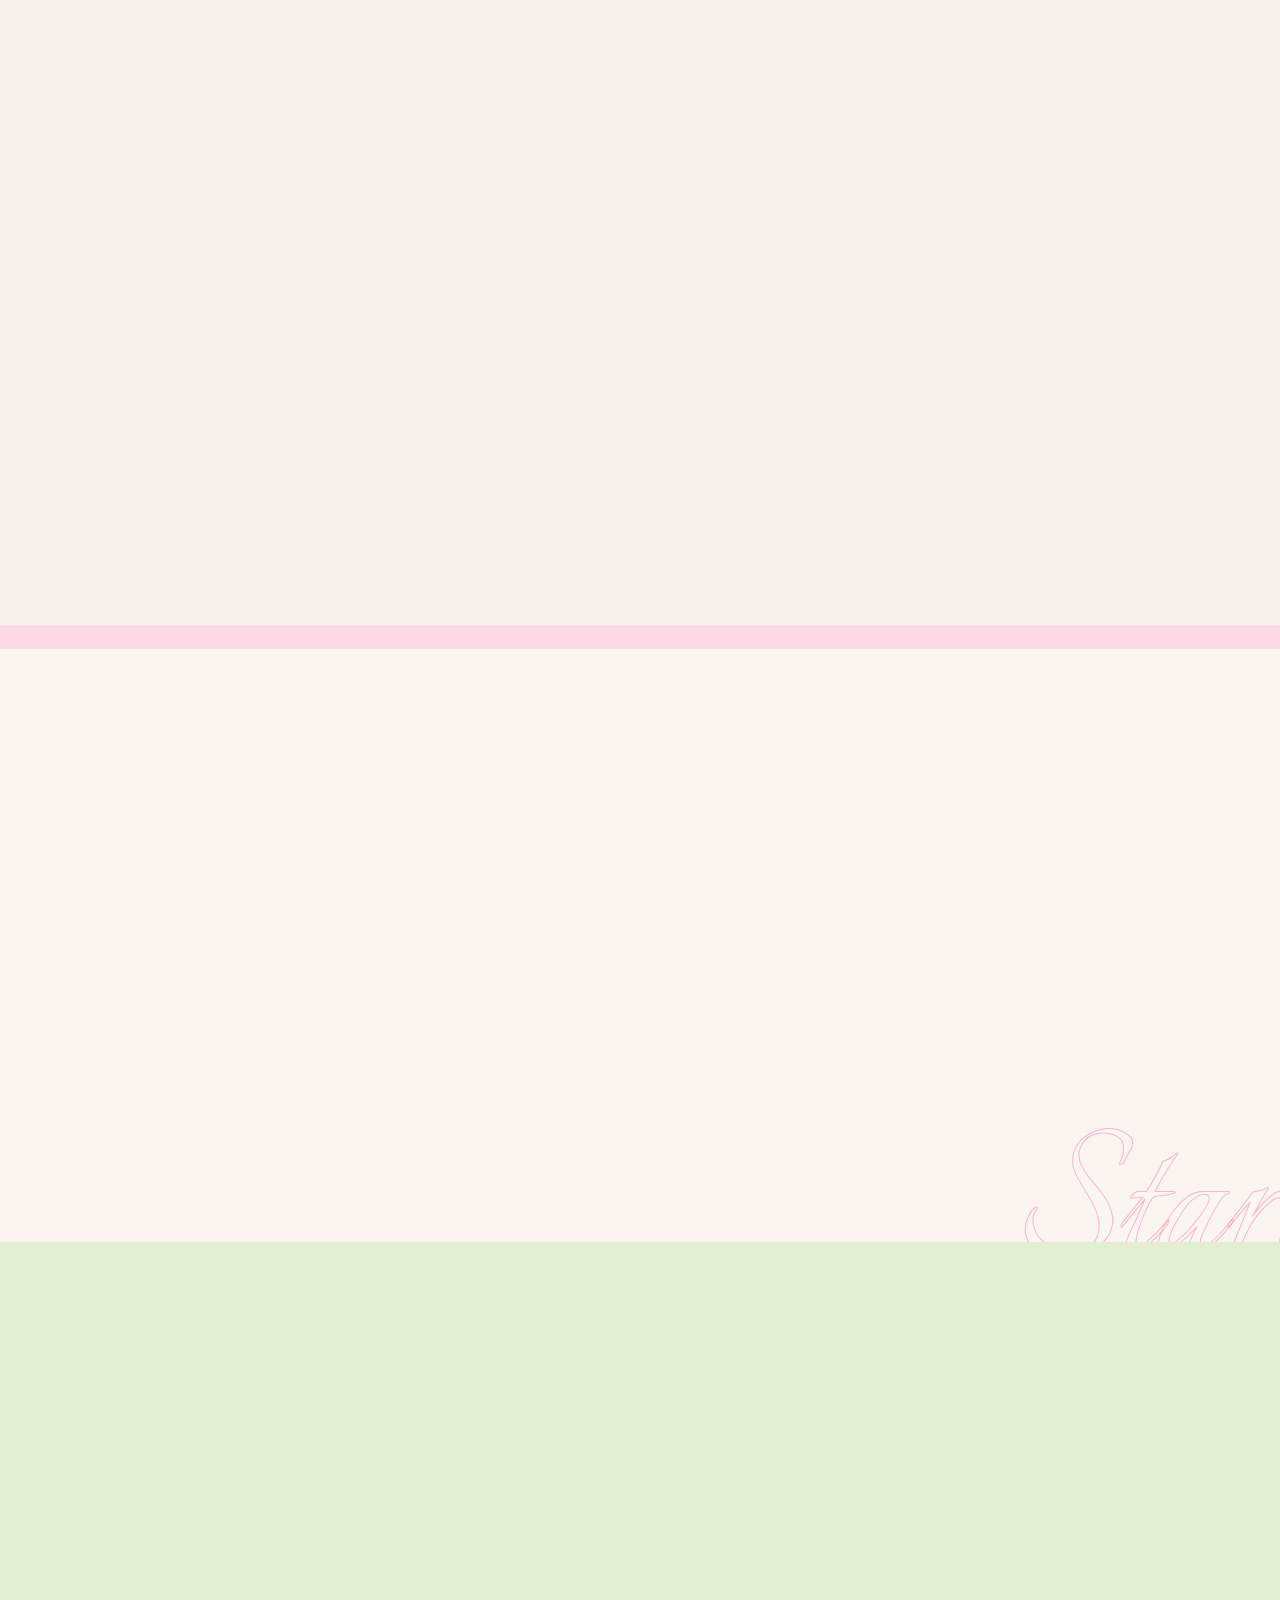
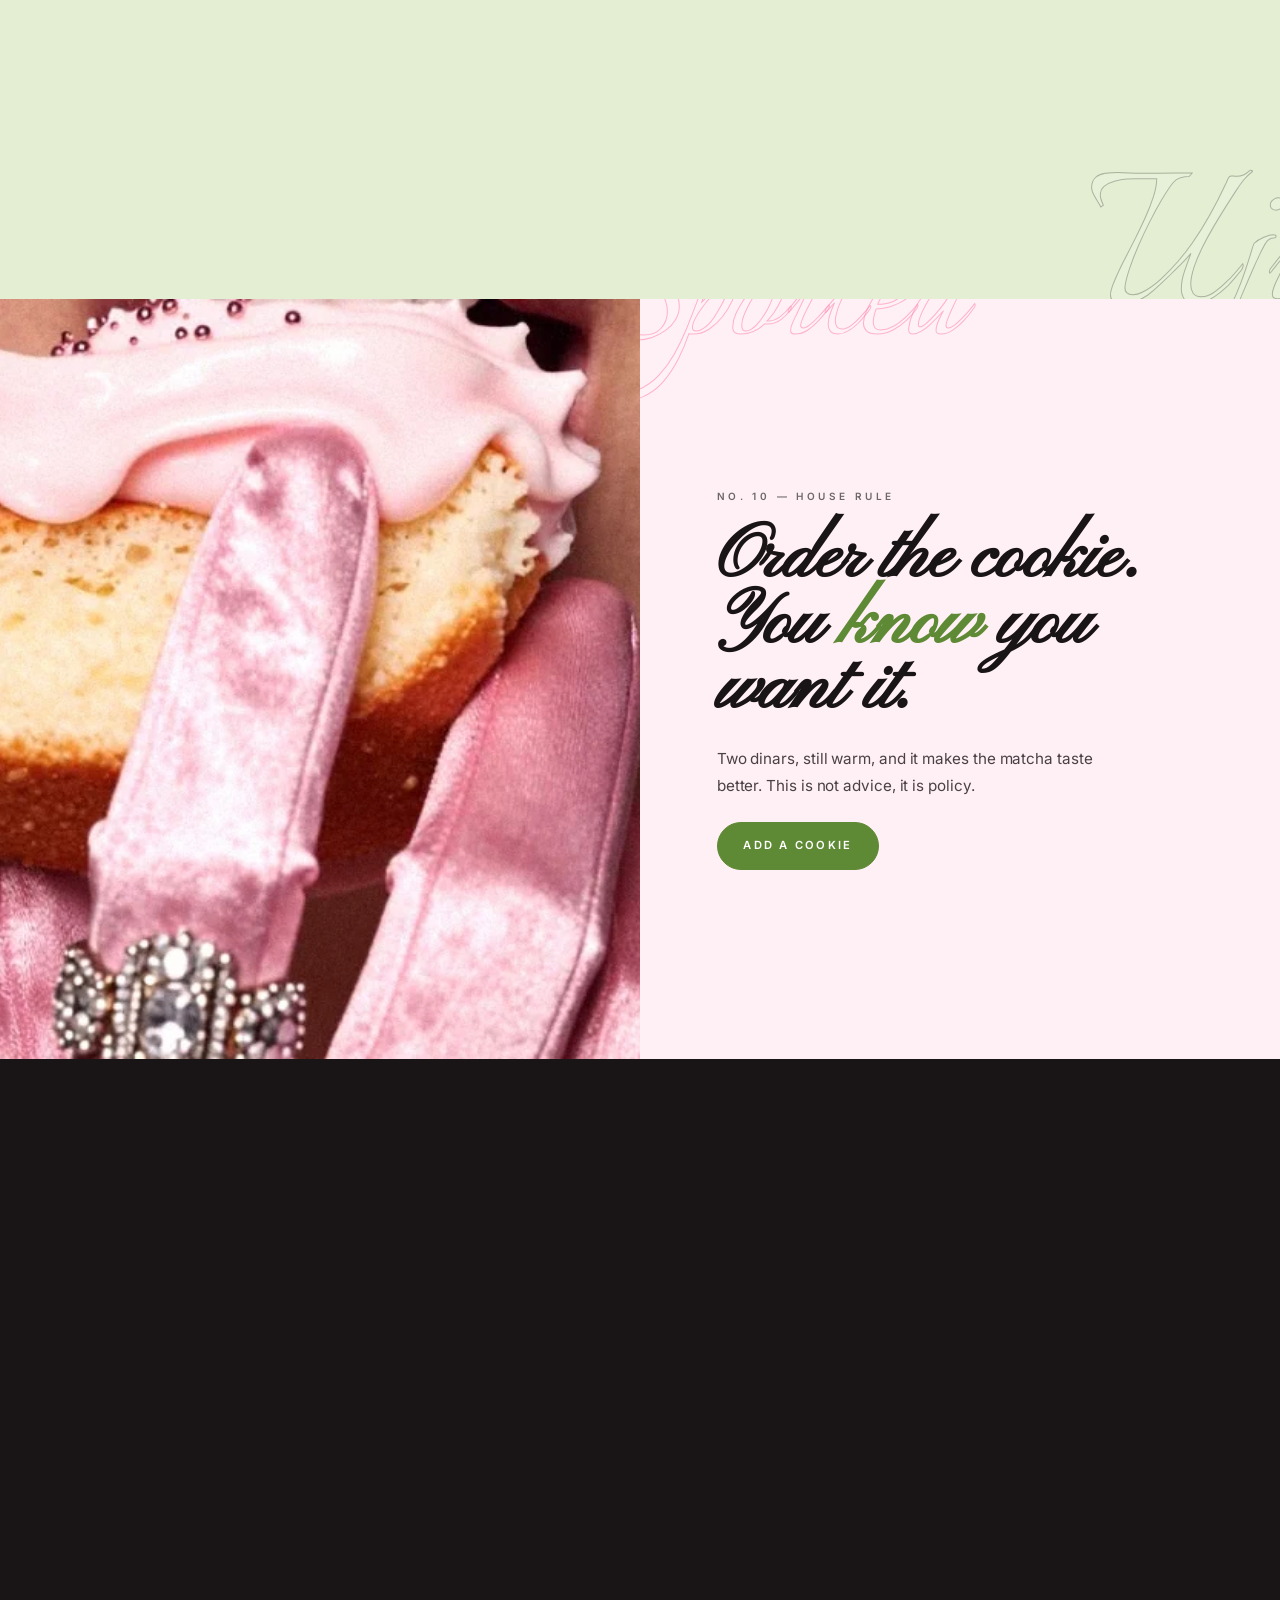
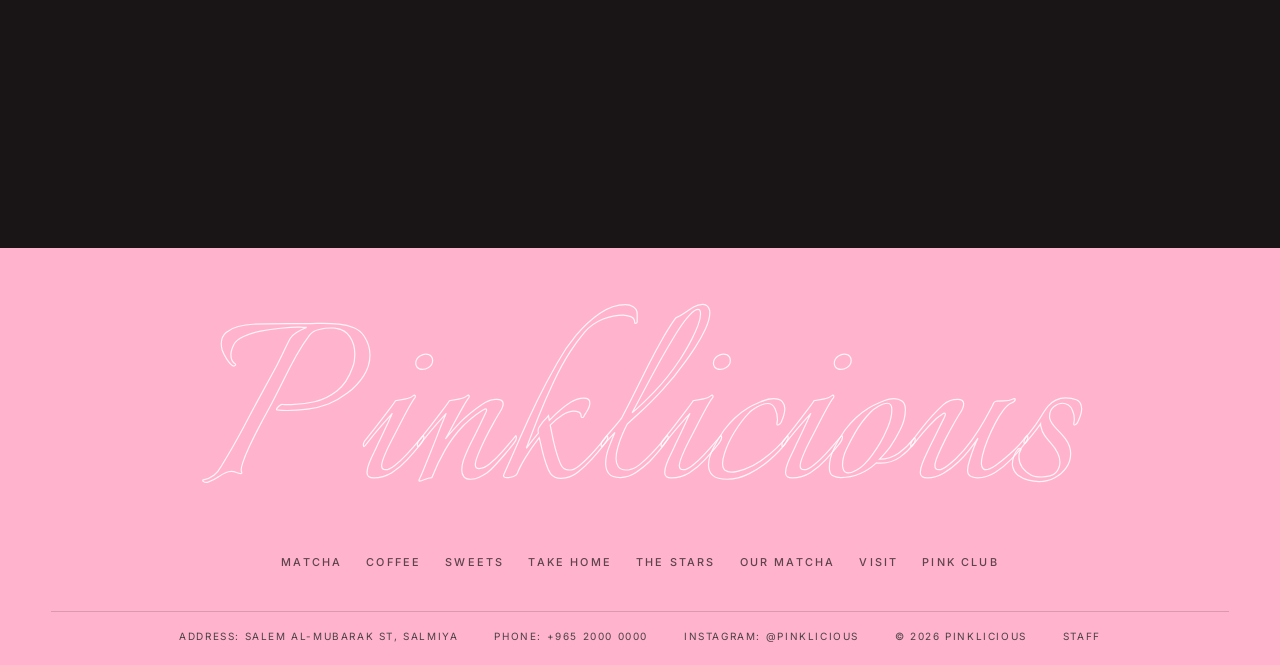
==== commit 27116ab0: "Real backend: Supabase accounts, orders and automatic stars Stars are no longer added by hand. The b" ====
--- a/index.html
+++ b/index.html
@@ -40,7 +40,7 @@
         @pinklicious
       </a>
       <button class="clubbtn" id="clubOpen" aria-haspopup="dialog">
-        <i>✿</i> Pink Club
+        <i>✿</i> <span id="clubBtnLabel">Pink Club</span>
       </button>
       <button class="cartbtn" id="cartOpen" aria-label="Open order bag">
         Bag <span class="cartbtn__n" id="cartCount">0</span>
@@ -334,13 +334,13 @@
         <p class="sec-head__no">No. 08 — The Stars</p>
         <h2 class="sec-title">Every cup earns a <em>star</em>.</h2>
       </div>
-      <p class="sec-sub">One star for every dinar you spend. The line fills as you drink, and each tier unlocks a little more. Free to join, and it never expires mid-year.</p>
+      <p class="sec-sub">One star for every dinar you spend, counted for you the moment an order goes in — there is nothing to scan and nothing to press. Your line follows your card, not your phone. Free to join, and it never expires mid-year.</p>
     </div>
 
     <div class="starcard rv rv-d1" id="starCard"></div>
 
     <div class="earn rv rv-d1">
-      <div><b>1 star</b><span>for every 1.000 KD you spend, on anything — drinks, cookies, tins.</span></div>
+      <div><b>1 star</b><span>for every 1.000 KD you spend, on anything — drinks, cookies, tins. Added automatically.</span></div>
       <div><b>Every 8th matcha</b><span>is free on the house, at any tier. We keep the count for you.</span></div>
       <div><b>Cash back in stars</b><span>from 0.5% to 5%, depending on the tier you are sitting in.</span></div>
     </div>
@@ -465,6 +465,7 @@
         <span>Phone: +965 2000 0000</span>
         <span>Instagram: <a href="https://instagram.com/pinklicious" target="_blank" rel="noopener">@pinklicious</a></span>
         <span>© 2026 Pinklicious</span>
+        <span><a href="staff.html">Staff</a></span>
       </div>
     </div>
   </div>
@@ -587,14 +588,20 @@
   <div class="cart__body" id="cartBody"></div>
   <div class="cart__foot">
     <div class="cart__line"><span>Items</span><span id="cartItems">0</span></div>
+    <div class="cart__line cart__line--stars" id="cartStars" hidden>
+      <span>Stars you will earn</span><b id="cartStarsN">0</b>
+    </div>
     <div class="cart__total"><span>Total</span><b id="cartTotal">0.000 KD</b></div>
-    <a class="btn" id="checkout" href="https://instagram.com/pinklicious" target="_blank" rel="noopener">Send order via Instagram</a>
-    <p class="cart__note">Collection at Salmiya · pay in store</p>
+    <button class="btn" id="placeOrder" type="button">Place the order</button>
+    <p class="cart__note" id="cartNote">Collection at Salmiya · pay in store</p>
   </div>
 </aside>
 
 <div class="toast" id="toast"><i>✿</i><span id="toastMsg">Added to your bag</span></div>
 
+<!-- supabase-js, self-hosted like the fonts: no CDN, no build step -->
+<script src="js/supabase.js"></script>
+<script src="js/db.js"></script>
 <script src="js/app.js"></script>
 </body>
 </html>
--- a/css/style.css
+++ b/css/style.css
@@ -762,3 +762,148 @@
   html{scroll-behavior:auto;}
   .rv{opacity:1;transform:none;}
 }
+
+/* ---------- 22. THE STARS — rewards programme ---------- */
+.stars{background:var(--cream);}
+.stars .watermark{z-index:1;}
+
+/* --- member card --- */
+.starcard{
+  position:relative;z-index:5;border:1px solid var(--line-soft);border-radius:16px;
+  overflow:hidden;background:var(--paper);box-shadow:0 22px 48px rgba(120,70,95,.1);
+  max-width:920px;margin-inline:auto;
+}
+.starcard__top{
+  background:var(--ink);color:var(--petal);
+  padding:1.1rem clamp(1.1rem,2.5vw,1.75rem);
+  display:flex;align-items:center;gap:.9rem;flex-wrap:wrap;
+}
+.avatar{
+  width:46px;height:46px;border-radius:50%;flex:none;display:grid;place-items:center;
+  background:var(--bubblegum);color:var(--ink);
+  font-family:var(--display);font-size:1.5rem;line-height:1;padding-bottom:.15rem;
+}
+.hello{margin-right:auto;}
+.hello span{
+  display:block;font-size:var(--micro);letter-spacing:.28em;text-transform:uppercase;
+  color:rgba(251,245,240,.6);
+}
+.hello b{font-size:1.15rem;font-weight:600;letter-spacing:-.01em;}
+.freepill{
+  display:inline-flex;align-items:center;gap:.45rem;
+  background:var(--bubblegum-hot);color:var(--ink);
+  padding:.5rem .85rem;border-radius:100px;
+  font-size:.72rem;font-weight:700;letter-spacing:.04em;font-variant-numeric:tabular-nums;
+}
+.freepill svg{width:14px;height:14px;}
+.kwt{
+  display:inline-flex;align-items:center;gap:.45rem;
+  font-size:.68rem;font-weight:600;letter-spacing:.16em;color:rgba(251,245,240,.75);
+}
+.kwt svg{width:20px;height:auto;flex:none;border-radius:2px;
+  box-shadow:0 0 0 1px rgba(251,245,240,.25);}
+
+.starcard__body{padding:clamp(1.5rem,3.5vw,2.5rem);text-align:center;}
+.tierbadge{
+  display:inline-block;padding:.4rem 1.35rem;border-radius:100px;
+  font-size:.7rem;font-weight:700;letter-spacing:.18em;text-transform:uppercase;
+  color:#3a3236;box-shadow:inset 0 1px 0 rgba(255,255,255,.7),0 2px 6px rgba(0,0,0,.12);
+}
+.tier--start{background:var(--line);color:var(--smoke);box-shadow:none;}
+.tier--bronze{background:linear-gradient(135deg,#e8b98d,#b9713c 55%,#eec49c);}
+.tier--silver{background:linear-gradient(135deg,#eeeef0,#9a9aa2 55%,#f2f2f4);}
+.tier--gold{background:linear-gradient(135deg,#f6dd93,#c9a227 55%,#f9e9ad);}
+.tier--platinum{background:linear-gradient(135deg,#e4eaef,#8d99a6 55%,#f0f4f7);}
+
+.starcount{
+  display:flex;align-items:center;justify-content:center;gap:.65rem;
+  margin:.85rem 0 .3rem;
+}
+.starcount b{
+  font-family:var(--heavy);font-size:clamp(3rem,7vw,4.5rem);line-height:.9;
+  letter-spacing:-.02em;font-variant-numeric:tabular-nums;
+}
+.starcount svg{width:clamp(26px,4vw,38px);height:auto;}
+.pending{
+  font-size:.78rem;color:var(--matcha-deep);font-weight:600;min-height:1.2rem;
+}
+
+.rail{display:flex;gap:5px;margin:1.5rem 0 .55rem;}
+.railseg{
+  flex:1;height:9px;border-radius:100px;background:rgba(25,20,22,.09);overflow:hidden;
+}
+.railseg i{display:block;height:100%;width:0;border-radius:100px;transition:width .7s var(--ease);}
+.railseg--bronze i{background:linear-gradient(90deg,#e8b98d,#b9713c);}
+.railseg--silver i{background:linear-gradient(90deg,#eeeef0,#9a9aa2);}
+.railseg--gold i{background:linear-gradient(90deg,#f6dd93,#c9a227);}
+.railseg--platinum i{background:linear-gradient(90deg,#e4eaef,#8d99a6);}
+.railmarks{
+  display:flex;justify-content:space-between;
+  font-size:var(--micro);letter-spacing:.14em;color:var(--smoke);
+  font-variant-numeric:tabular-nums;
+}
+.starnote{font-size:.85rem;color:var(--ink-soft);margin-top:1.1rem;line-height:1.6;}
+.starnote b{color:var(--ink);font-weight:600;}
+.stardemo{
+  display:flex;gap:.5rem;justify-content:center;flex-wrap:wrap;
+  margin-top:1.4rem;padding-top:1.3rem;border-top:1px solid var(--line-soft);
+}
+.stardemo button{
+  padding:.6rem 1.05rem;border-radius:100px;border:1px solid var(--line);
+  font-size:.64rem;font-weight:600;letter-spacing:.14em;text-transform:uppercase;
+  transition:.25s var(--ease);
+}
+.stardemo button:hover{background:var(--ink);border-color:var(--ink);color:var(--petal);}
+.stardemo .is-key{background:var(--matcha-deep);border-color:var(--matcha-deep);color:#fff;}
+.stardemo .is-key:hover{background:var(--ink);border-color:var(--ink);}
+.demolabel{
+  font-size:var(--micro);letter-spacing:.2em;text-transform:uppercase;
+  color:var(--smoke-pale);margin-top:.9rem;
+}
+
+/* --- how it works --- */
+.earn{
+  display:grid;grid-template-columns:repeat(3,1fr);gap:1px;background:var(--line-soft);
+  border:1px solid var(--line-soft);max-width:920px;margin:1px auto 0;
+}
+.earn div{background:var(--paper);padding:1.15rem 1.35rem;}
+.earn b{
+  display:block;font-family:var(--black);font-size:1rem;margin-bottom:.3rem;
+  font-variant-numeric:tabular-nums;
+}
+.earn span{font-size:.75rem;color:var(--smoke);line-height:1.55;}
+
+/* --- tier ladder --- */
+.ladder{position:relative;margin-top:clamp(3rem,6vw,4.5rem);display:grid;gap:0;}
+.ladder::before{
+  content:'';position:absolute;left:75px;top:22px;bottom:34px;width:2px;
+  background:repeating-linear-gradient(180deg,var(--line) 0 6px,transparent 6px 12px);
+}
+.rung{
+  display:grid;grid-template-columns:150px 1fr;gap:clamp(1.25rem,3vw,2.5rem);
+  padding:1.5rem 0;border-bottom:1px solid var(--line-soft);position:relative;
+}
+.rung:last-child{border-bottom:0;}
+.rung__side{position:relative;z-index:2;display:flex;justify-content:center;align-items:flex-start;}
+.rung__at{font-family:var(--heavy);font-size:1.6rem;line-height:1;font-variant-numeric:tabular-nums;}
+.rung__at small{
+  font-family:var(--sans);font-size:var(--micro);font-weight:600;letter-spacing:.2em;
+  text-transform:uppercase;color:var(--smoke);margin-left:.4rem;
+}
+.rung__list{display:grid;gap:.55rem;margin-top:.9rem;}
+.rung__list li{display:flex;gap:.6rem;font-size:.85rem;color:var(--ink-soft);line-height:1.5;}
+.rung__list svg{width:13px;height:13px;flex:none;margin-top:.25rem;}
+.rung--first{border-top:1px solid var(--line-soft);}
+.rung__intro{
+  font-size:.85rem;color:var(--smoke);font-style:italic;
+}
+
+@media (max-width:760px){
+  .earn{grid-template-columns:1fr;}
+  .ladder::before{display:none;}
+  .rung{grid-template-columns:1fr;gap:.85rem;}
+  .rung__side{justify-content:flex-start;}
+  .starcard__top{gap:.6rem;}
+  .hello b{font-size:1rem;}
+  .kwt{display:none;}
+}
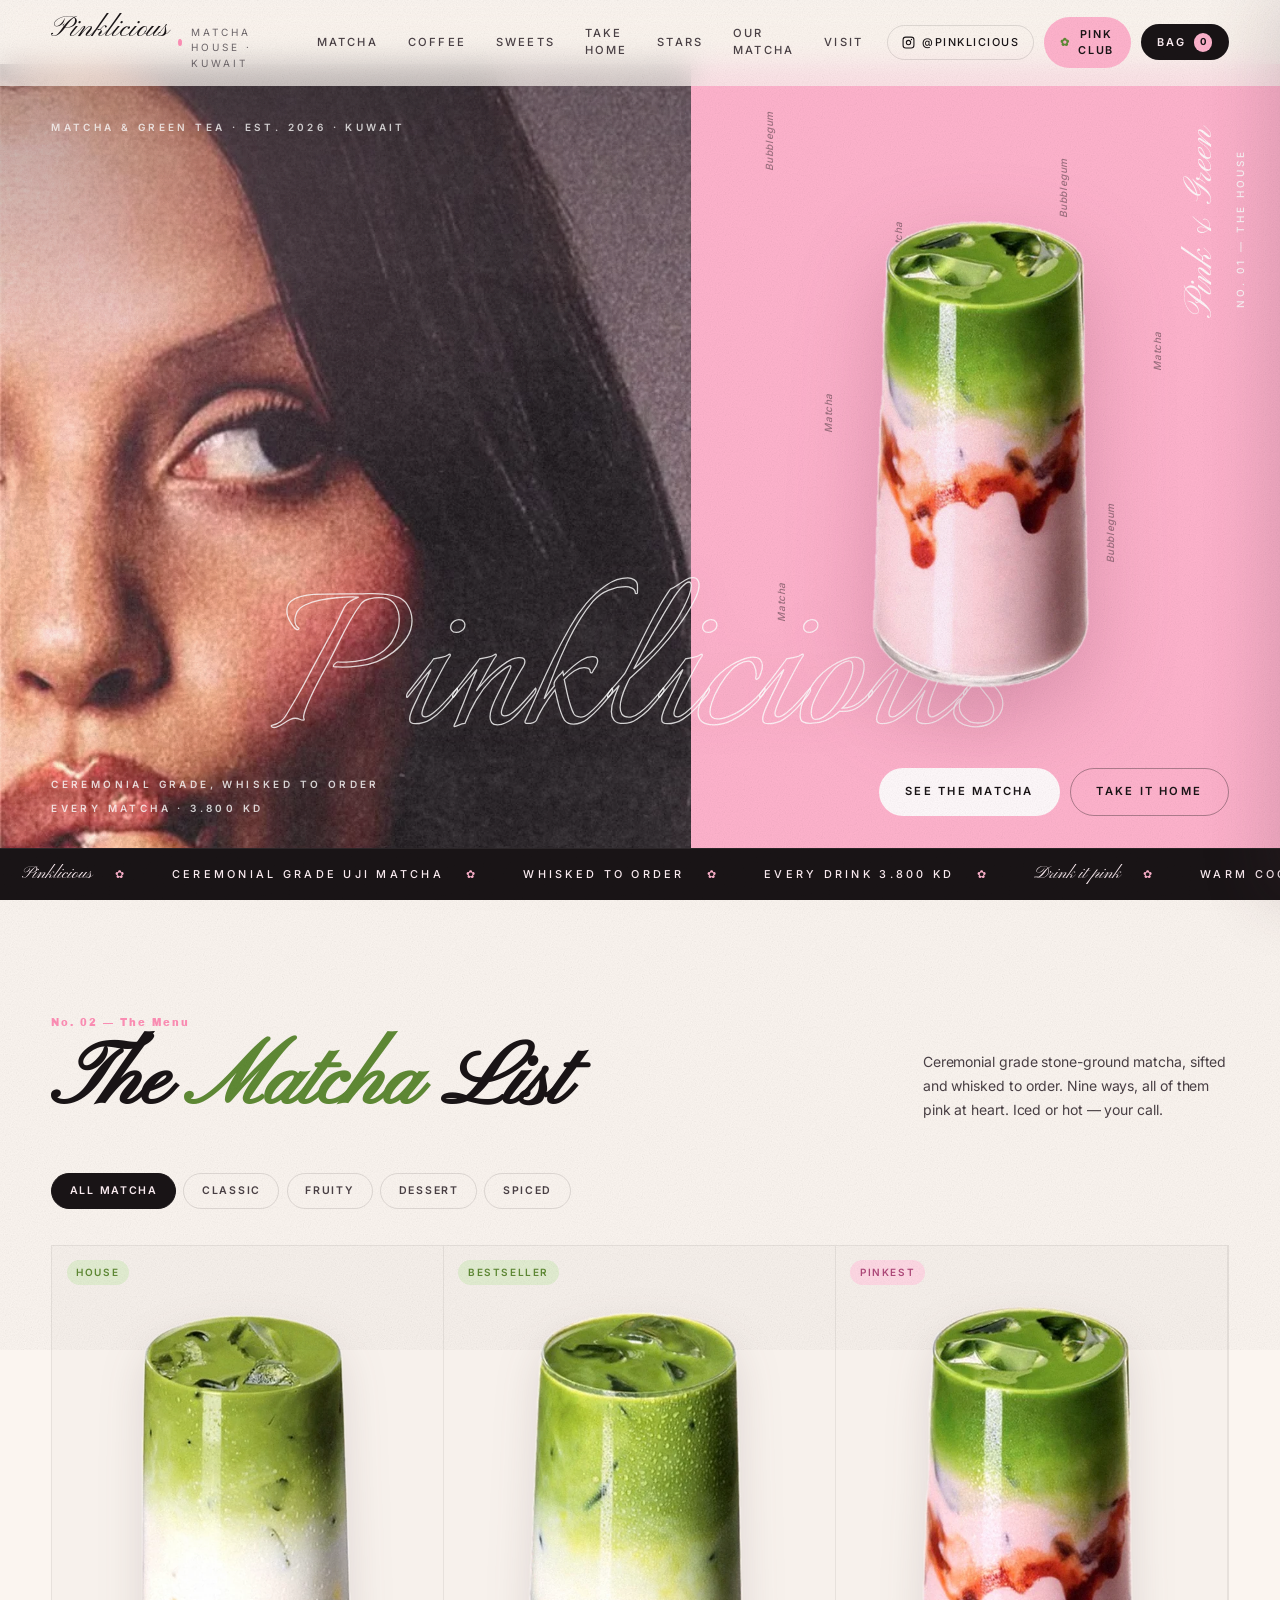
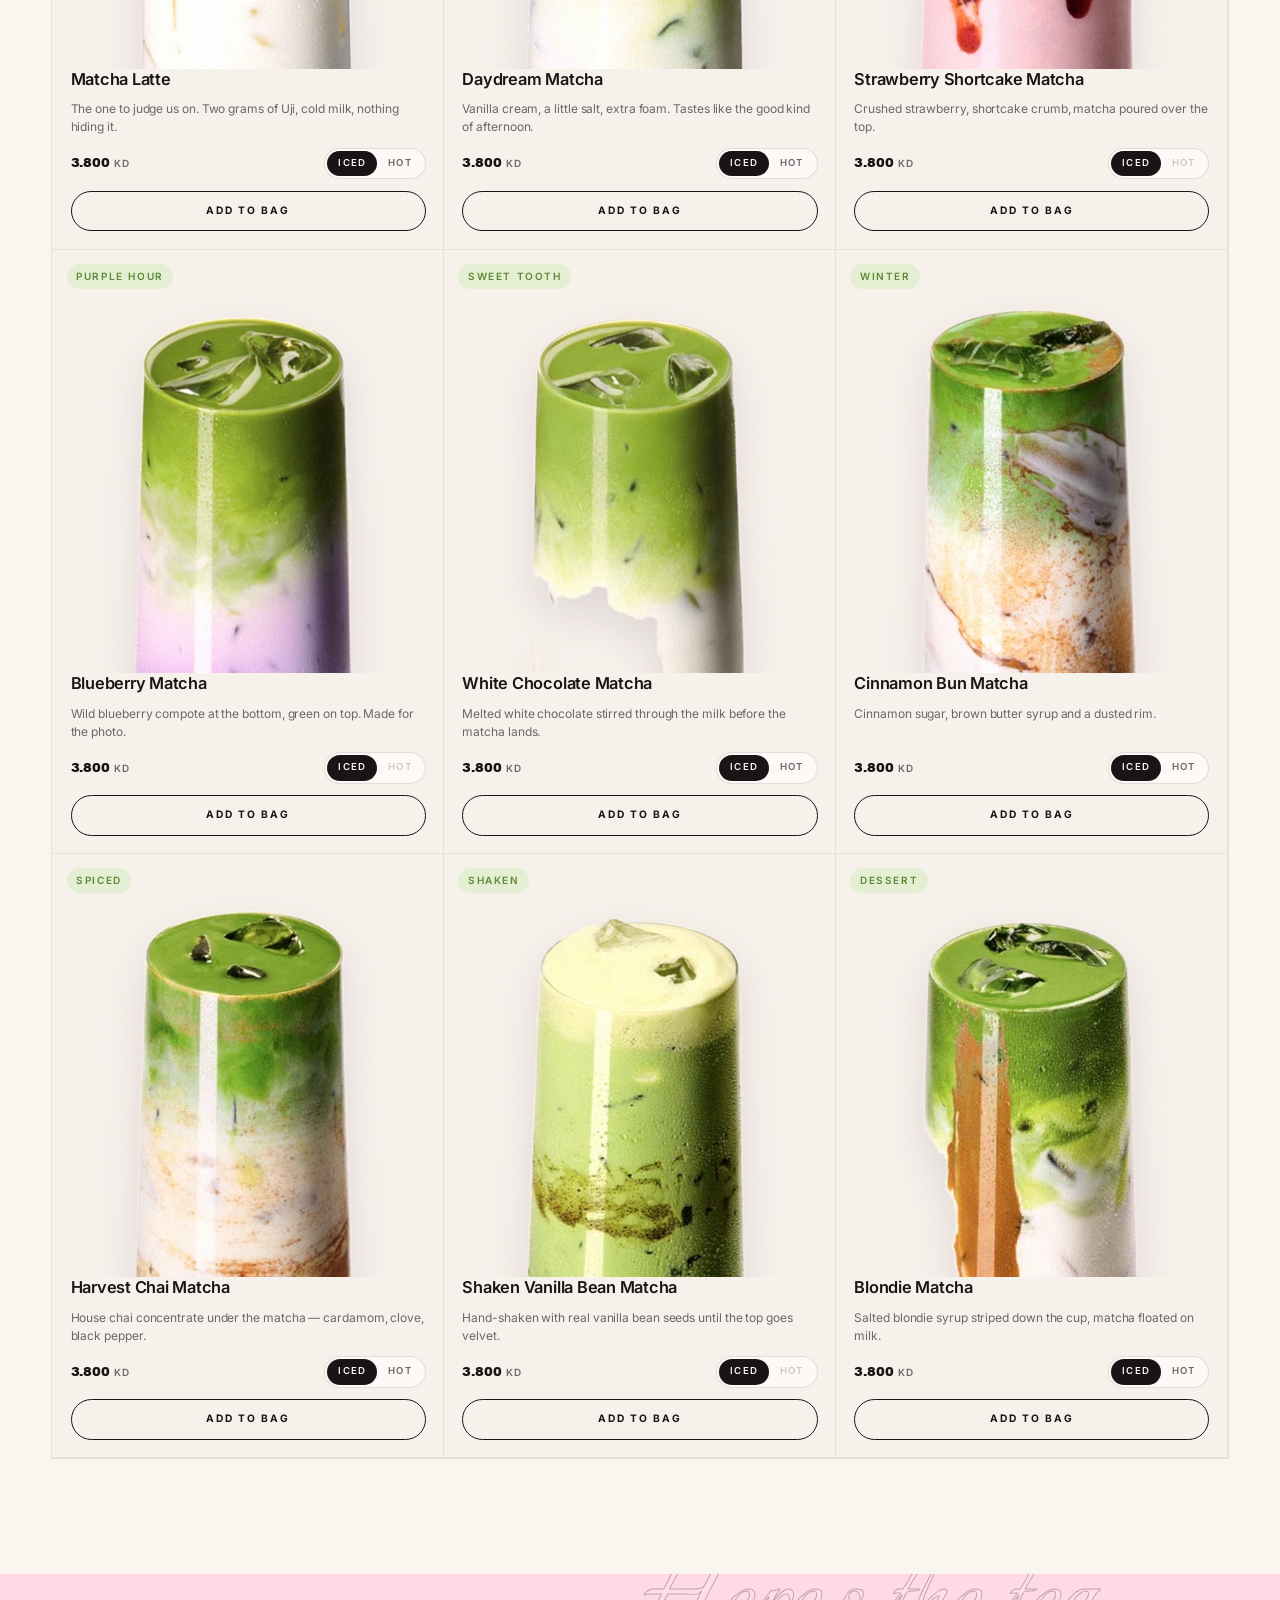
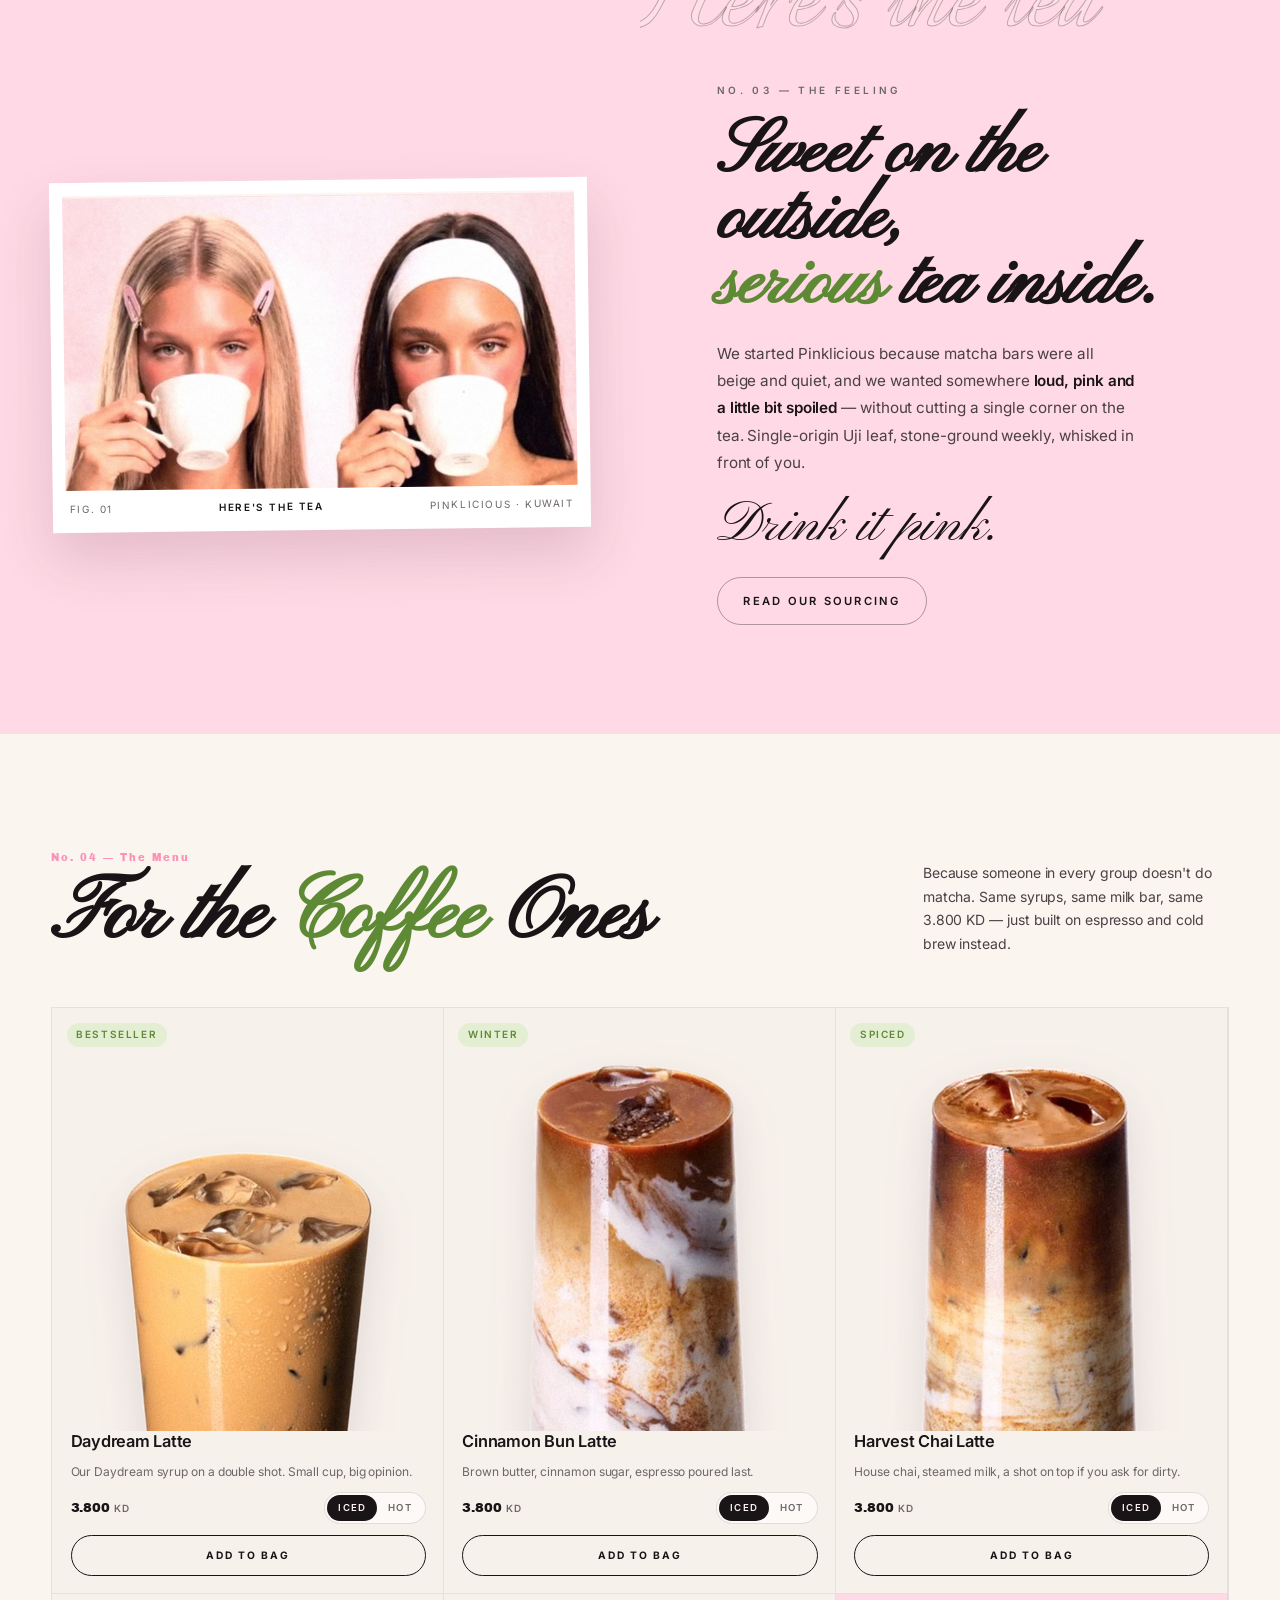
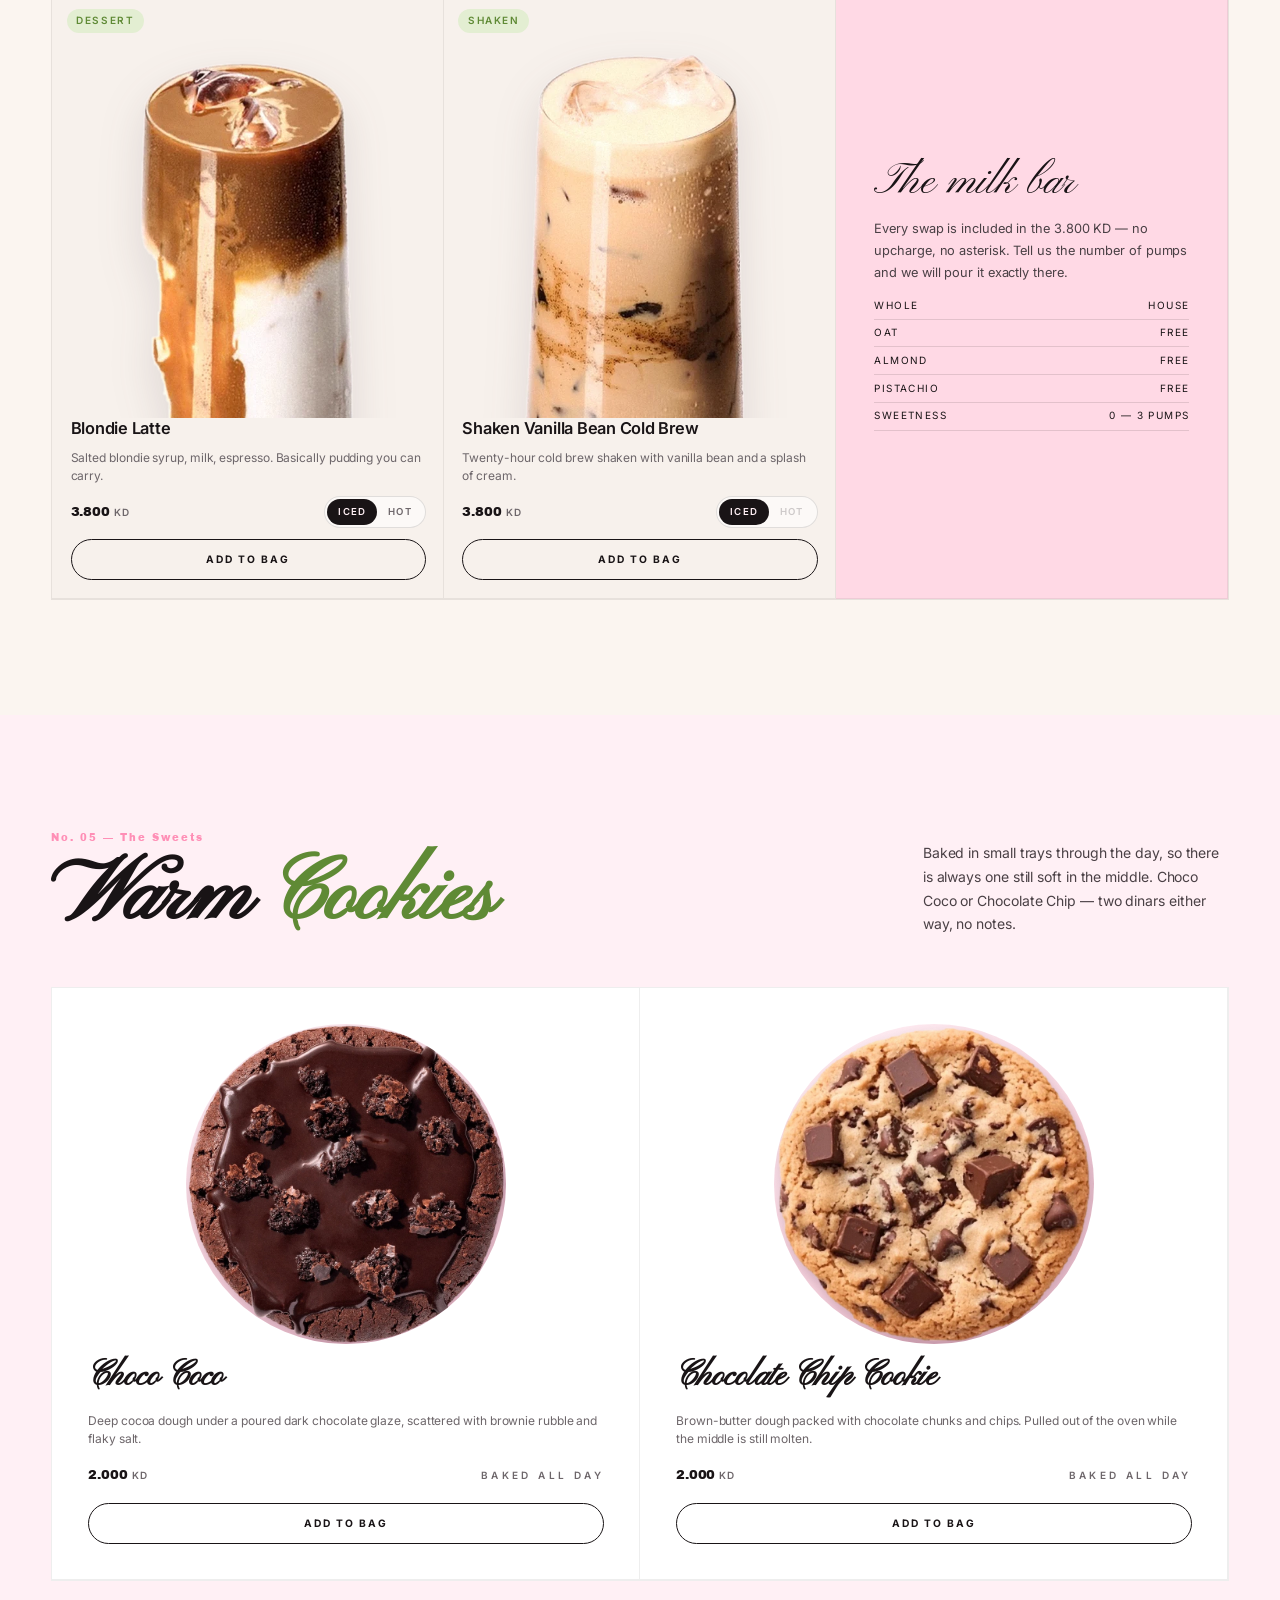
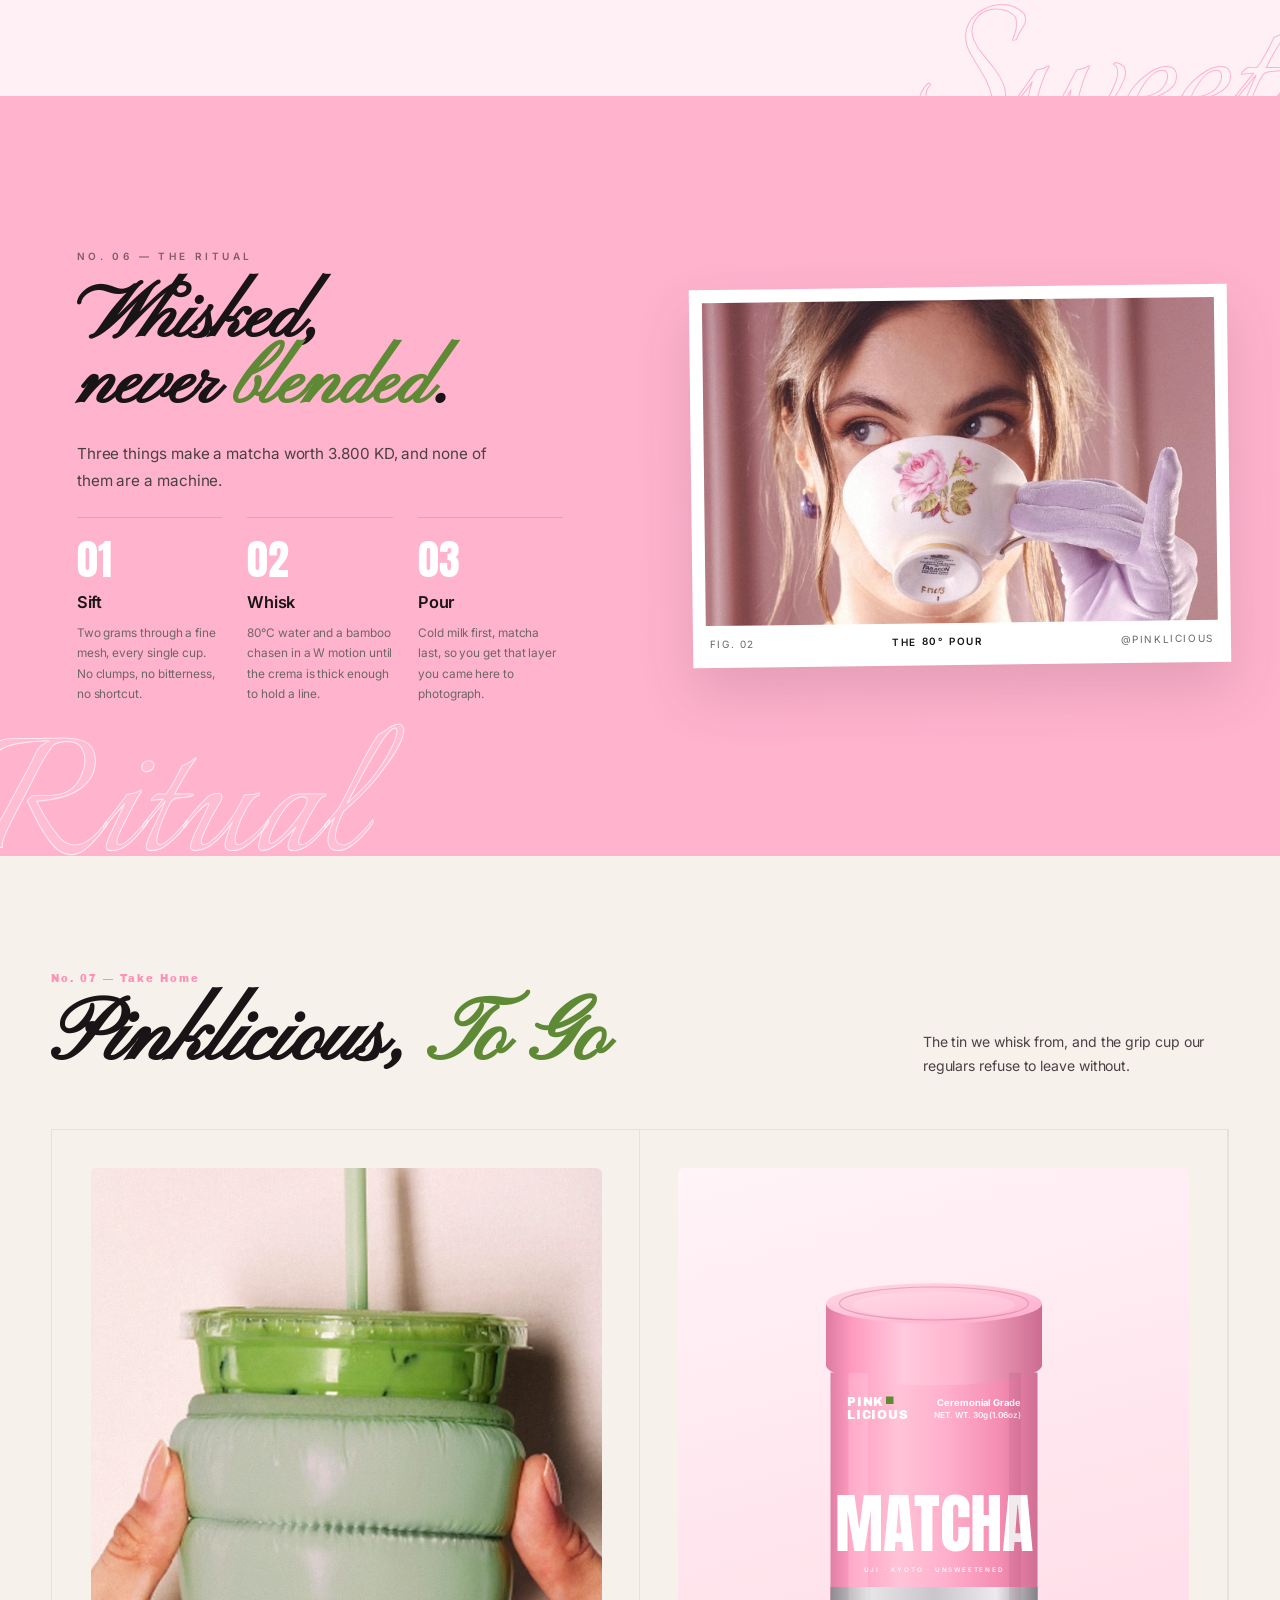
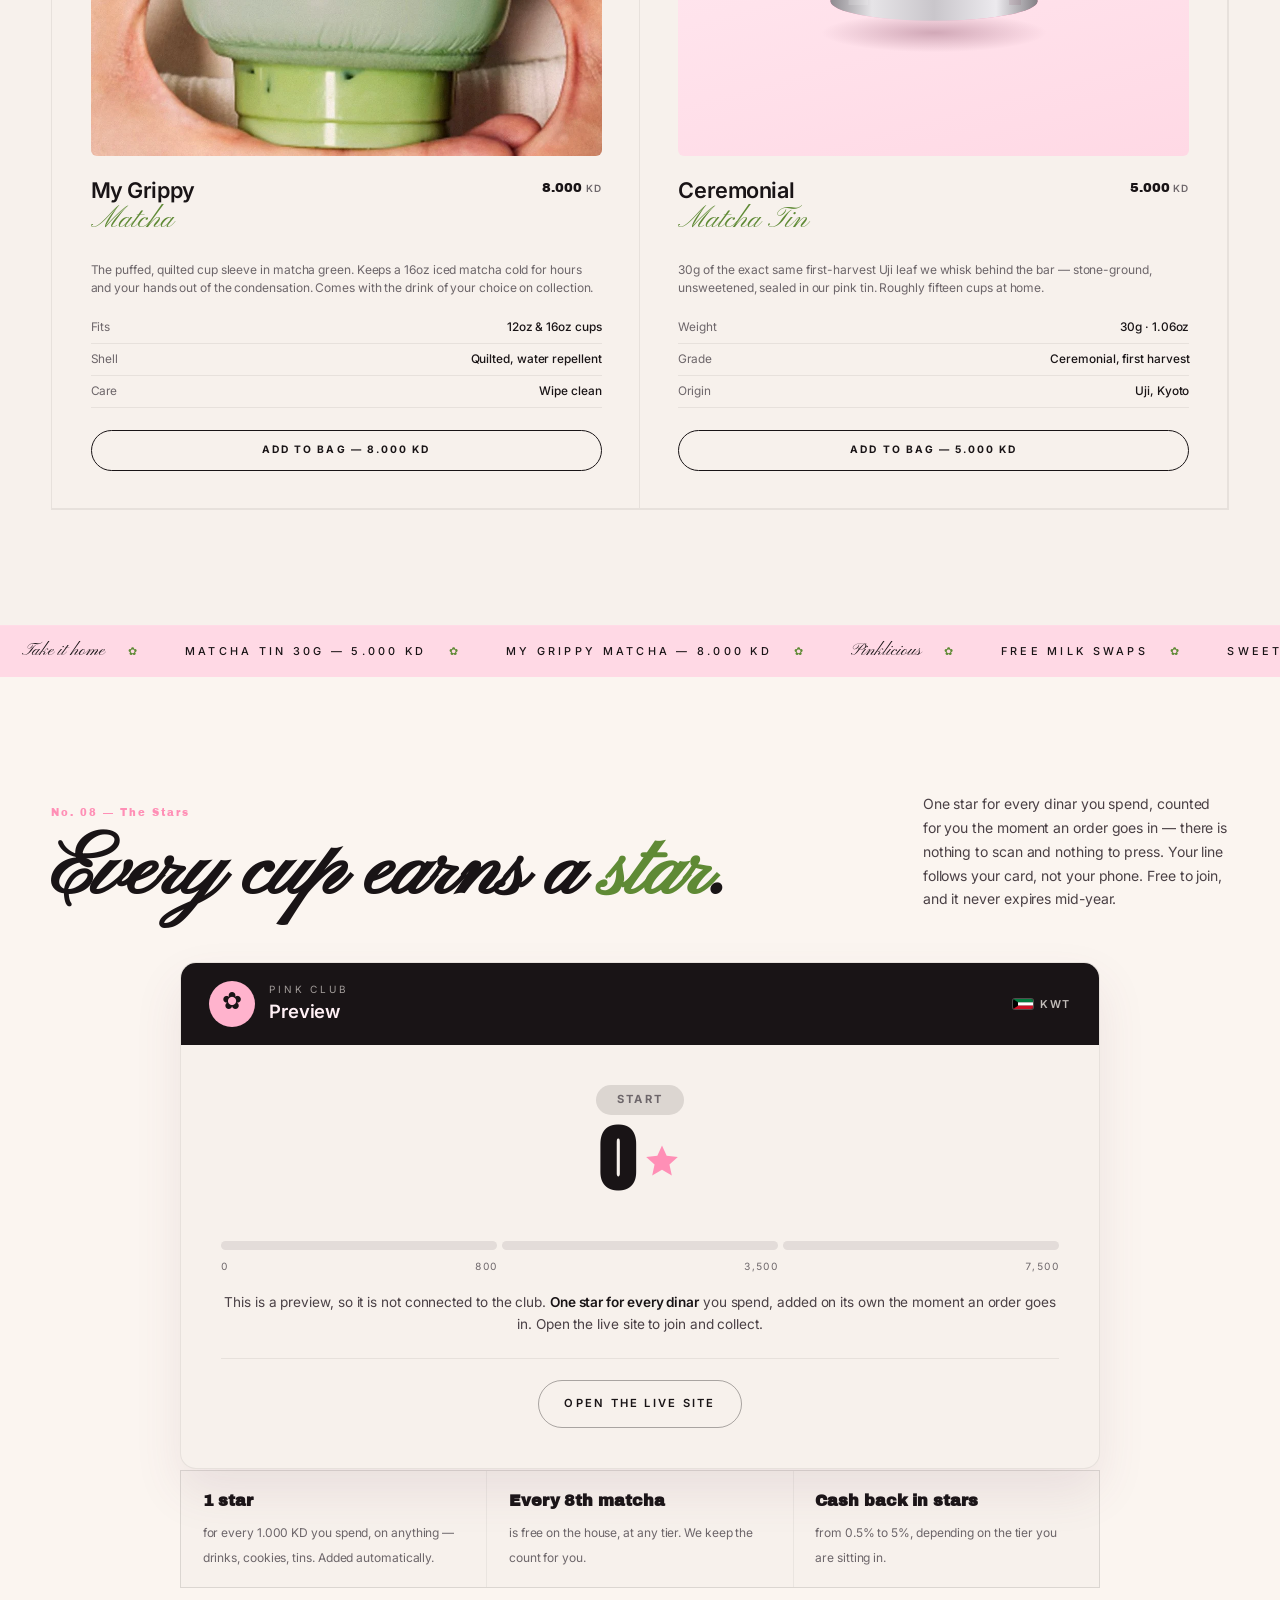
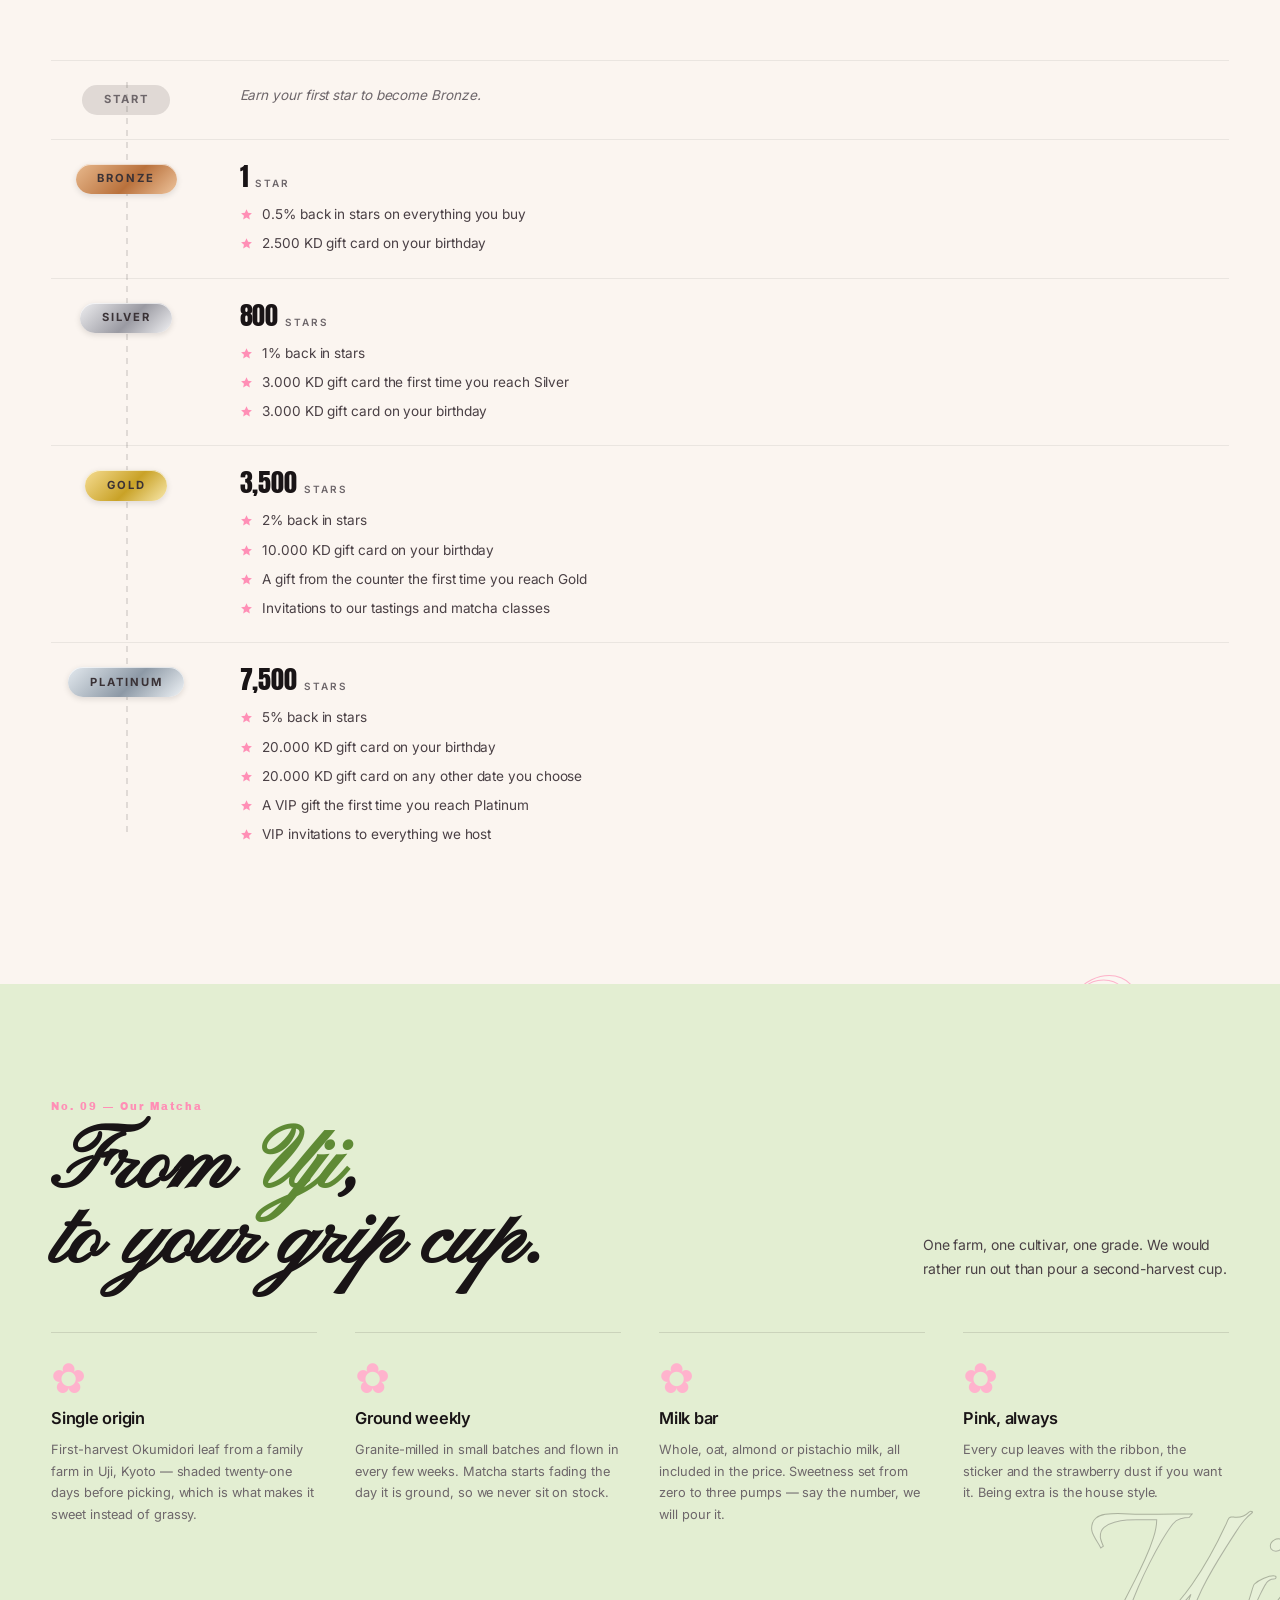
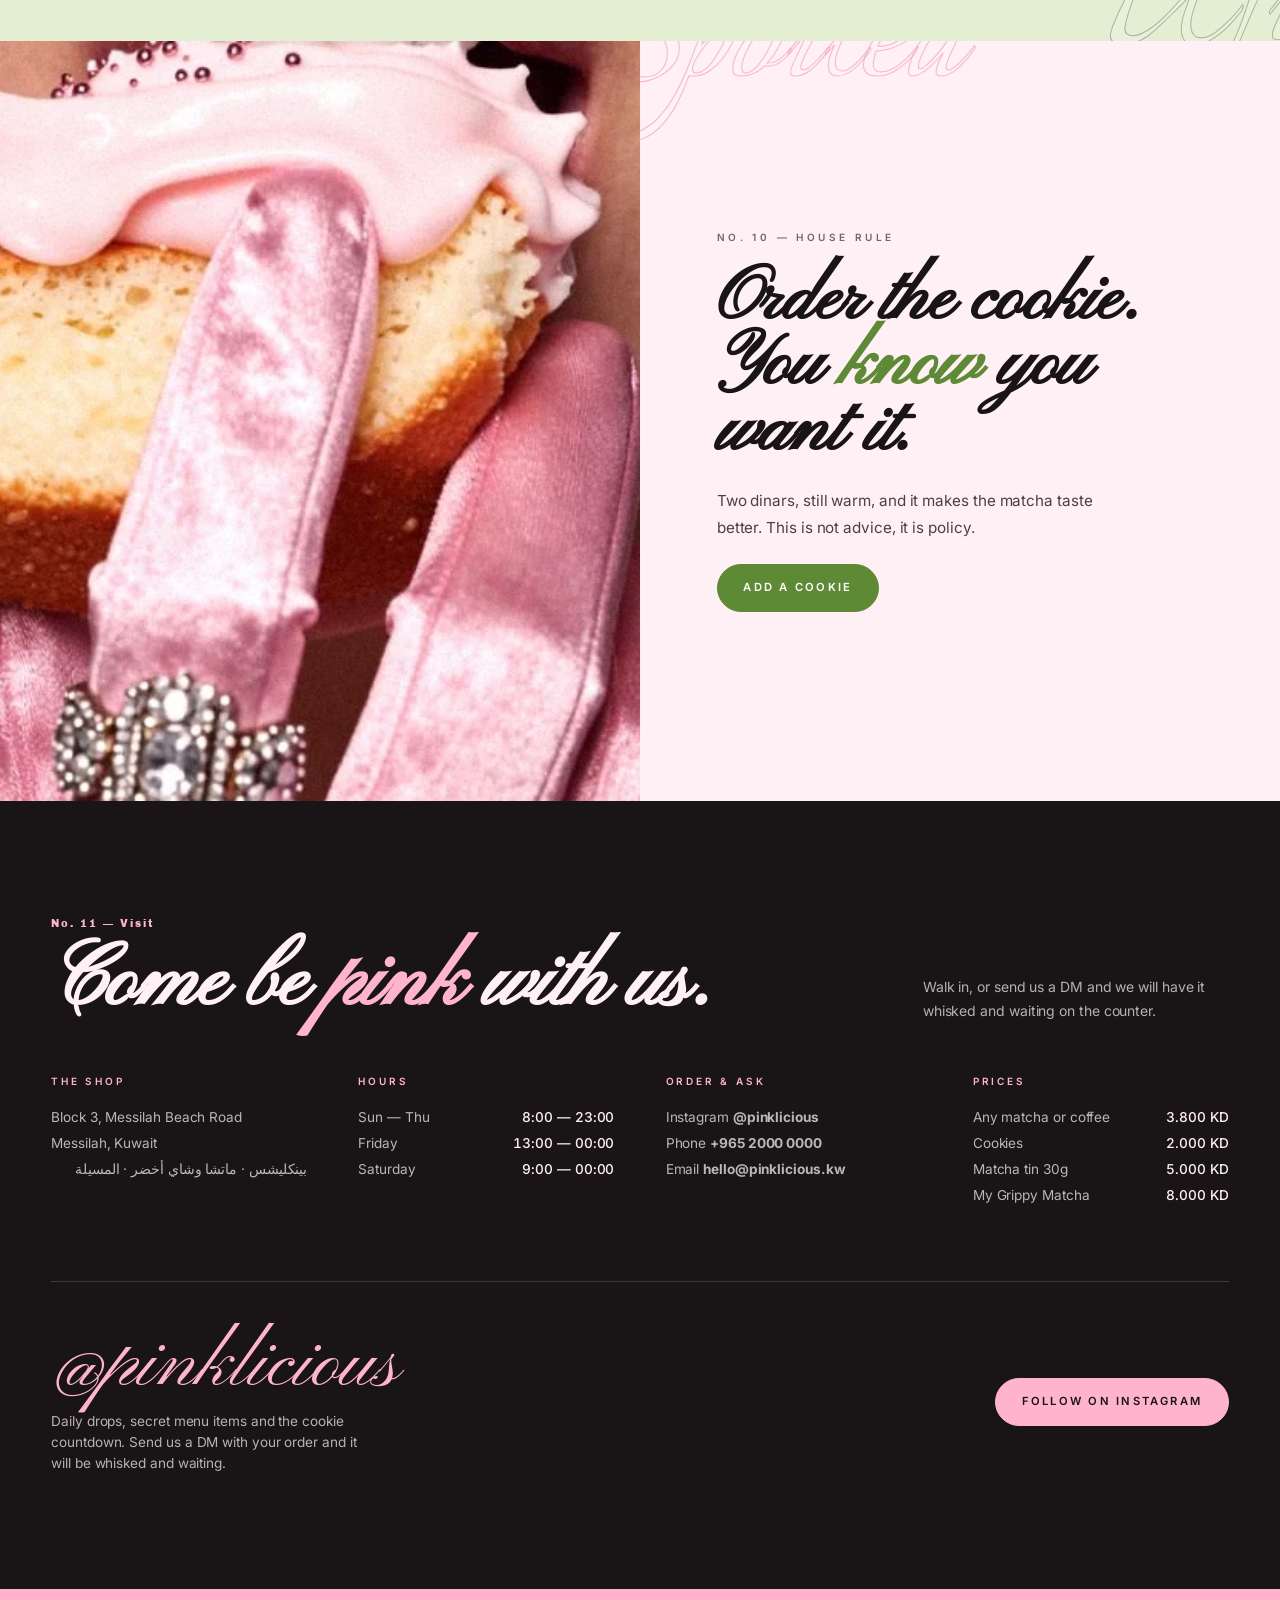
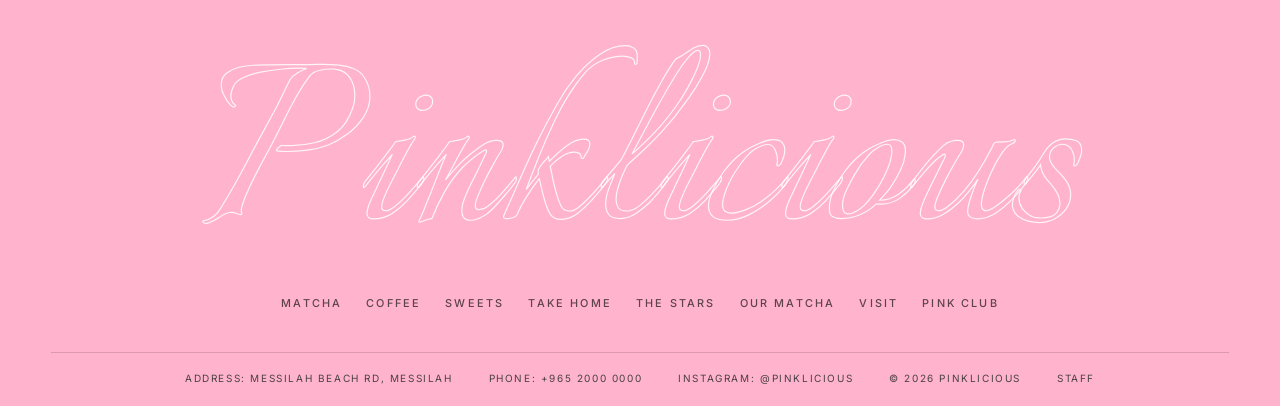
==== commit 1e74b01c: "Move the shop to Messilah, and let invited addresses sign in straight away" ====
--- a/index.html
+++ b/index.html
@@ -410,8 +410,8 @@
     <div class="visit__grid rv rv-d1">
       <div class="visit__col">
         <h4>The shop</h4>
-        <p>Block 6, Salem Al-Mubarak Street<br>Salmiya, Kuwait</p>
-        <p class="arabic">بينكليشس · ماتشا وشاي أخضر · السالمية</p>
+        <p>Block 3, Messilah Beach Road<br>Messilah, Kuwait</p>
+        <p class="arabic">بينكليشس · ماتشا وشاي أخضر · المسيلة</p>
       </div>
       <div class="visit__col">
         <h4>Hours</h4>
@@ -461,7 +461,7 @@
     </nav>
     <div class="foot__bar">
       <div class="infobar">
-        <span>Address: Salem Al-Mubarak St, Salmiya</span>
+        <span>Address: Messilah Beach Rd, Messilah</span>
         <span>Phone: +965 2000 0000</span>
         <span>Instagram: <a href="https://instagram.com/pinklicious" target="_blank" rel="noopener">@pinklicious</a></span>
         <span>© 2026 Pinklicious</span>
@@ -489,7 +489,7 @@
       <li><i>✿</i><span><b>Pink Hour, Tuesdays 4—6</b>Members-only pricing and the good playlist.</span></li>
     </ul>
     <div class="infobar">
-      <span>Salmiya, Kuwait</span>
+      <span>Messilah, Kuwait</span>
       <span><a href="https://instagram.com/pinklicious" target="_blank" rel="noopener">@pinklicious</a></span>
     </div>
   </div>
@@ -593,7 +593,7 @@
     </div>
     <div class="cart__total"><span>Total</span><b id="cartTotal">0.000 KD</b></div>
     <button class="btn" id="placeOrder" type="button">Place the order</button>
-    <p class="cart__note" id="cartNote">Collection at Salmiya · pay in store</p>
+    <p class="cart__note" id="cartNote">Collection at Messilah · pay in store</p>
   </div>
 </aside>
 
--- a/css/style.css
+++ b/css/style.css
@@ -578,6 +578,7 @@
 .qty span{min-width:20px;text-align:center;font-size:.75rem;font-weight:600;}
 .cart__foot{padding:1.2rem var(--gut) 1.5rem;border-top:1px solid var(--line-soft);background:var(--paper);}
 .cart__line{display:flex;justify-content:space-between;font-size:.8rem;color:var(--smoke);margin-bottom:.5rem;}
+.cart__line--stars b{color:var(--matcha-deep);font-weight:700;font-variant-numeric:tabular-nums;}
 .cart__total{display:flex;justify-content:space-between;align-items:baseline;margin-bottom:1.1rem;}
 .cart__total b{font-family:var(--black);font-size:1.15rem;font-variant-numeric:tabular-nums;}
 .cart__total span{font-size:var(--micro);letter-spacing:.24em;text-transform:uppercase;color:var(--smoke);}
@@ -861,6 +862,20 @@
   color:var(--smoke-pale);margin-top:.9rem;
 }
 
+/* --- how the stars were actually earned --- */
+.ledger{margin-top:1.3rem;text-align:left;}
+.ledger__h{
+  font-size:var(--micro);letter-spacing:.22em;text-transform:uppercase;
+  color:var(--smoke);margin-bottom:.5rem;
+}
+.ledger__row{
+  display:grid;grid-template-columns:1fr auto auto;gap:.9rem;align-items:baseline;
+  padding:.5rem 0;border-top:1px solid var(--line-soft);font-size:.8rem;
+}
+.ledger__row span:first-child{color:var(--ink-soft);}
+.ledger__row span:nth-child(2){color:var(--smoke-pale);font-size:var(--micro);letter-spacing:.1em;}
+.ledger__row b{color:var(--matcha-deep);font-weight:700;font-variant-numeric:tabular-nums;}
+
 /* --- how it works --- */
 .earn{
   display:grid;grid-template-columns:repeat(3,1fr);gap:1px;background:var(--line-soft);
